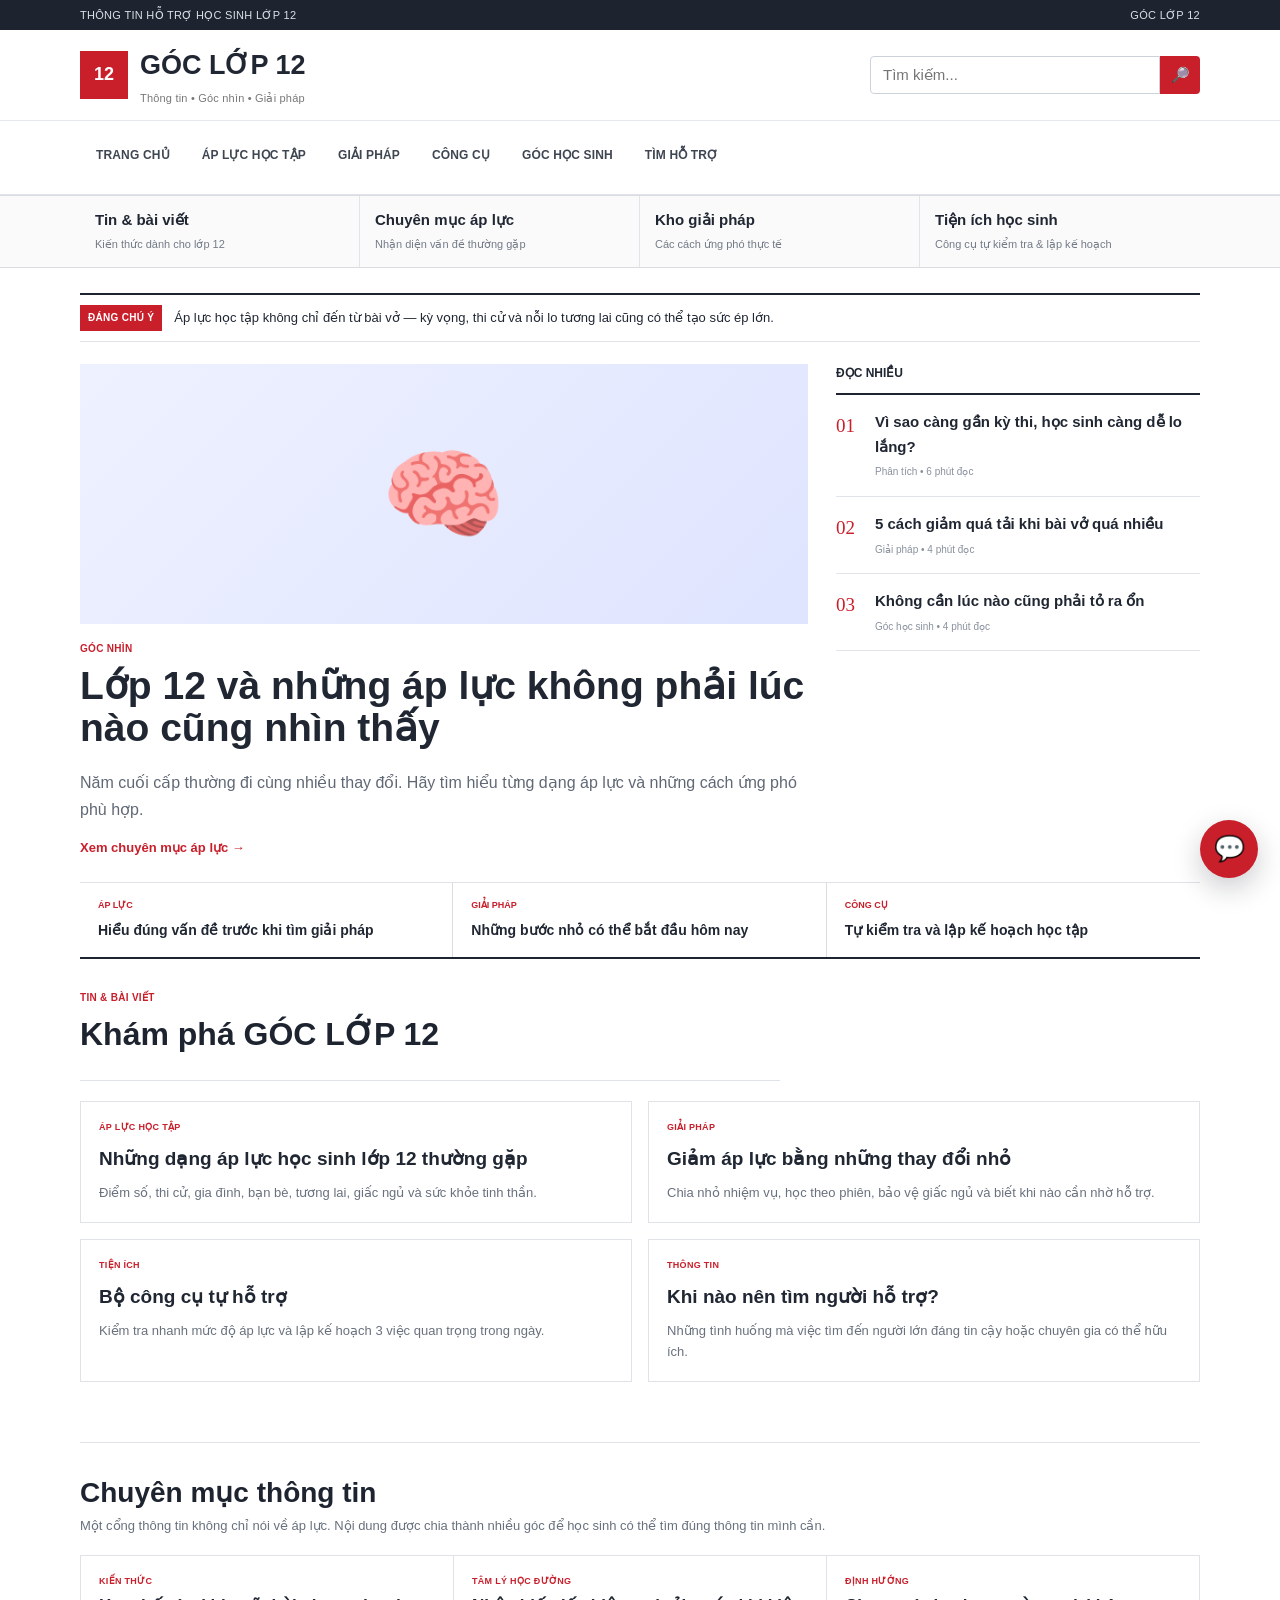
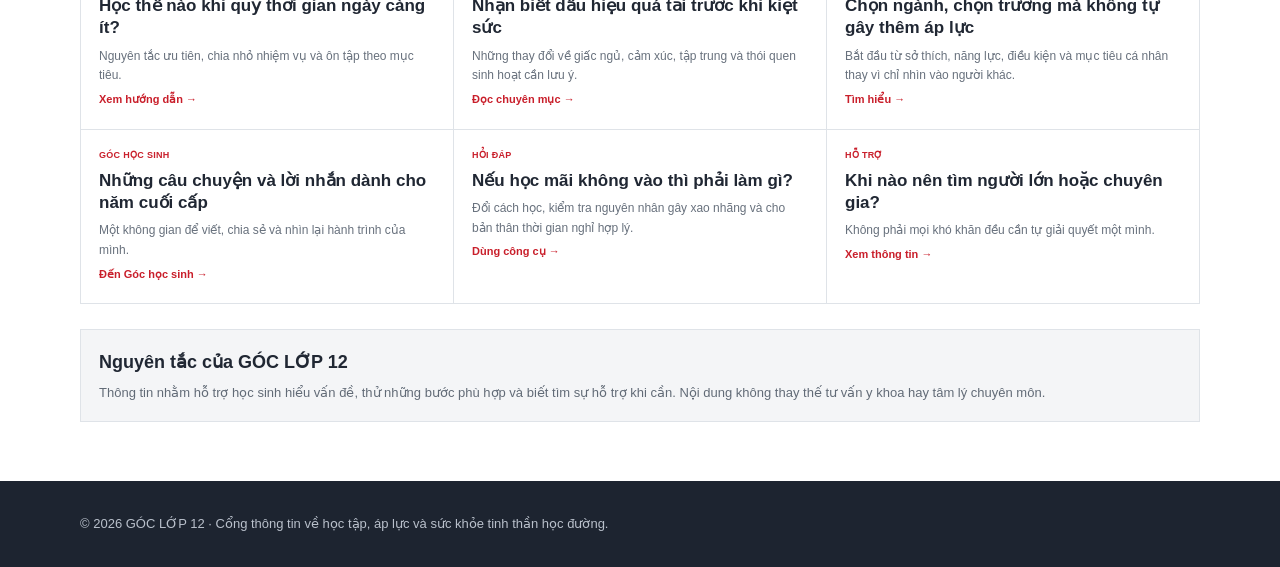
==== index.html @ 8660da50 "Add files via upload" ====
<!DOCTYPE html>
<html lang="vi"><head><meta charset="UTF-8"><meta name="viewport" content="width=device-width,initial-scale=1.0">
<title>Trang chủ | GÓC LỚP 12</title><meta name="description" content="Cổng thông tin hỗ trợ học sinh lớp 12.">
<style>
:root{
  --bg:#f6f8fc; --card:#fff; --text:#182033; --muted:#667085;
  --primary:#5b67f1; --primary2:#7c83ff; --mint:#dff8ef; --blue:#e9edff;
  --peach:#fff0df; --line:#e7eaf1; --danger:#e55353; --shadow:0 14px 40px rgba(35,45,80,.08);
}
*{box-sizing:border-box;margin:0;padding:0}
html{scroll-behavior:smooth}
body{font-family:Inter,ui-sans-serif,system-ui,-apple-system,"Segoe UI",Roboto,Arial,sans-serif;background:var(--bg);color:var(--text);line-height:1.6}
a{text-decoration:none;color:inherit}
button,input,textarea,select{font:inherit}
.container{width:min(1120px,92%);margin:auto}
nav{height:74px;display:flex;align-items:center;justify-content:space-between}
.logo{display:flex;align-items:center;gap:10px;font-weight:800;font-size:20px}
.logo-mark{width:38px;height:38px;border-radius:12px;background:linear-gradient(135deg,var(--primary),#8d93ff);color:white;display:grid;place-items:center;font-weight:900}
.navlinks{display:flex;gap:26px;color:#596174;font-size:14px}
.navlinks a:hover{color:var(--primary)}
.navbtn{padding:10px 17px;border-radius:12px;background:var(--text);color:white;font-weight:700;font-size:14px}
.hero{padding:72px 0 55px;display:grid;grid-template-columns:1.08fr .92fr;gap:60px;align-items:center}
.badge{display:inline-flex;gap:8px;align-items:center;background:var(--blue);color:#4e58d7;padding:7px 12px;border-radius:99px;font-size:13px;font-weight:700;margin-bottom:20px}
h1{font-size:clamp(42px,6vw,70px);line-height:1.03;letter-spacing:-2.5px;margin-bottom:20px}
.gradient{color:var(--primary)}
.hero p{font-size:18px;color:var(--muted);max-width:600px}
.actions{display:flex;gap:12px;margin-top:30px;flex-wrap:wrap}
.btn{border:0;cursor:pointer;border-radius:14px;padding:13px 19px;font-weight:750}
.btn-primary{background:var(--primary);color:#fff;box-shadow:0 8px 22px rgba(91,103,241,.25)}
.btn-secondary{background:white;border:1px solid var(--line);color:var(--text)}
.hero-card{background:white;border:1px solid var(--line);border-radius:28px;padding:25px;box-shadow:var(--shadow);position:relative;overflow:hidden}
.hero-card:before{content:"";position:absolute;width:180px;height:180px;background:#e8ebff;border-radius:50%;right:-70px;top:-70px}
.mood{position:relative;background:#f8f9fd;border-radius:20px;padding:20px;margin-bottom:14px}
.mood h3{font-size:16px;margin-bottom:5px}
.mood p{font-size:13px;color:var(--muted)}
.mood-row{display:flex;gap:8px;margin-top:13px}
.mood button{flex:1;border:1px solid var(--line);background:#fff;border-radius:13px;padding:11px;cursor:pointer;font-size:21px}
.mood button.active{border-color:var(--primary);background:var(--blue)}
.quote{background:linear-gradient(135deg,#5b67f1,#7f87ff);color:white;padding:20px;border-radius:20px}
.quote b{display:block;font-size:16px;margin-bottom:5px}.quote span{font-size:13px;opacity:.88}
section{padding:72px 0}
.section-head{max-width:700px;margin-bottom:30px}
.eyebrow{color:var(--primary);font-weight:800;font-size:13px;text-transform:uppercase;letter-spacing:1px}
h2{font-size:38px;line-height:1.12;letter-spacing:-1px;margin:8px 0 12px}
.section-head p{color:var(--muted)}
.grid3{display:grid;grid-template-columns:repeat(3,1fr);gap:18px}
.card{background:var(--card);border:1px solid var(--line);border-radius:22px;padding:24px;box-shadow:0 5px 22px rgba(30,40,70,.035)}
.icon{width:46px;height:46px;border-radius:14px;display:grid;place-items:center;font-size:22px;margin-bottom:17px}
.icon.blue{background:var(--blue)}.icon.green{background:var(--mint)}.icon.peach{background:var(--peach)}
.card h3{margin-bottom:8px}.card p{color:var(--muted);font-size:14px}
.tools{display:grid;grid-template-columns:1fr 1fr;gap:20px}
.tool{background:#fff;border:1px solid var(--line);border-radius:22px;padding:25px}
.tool label{font-weight:700;font-size:14px;display:block;margin-bottom:9px}
input,textarea,select{width:100%;border:1px solid #dfe3ec;background:#fafbfe;border-radius:12px;padding:12px 13px;outline:none}
input:focus,textarea:focus,select:focus{border-color:var(--primary)}
textarea{min-height:120px;resize:vertical}
.checks{display:grid;gap:11px;margin:13px 0}
.check{display:flex;gap:10px;align-items:flex-start;background:#f8f9fd;padding:11px;border-radius:12px;font-size:14px;color:#4f586b}
.check input{width:auto;margin-top:4px}
.result{display:none;margin-top:14px;padding:15px;border-radius:13px;background:var(--mint);font-size:14px}
.resource{display:flex;gap:15px;align-items:flex-start;padding:18px 0;border-bottom:1px solid var(--line)}
.resource:last-child{border-bottom:0}.num{width:34px;height:34px;border-radius:10px;background:var(--blue);display:grid;place-items:center;color:#4d58d9;font-weight:800;flex:none}
.resource h3{font-size:16px}.resource p{font-size:13px;color:var(--muted)}
.cta{background:#171d31;color:white;border-radius:28px;padding:42px;display:flex;align-items:center;justify-content:space-between;gap:30px}
.cta p{color:#bdc3d2;margin-top:8px}.cta .btn{background:white;color:#171d31}
footer{padding:32px 0;color:#7b8495;font-size:13px}
.alert{background:#fff6f6;border:1px solid #ffd5d5;border-radius:16px;padding:16px;margin-top:18px;color:#713434;font-size:13px}
.small{font-size:12px;color:#8a92a2}
@media(max-width:800px){
 .hero{grid-template-columns:1fr;padding-top:45px;gap:35px}
 .navlinks{display:none}.grid3,.tools{grid-template-columns:1fr}
 h1{font-size:46px}.cta{flex-direction:column;align-items:flex-start}
}

.topic-grid{display:grid;grid-template-columns:repeat(2,1fr);gap:18px}
.topic-card{background:#fff;border:1px solid var(--line);border-radius:22px;padding:24px;box-shadow:0 5px 22px rgba(30,40,70,.035)}
.topic-top{display:flex;align-items:center;justify-content:space-between;margin-bottom:15px}
.topic-icon{width:48px;height:48px;border-radius:15px;background:var(--blue);display:grid;place-items:center;font-size:23px}
.tag{font-size:11px;font-weight:800;color:#5661d9;background:#eef0ff;padding:6px 9px;border-radius:99px}
.topic-card h3{font-size:20px;margin-bottom:7px}
.topic-card>p{color:var(--muted);font-size:14px;margin-bottom:12px}
details{border-top:1px solid var(--line);padding-top:12px}
summary{cursor:pointer;color:var(--primary);font-weight:750;font-size:13px}
details h4{font-size:13px;margin:15px 0 3px}
details p{font-size:13px;color:var(--muted)}
.solution-list{display:grid;gap:14px}
.solution-card{display:grid;grid-template-columns:62px 1fr;gap:18px;background:#fff;border:1px solid var(--line);border-radius:20px;padding:21px;box-shadow:0 5px 22px rgba(30,40,70,.035)}
.solution-number{width:48px;height:48px;border-radius:14px;background:var(--blue);color:#525edb;display:grid;place-items:center;font-weight:900;font-size:13px}
.solution-card h3{font-size:19px;margin-bottom:7px}
.solution-card p{font-size:14px;color:var(--muted)}
.tip{display:inline-block;margin-top:12px;padding:9px 12px;border-radius:11px;background:#f2fbf7;color:#4c695e;font-size:13px}
.solution-box{margin-top:20px;background:#171d31;color:#fff;border-radius:23px;padding:27px}
.solution-box h3{margin-bottom:17px}
.mini-steps{display:grid;grid-template-columns:repeat(4,1fr);gap:10px}
.mini-steps div{background:rgba(255,255,255,.08);padding:15px;border-radius:14px}
.mini-steps b{display:block;margin-bottom:4px}.mini-steps span{font-size:12px;color:#c4c9d5}
@media(max-width:800px){.topic-grid{grid-template-columns:1fr}.mini-steps{grid-template-columns:1fr 1fr}.solution-card{grid-template-columns:48px 1fr}}

/* NEWS / INFORMATION PORTAL THEME */
body{background:#fff;color:#1d2430}
.news-header{background:#fff;border-bottom:1px solid #dfe3e8}
.topline{background:#1d2430;color:#dce1e8;font-size:11px;letter-spacing:.4px}
.top-inner{height:30px;display:flex;align-items:center;justify-content:space-between}
.masthead{height:90px;display:flex;align-items:center;justify-content:space-between;gap:25px}
.news-logo{display:flex;align-items:center;gap:12px}
.news-mark{width:48px;height:48px;background:#c91f2b;color:#fff;display:grid;place-items:center;font-weight:900;font-size:18px}
.news-logo b{display:block;font-family:Georgia,serif;font-size:24px;letter-spacing:-.5px}
.news-logo small{display:block;color:#777;font-size:11px;margin-top:1px}
.search{display:flex;width:min(330px,42vw);height:38px}
.search input{border-radius:4px 0 0 4px;background:#fff;border:1px solid #ccd2da;padding:8px 12px}
.search button{width:46px;border:0;background:#c91f2b;color:#fff;border-radius:0 4px 4px 0;cursor:pointer}
.category-nav{border-top:1px solid #e4e7eb}
.nav-scroll{display:flex;overflow:auto;white-space:nowrap}
.category-nav a{padding:13px 16px;font-size:12px;font-weight:800;color:#3e4652;border-bottom:3px solid transparent}
.category-nav a:hover,.category-nav a.active{color:#c91f2b;border-bottom-color:#c91f2b}
.news-main{padding-top:18px}
.breaking{display:flex;gap:12px;align-items:center;border-top:2px solid #1d2430;border-bottom:1px solid #dfe3e8;padding:10px 0;font-size:13px}
.breaking b{background:#c91f2b;color:white;padding:5px 8px;font-size:10px;letter-spacing:.5px}
.lead-grid{display:grid;grid-template-columns:1.6fr .8fr;gap:28px;padding:22px 0;border-bottom:1px solid #dfe3e8}
.lead-image{height:260px;background:linear-gradient(135deg,#eef1ff,#dfe4ff);display:grid;place-items:center;font-size:100px;margin-bottom:17px}
.category{font-size:10px;font-weight:900;color:#c91f2b;letter-spacing:1px;margin-bottom:7px}
.lead-story h1{font-family:Georgia,serif;font-size:39px;line-height:1.1;letter-spacing:-1px;max-width:850px}
.lead-desc{font-size:16px;color:#606875;max-width:820px;margin:12px 0}
.read-more{color:#c91f2b;font-weight:800;font-size:13px}
.block-title{font-size:12px;border-bottom:2px solid #1d2430;padding-bottom:9px;margin-bottom:0}
.side-item{display:grid;grid-template-columns:30px 1fr;gap:9px;padding:15px 0;border-bottom:1px solid #e1e4e8}
.side-item>span{font-family:Georgia,serif;font-size:19px;color:#c91f2b}
.side-item b{font-family:Georgia,serif;font-size:15px;line-height:1.35}
.side-item small{display:block;color:#89919d;font-size:10px;margin-top:5px}
.headline-strip{display:grid;grid-template-columns:repeat(3,1fr);border-bottom:2px solid #1d2430;margin-bottom:25px}
.headline-strip article{padding:15px 18px;border-right:1px solid #ddd}
.headline-strip article:last-child{border-right:0}
.headline-strip span{display:block;font-size:9px;color:#c91f2b;font-weight:900;margin-bottom:5px}
.headline-strip b{font-family:Georgia,serif;font-size:14px}
.eyebrow{font-size:10px;color:#c91f2b;letter-spacing:1.2px;font-weight:900}
h2{font-family:Georgia,serif;font-size:32px;color:#1d2430}
.section-head{border-bottom:1px solid #dfe3e8;padding-bottom:15px;margin-bottom:20px}
.topic-card,.solution-card,.tool,.hero-card,.card{box-shadow:none;border-radius:2px}
.topic-card{border-color:#dfe3e8}
.topic-card h3,.solution-card h3{font-family:Georgia,serif}
.topic-card details{border-top:1px solid #e3e6ea}
.solution-card{border-color:#dfe3e8}
.solution-number{border-radius:2px;background:#f1f2f4;color:#c91f2b}
.solution-box{border-radius:2px;background:#1d2430}
.support-section{background:#f4f5f7}
.support-grid{display:grid;grid-template-columns:repeat(3,1fr);gap:1px;background:#d9dde2;border:1px solid #d9dde2}
.support-grid article{background:#fff;padding:22px}
.support-grid b{font-family:Georgia,serif;font-size:16px}
.support-grid p{font-size:13px;color:#69717d;margin-top:7px}
.urgent{background:#fff;border-left:4px solid #c91f2b;padding:15px;margin-top:15px;font-size:13px}
footer{background:#1d2430;color:#b9c0cb}

.page-wrap{padding:25px 0 60px}
.article-layout{display:grid;grid-template-columns:1fr 300px;gap:28px}
.article-main{min-width:0}
.article-main h1{font-family:Georgia,serif;font-size:42px;line-height:1.1;margin:8px 0 14px}
.article-main .intro{font-size:17px;color:#626a76;border-bottom:1px solid #dfe3e8;padding-bottom:18px;margin-bottom:20px}
.article-section{padding:20px 0;border-bottom:1px solid #e1e4e8}
.article-section h2{font-size:25px;margin:0 0 10px}
.article-section h3{font-family:Georgia,serif;font-size:18px;margin:17px 0 7px}
.article-section p,.article-section li{font-size:14px;color:#505966}
.article-section ul{padding-left:20px}
.article-section li{margin:6px 0}
.article-aside{border-left:1px solid #e0e3e7;padding-left:20px}
.aside-title{font-size:11px;font-weight:900;border-bottom:2px solid #1d2430;padding-bottom:8px;margin-bottom:4px}
.aside-link{display:block;padding:12px 0;border-bottom:1px solid #e2e5e8;font-family:Georgia,serif;font-size:14px}
.aside-link span{display:block;color:#c91f2b;font:900 9px Arial;margin-bottom:3px}
.breadcrumb{font-size:10px;color:#858c96;margin-bottom:13px}
.news-card-grid{display:grid;grid-template-columns:repeat(2,1fr);gap:16px}
.news-card{border:1px solid #dfe3e8;padding:18px;background:#fff}
.news-card h3{font-family:Georgia,serif;font-size:19px;margin:8px 0}
.news-card p{font-size:13px;color:#69717d}
.news-card .tagline{font-size:9px;font-weight:900;color:#c91f2b;letter-spacing:.7px}
.filter-row{display:flex;gap:8px;flex-wrap:wrap;margin:18px 0}
.filter-row button{border:1px solid #d6dbe2;background:#fff;padding:8px 12px;font-size:11px;cursor:pointer}
.filter-row button:hover{border-color:#c91f2b;color:#c91f2b}
.tool-page{display:grid;grid-template-columns:1fr 1fr;gap:18px}
.tool-page .tool{border:1px solid #dfe3e8;border-radius:2px}
@media(max-width:800px){
 .article-layout,.tool-page{grid-template-columns:1fr}
 .article-aside{border-left:0;border-top:1px solid #e0e3e7;padding:20px 0 0}
 .article-main h1{font-size:34px}.news-card-grid{grid-template-columns:1fr}
}

/* TYPOGRAPHY + PORTAL ENHANCEMENT */
body{font-family:Arial,"Helvetica Neue",sans-serif;font-size:15px;line-height:1.65;color:#202733}
.news-logo b,.lead-story h1,.side-item b,h1,h2,h3,.article-main h1,.article-section h2,.article-section h3,.news-card h3,.headline-strip b,.topic-card h3,.solution-card h3{font-family:Georgia,"Times New Roman",serif}
.news-logo b{font-size:27px;letter-spacing:-.8px}.news-logo small{font-family:Arial,sans-serif;letter-spacing:.2px}
.category-nav a{font-family:Arial,sans-serif;letter-spacing:.15px}
.portal-strip{border-top:1px solid #d9dde2;border-bottom:1px solid #d9dde2;background:#fafafa}
.portal-strip .container{display:grid;grid-template-columns:repeat(4,1fr)}
.portal-link{padding:12px 15px;border-right:1px solid #e1e4e8;font-size:12px}
.portal-link:last-child{border-right:0}.portal-link b{display:block;font-family:Georgia,"Times New Roman",serif;font-size:15px;margin-bottom:2px}.portal-link span{font-size:11px;color:#737b87}
.portal-section{padding:34px 0;border-top:1px solid #dfe3e8}.portal-section h2{font-size:28px;margin:0 0 7px}.portal-intro{color:#68717d;font-size:13px;margin-bottom:18px}
.portal-grid{display:grid;grid-template-columns:repeat(3,1fr);gap:0;border-top:1px solid #dfe3e8;border-left:1px solid #dfe3e8}
.portal-item{padding:18px;border-right:1px solid #dfe3e8;border-bottom:1px solid #dfe3e8;background:#fff}.portal-item .label{font-size:9px;font-weight:900;color:#c91f2b;letter-spacing:.8px}.portal-item h3{font-size:17px;line-height:1.3;margin:7px 0}.portal-item p{font-size:12px;color:#68717d}.portal-item a{color:#c91f2b;font-size:11px;font-weight:800}
.info-band{margin:25px 0;background:#f4f5f7;border:1px solid #dfe3e8;padding:18px}.info-band strong{font-family:Georgia,"Times New Roman",serif;font-size:18px}.info-band p{font-size:13px;color:#626b77;margin-top:4px}
@media(max-width:800px){.portal-strip .container,.portal-grid{grid-template-columns:1fr 1fr}.portal-link:nth-child(2){border-right:0}.portal-link{border-bottom:1px solid #e1e4e8}.portal-item{padding:15px}}

/* STUDENT ASSISTANT */
.assistant-launcher{position:fixed;right:22px;bottom:22px;width:58px;height:58px;border:0;border-radius:50%;background:#c91f2b;color:#fff;font-size:25px;cursor:pointer;box-shadow:0 10px 28px rgba(20,25,35,.22);z-index:9998}
.assistant-panel{position:fixed;right:22px;bottom:92px;width:min(390px,calc(100vw - 28px));height:560px;background:#fff;border:1px solid #dfe3e8;box-shadow:0 18px 55px rgba(25,32,45,.2);z-index:9999;display:none;flex-direction:column}
.assistant-panel.open{display:flex}
.assistant-head{background:#1d2430;color:#fff;padding:16px 17px;display:flex;align-items:center;justify-content:space-between}
.assistant-head strong{font-family:Georgia,"Times New Roman",serif;font-size:18px}.assistant-head small{display:block;color:#c9ced7;font-family:Arial,sans-serif;font-size:11px;margin-top:2px}
.assistant-close{border:0;background:transparent;color:#fff;font-size:22px;cursor:pointer}
.assistant-messages{flex:1;overflow:auto;padding:15px;background:#f6f7f9;display:flex;flex-direction:column;gap:10px}
.assistant-msg{max-width:86%;padding:10px 12px;border-radius:13px;font-size:13px;line-height:1.55;white-space:pre-wrap}.assistant-msg.bot{background:#fff;border:1px solid #e1e4e8;align-self:flex-start}.assistant-msg.user{background:#c91f2b;color:#fff;align-self:flex-end}
.assistant-suggestions{display:flex;gap:7px;overflow:auto;padding:9px 12px;border-top:1px solid #e1e4e8;background:#fff}.assistant-suggestions button{white-space:nowrap;border:1px solid #dfe3e8;background:#fff;border-radius:99px;padding:7px 10px;font-size:11px;cursor:pointer}
.assistant-input{display:flex;gap:7px;padding:10px;border-top:1px solid #dfe3e8;background:#fff}.assistant-input textarea{height:45px;min-height:45px;resize:none;padding:10px;border-radius:10px}.assistant-send{width:48px;border:0;border-radius:10px;background:#c91f2b;color:#fff;font-weight:800;cursor:pointer}
.assistant-note{padding:7px 12px;background:#fff8e8;color:#765d20;font-size:10px;border-top:1px solid #eee0b9}
@media(max-width:600px){.assistant-panel{right:10px;bottom:78px;height:min(560px,calc(100vh - 95px))}.assistant-launcher{right:12px;bottom:12px}}
</style>
<style id="font-fix">
/* Font fix for Vietnamese: keep characters naturally spaced and readable */
html, body, button, input, textarea, select {
  font-family: Arial, "Helvetica Neue", sans-serif !important;
  letter-spacing: normal !important;
  word-spacing: normal !important;
  font-kerning: normal;
  text-rendering: optimizeLegibility;
}
h1, h2, h3, h4, h5, h6, .news-logo b, .lead-story h1, .side-item b,
.article-main h1, .article-section h2, .article-section h3, .news-card h3,
.headline-strip b, .topic-card h3, .solution-card h3, .portal-link b, .info-band strong,
.assistant-head strong {
  font-family: Arial, "Helvetica Neue", sans-serif !important;
  letter-spacing: normal !important;
}
.category, .eyebrow, .topline, .breaking b, .news-card .tagline, .portal-item .label {
  letter-spacing: .3px !important;
}
</style>
</head><body>
<header class="news-header">
 <div class="topline"><div class="container top-inner"><span>THÔNG TIN HỖ TRỢ HỌC SINH LỚP 12</span><span>GÓC LỚP 12</span></div></div>
 <div class="container masthead">
   <a class="news-logo" href="index.html"><span class="news-mark">12</span><span><b>GÓC LỚP 12</b><small>Thông tin • Góc nhìn • Giải pháp</small></span></a>
   <div class="search"><input id="searchInput" placeholder="Tìm kiếm..." onkeydown="if(event.key==='Enter') searchArticles()"><button onclick="searchArticles()">🔎</button></div>
 </div>
 <nav class="category-nav">
  <div class="container nav-scroll">
   <a href="index.html">TRANG CHỦ</a>
   <a href="ap-luc.html">ÁP LỰC HỌC TẬP</a>
   <a href="giai-phap.html">GIẢI PHÁP</a>
   <a href="cong-cu.html">CÔNG CỤ</a>
   <a href="goc-hoc-sinh.html">GÓC HỌC SINH</a>
   <a href="tim-ho-tro.html">TÌM HỖ TRỢ</a>
  </div>
 </nav>
</header>
<div class="portal-strip"><div class="container">
 <a class="portal-link" href="index.html"><b>Tin & bài viết</b><span>Kiến thức dành cho lớp 12</span></a>
 <a class="portal-link" href="ap-luc.html"><b>Chuyên mục áp lực</b><span>Nhận diện vấn đề thường gặp</span></a>
 <a class="portal-link" href="giai-phap.html"><b>Kho giải pháp</b><span>Các cách ứng phó thực tế</span></a>
 <a class="portal-link" href="cong-cu.html"><b>Tiện ích học sinh</b><span>Công cụ tự kiểm tra & lập kế hoạch</span></a>
</div></div>

<main>
<section class="container page-wrap">
 <div class="breaking"><b>ĐÁNG CHÚ Ý</b><span>Áp lực học tập không chỉ đến từ bài vở — kỳ vọng, thi cử và nỗi lo tương lai cũng có thể tạo sức ép lớn.</span></div>
 <div class="lead-grid">
  <article class="lead-story">
   <div class="lead-image">🧠</div><div class="category">GÓC NHÌN</div>
   <h1>Lớp 12 và những áp lực không phải lúc nào cũng nhìn thấy</h1>
   <p class="lead-desc">Năm cuối cấp thường đi cùng nhiều thay đổi. Hãy tìm hiểu từng dạng áp lực và những cách ứng phó phù hợp.</p>
   <a class="read-more" href="ap-luc.html">Xem chuyên mục áp lực →</a>
  </article>
  <aside class="side-news"><h3 class="block-title">ĐỌC NHIỀU</h3>
   <a class="side-item" href="ap-luc.html"><span>01</span><div><b>Vì sao càng gần kỳ thi, học sinh càng dễ lo lắng?</b><small>Phân tích • 6 phút đọc</small></div></a>
   <a class="side-item" href="giai-phap.html"><span>02</span><div><b>5 cách giảm quá tải khi bài vở quá nhiều</b><small>Giải pháp • 4 phút đọc</small></div></a>
   <a class="side-item" href="goc-hoc-sinh.html"><span>03</span><div><b>Không cần lúc nào cũng phải tỏ ra ổn</b><small>Góc học sinh • 4 phút đọc</small></div></a>
  </aside>
 </div>
 <div class="headline-strip">
  <article><span>ÁP LỰC</span><b>Hiểu đúng vấn đề trước khi tìm giải pháp</b></article>
  <article><span>GIẢI PHÁP</span><b>Những bước nhỏ có thể bắt đầu hôm nay</b></article>
  <article><span>CÔNG CỤ</span><b>Tự kiểm tra và lập kế hoạch học tập</b></article>
 </div>
 <div class="section-head"><span class="eyebrow">TIN & BÀI VIẾT</span><h2>Khám phá GÓC LỚP 12</h2></div>
 <div class="news-card-grid">
  <a class="news-card" href="ap-luc.html"><div class="tagline">ÁP LỰC HỌC TẬP</div><h3>Những dạng áp lực học sinh lớp 12 thường gặp</h3><p>Điểm số, thi cử, gia đình, bạn bè, tương lai, giấc ngủ và sức khỏe tinh thần.</p></a>
  <a class="news-card" href="giai-phap.html"><div class="tagline">GIẢI PHÁP</div><h3>Giảm áp lực bằng những thay đổi nhỏ</h3><p>Chia nhỏ nhiệm vụ, học theo phiên, bảo vệ giấc ngủ và biết khi nào cần nhờ hỗ trợ.</p></a>
  <a class="news-card" href="cong-cu.html"><div class="tagline">TIỆN ÍCH</div><h3>Bộ công cụ tự hỗ trợ</h3><p>Kiểm tra nhanh mức độ áp lực và lập kế hoạch 3 việc quan trọng trong ngày.</p></a>
  <a class="news-card" href="tim-ho-tro.html"><div class="tagline">THÔNG TIN</div><h3>Khi nào nên tìm người hỗ trợ?</h3><p>Những tình huống mà việc tìm đến người lớn đáng tin cậy hoặc chuyên gia có thể hữu ích.</p></a>
 </div>
</section>

<section class="container portal-section">
 <h2>Chuyên mục thông tin</h2>
 <p class="portal-intro">Một cổng thông tin không chỉ nói về áp lực. Nội dung được chia thành nhiều góc để học sinh có thể tìm đúng thông tin mình cần.</p>
 <div class="portal-grid">
  <article class="portal-item"><div class="label">KIẾN THỨC</div><h3>Học thế nào khi quỹ thời gian ngày càng ít?</h3><p>Nguyên tắc ưu tiên, chia nhỏ nhiệm vụ và ôn tập theo mục tiêu.</p><a href="giai-phap.html">Xem hướng dẫn →</a></article>
  <article class="portal-item"><div class="label">TÂM LÝ HỌC ĐƯỜNG</div><h3>Nhận biết dấu hiệu quá tải trước khi kiệt sức</h3><p>Những thay đổi về giấc ngủ, cảm xúc, tập trung và thói quen sinh hoạt cần lưu ý.</p><a href="ap-luc.html">Đọc chuyên mục →</a></article>
  <article class="portal-item"><div class="label">ĐỊNH HƯỚNG</div><h3>Chọn ngành, chọn trường mà không tự gây thêm áp lực</h3><p>Bắt đầu từ sở thích, năng lực, điều kiện và mục tiêu cá nhân thay vì chỉ nhìn vào người khác.</p><a href="giai-phap.html">Tìm hiểu →</a></article>
  <article class="portal-item"><div class="label">GÓC HỌC SINH</div><h3>Những câu chuyện và lời nhắn dành cho năm cuối cấp</h3><p>Một không gian để viết, chia sẻ và nhìn lại hành trình của mình.</p><a href="goc-hoc-sinh.html">Đến Góc học sinh →</a></article>
  <article class="portal-item"><div class="label">HỎI ĐÁP</div><h3>Nếu học mãi không vào thì phải làm gì?</h3><p>Đổi cách học, kiểm tra nguyên nhân gây xao nhãng và cho bản thân thời gian nghỉ hợp lý.</p><a href="cong-cu.html">Dùng công cụ →</a></article>
  <article class="portal-item"><div class="label">HỖ TRỢ</div><h3>Khi nào nên tìm người lớn hoặc chuyên gia?</h3><p>Không phải mọi khó khăn đều cần tự giải quyết một mình.</p><a href="tim-ho-tro.html">Xem thông tin →</a></article>
 </div>
 <div class="info-band"><strong>Nguyên tắc của GÓC LỚP 12</strong><p>Thông tin nhằm hỗ trợ học sinh hiểu vấn đề, thử những bước phù hợp và biết tìm sự hỗ trợ khi cần. Nội dung không thay thế tư vấn y khoa hay tâm lý chuyên môn.</p></div>
</section>
</main>
<footer><div class="container">© 2026 GÓC LỚP 12 · Cổng thông tin về học tập, áp lực và sức khỏe tinh thần học đường.</div></footer>

<script>
function searchArticles(){
 const q=document.getElementById('searchInput').value.trim().toLowerCase();
 document.querySelectorAll('[data-search]').forEach(el=>{
   el.style.display=(!q || el.innerText.toLowerCase().includes(q))?'':'none';
 });
}
</script><script>
/* STUDENT ASSISTANT ENGINE — offline demo, no API key required */
(function(){
 const launcher=document.createElement('button'); launcher.className='assistant-launcher'; launcher.setAttribute('aria-label','Mở Trợ lý Góc học sinh'); launcher.textContent='💬';
 const panel=document.createElement('section'); panel.className='assistant-panel'; panel.innerHTML=`
  <div class="assistant-head"><div><strong>Trợ lý Góc học sinh</strong><small>Lắng nghe • Gợi ý • Không phán xét</small></div><button class="assistant-close" aria-label="Đóng">×</button></div>
  <div class="assistant-messages" id="assistantMessages"><div class="assistant-msg bot">Chào bạn! Mình có thể lắng nghe và gợi ý cách xử lý những chuyện như áp lực học tập, thi cử, mất ngủ, kỳ vọng gia đình, chọn ngành hoặc cảm giác quá mệt. Bạn đang muốn nói về điều gì?</div></div>
  <div class="assistant-suggestions"><button data-q="Em đang rất áp lực vì học tập">Áp lực học tập</button><button data-q="Em lo lắng vì kỳ thi">Lo kỳ thi</button><button data-q="Em mất ngủ vì học">Mất ngủ</button><button data-q="Em không biết chọn ngành nào">Chọn ngành</button></div>
  <div class="assistant-note">Lưu ý: Đây là trợ lý tự động của website. Nếu bạn thấy mình không an toàn hoặc có ý nghĩ tự làm hại bản thân, hãy tìm người lớn đáng tin cậy hoặc hỗ trợ chuyên môn ngay.</div>
  <div class="assistant-input"><textarea id="assistantInput" placeholder="Viết điều bạn đang nghĩ..." aria-label="Lời nhắn"></textarea><button class="assistant-send" id="assistantSend">Gửi</button></div>`;
 document.body.appendChild(launcher); document.body.appendChild(panel);
 const box=panel.querySelector('#assistantMessages'), input=panel.querySelector('#assistantInput');
 launcher.onclick=()=>{panel.classList.toggle('open'); if(panel.classList.contains('open')) input.focus()}; panel.querySelector('.assistant-close').onclick=()=>panel.classList.remove('open');
 function add(text,who){const d=document.createElement('div');d.className='assistant-msg '+who;d.textContent=text;box.appendChild(d);box.scrollTop=box.scrollHeight}
 function answer(t){
  const x=t.toLowerCase();
  if(/tự tử|tự sát|tự làm hại|muốn chết|không muốn sống|kết liễu|tự huỷ|tự hủy/.test(x)) return 'Mình rất tiếc vì bạn đang phải chịu cảm giác nặng nề như vậy. Đừng ở một mình lúc này: hãy nói ngay với bố mẹ, thầy cô, người thân hoặc một người lớn bạn tin tưởng và nhờ họ ở cạnh bạn. Nếu bạn có nguy cơ làm hại bản thân ngay lúc này, hãy gọi dịch vụ khẩn cấp tại nơi bạn đang ở hoặc đến cơ sở y tế gần nhất. Bạn không cần tự xử lý chuyện này một mình.';
  if(/mất ngủ|khó ngủ|thức khuya|ngủ không/.test(x)) return 'Nếu đầu óc vẫn chạy khi nằm xuống, tối nay hãy thử dừng việc học trước giờ ngủ một khoảng ngắn, ghi ra 3 việc cần làm ngày mai rồi cất sách vở. Tránh học bù bằng cách thức quá khuya; thiếu ngủ thường khiến việc học và cảm xúc đều khó hơn.';
  if(/thi|điểm|đại học|đậu|trượt|kiểm tra|thi cử|học tập|bài vở|môn/.test(x)) return 'Áp lực thi cử rất dễ khiến mọi thứ trông như một nhiệm vụ khổng lồ. Bạn thử chọn đúng 1 việc có thể hoàn thành trong 25–30 phút, sau đó nghỉ ngắn. Nếu đang lo một môn cụ thể, hãy viết cho mình: môn gì, còn bao lâu và phần nào bạn chưa chắc — mình có thể giúp bạn chia nhỏ kế hoạch.';
  if(/cha mẹ|bố mẹ|ba mẹ|gia đình|kỳ vọng|kì vọng/.test(x)) return 'Kỳ vọng từ gia đình có thể khiến bạn cảm thấy mình phải luôn đạt kết quả tốt. Khi nói chuyện, thử dùng câu “Con đang cảm thấy… và con cần…” thay vì chỉ nói về điểm số. Bạn cũng có thể nhờ một thầy cô hoặc người lớn mà bạn tin tưởng làm cầu nối.';
  if(/bạn bè|so sánh|mạng xã hội|facebook|tiktok|instagram/.test(x)) return 'So sánh bản thân với người khác thường chỉ cho bạn thấy một phần câu chuyện của họ. Hãy thử giảm thời gian xem nội dung khiến bạn căng thẳng và ghi lại 1–2 tiến bộ của chính mình trong tuần này.';
  if(/ngành|trường|nghề|tương lai|định hướng/.test(x)) return 'Chưa biết chọn ngành ngay lập tức không có nghĩa là bạn đã chậm. Bạn có thể bắt đầu từ 3 câu hỏi: mình thích làm gì, mình có khả năng gì, và công việc nào phù hợp với điều kiện thực tế của mình? Sau đó tìm hiểu từng ngành thay vì phải quyết định tất cả trong một ngày.';
  if(/mệt|kiệt sức|chán|stress|căng thẳng|áp lực|lo lắng|buồn|khóc/.test(x)) return 'Mình nghe thấy bạn đang khá mệt. Trước khi cố học thêm, hãy thử giảm mục tiêu xuống mức nhỏ nhất: uống nước, rời bàn 5–10 phút, hít thở chậm và chọn một việc cần thiết nhất. Nếu cảm giác này kéo dài hoặc ảnh hưởng mạnh đến sinh hoạt, hãy nói với người lớn hoặc chuyên gia tâm lý.';
  if(/cảm ơn|thanks/.test(x)) return 'Không có gì. Bạn không cần phải giải quyết mọi thứ trong một lần. Khi cần, cứ viết tiếp cho mình điều đang làm bạn nặng đầu nhất.';
  return 'Cảm ơn bạn đã chia sẻ. Mình chưa muốn đoán sai điều bạn đang cần. Bạn có thể nói rõ hơn một chút: chuyện này liên quan đến học tập, kỳ thi, gia đình, bạn bè, chọn ngành hay cảm xúc của bạn? Mình sẽ cùng bạn chia nhỏ vấn đề.';
 }
 function send(q){const t=(q||input.value).trim();if(!t)return;add(t,'user');input.value='';setTimeout(()=>add(answer(t),'bot'),180)}
 document.getElementById('assistantSend').onclick=()=>send(); input.addEventListener('keydown',e=>{if(e.key==='Enter'&&!e.shiftKey){e.preventDefault();send()}}); panel.querySelectorAll('[data-q]').forEach(b=>b.onclick=()=>send(b.dataset.q));
})();
</script></body></html>
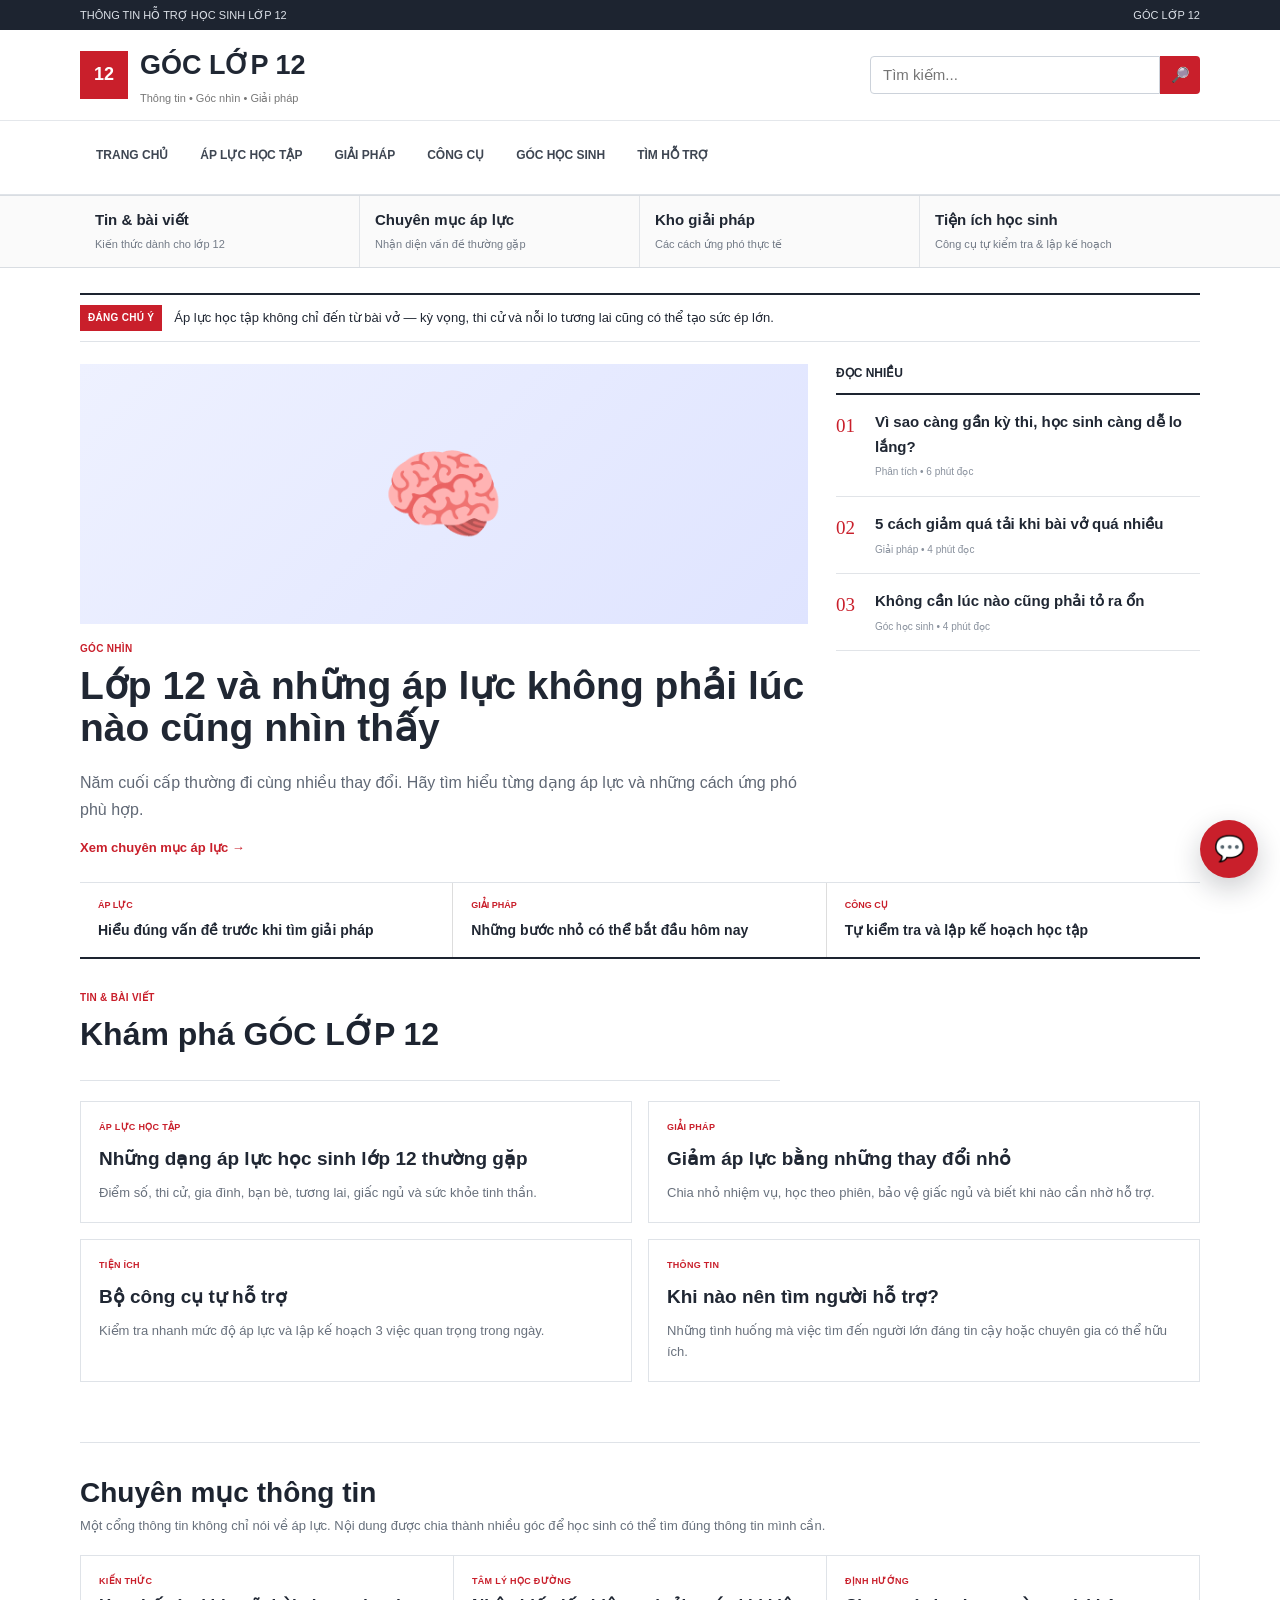
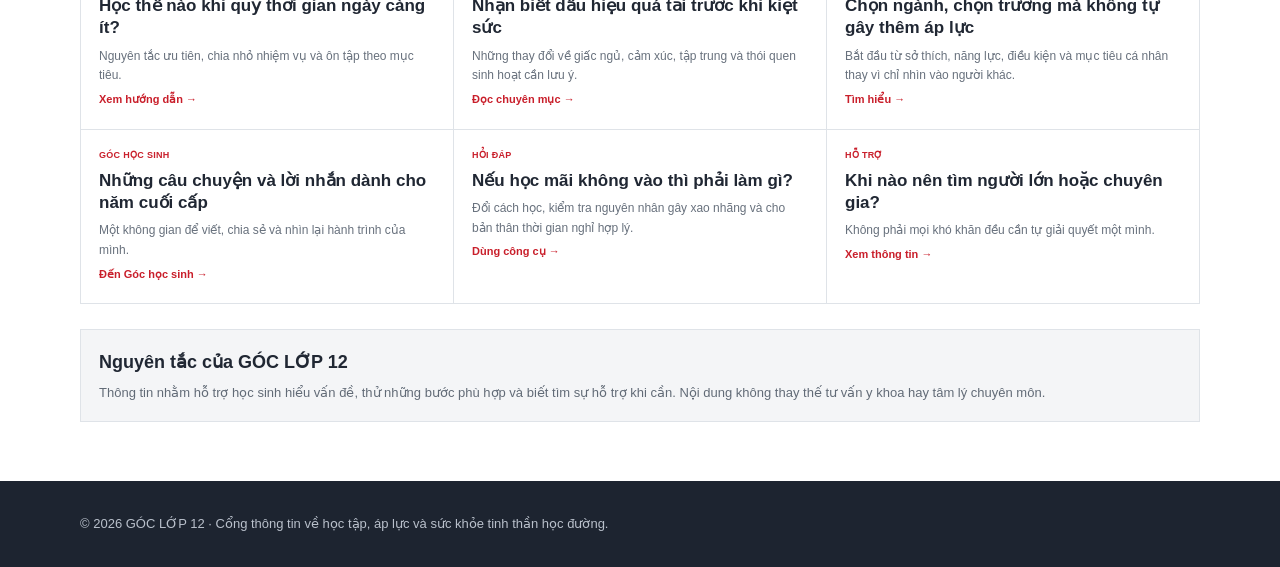
==== commit 9863b499: "Add files via upload" ====
--- a/index.html
+++ b/index.html
@@ -210,6 +210,28 @@
 .assistant-input{display:flex;gap:7px;padding:10px;border-top:1px solid #dfe3e8;background:#fff}.assistant-input textarea{height:45px;min-height:45px;resize:none;padding:10px;border-radius:10px}.assistant-send{width:48px;border:0;border-radius:10px;background:#c91f2b;color:#fff;font-weight:800;cursor:pointer}
 .assistant-note{padding:7px 12px;background:#fff8e8;color:#765d20;font-size:10px;border-top:1px solid #eee0b9}
 @media(max-width:600px){.assistant-panel{right:10px;bottom:78px;height:min(560px,calc(100vh - 95px))}.assistant-launcher{right:12px;bottom:12px}}
+
+/* Vietnamese typography fix */
+html, body, body * {
+  letter-spacing: normal !important;
+  word-spacing: normal !important;
+  font-kerning: normal !important;
+}
+body, input, textarea, button, select {
+  font-family: Arial, "Helvetica Neue", sans-serif !important;
+}
+h1, h2, h3, h4, h5, h6, b, strong, .news-logo b, .lead-story h1, .side-item b,
+.article-main h1, .article-section h2, .article-section h3, .news-card h3,
+.headline-strip b, .topic-card h3, .solution-card h3, .portal-link b, .info-band strong,
+.assistant-head strong {
+  font-family: Arial, "Helvetica Neue", sans-serif !important;
+  letter-spacing: normal !important;
+  word-spacing: normal !important;
+}
+body * { text-align-last: auto !important; }
+body p, body li, body blockquote, body .article-section, body .article-main {
+  text-align: left !important;
+}
 </style>
 <style id="font-fix">
 /* Font fix for Vietnamese: keep characters naturally spaced and readable */
@@ -229,6 +251,28 @@
 }
 .category, .eyebrow, .topline, .breaking b, .news-card .tagline, .portal-item .label {
   letter-spacing: .3px !important;
+}
+
+/* Vietnamese typography fix */
+html, body, body * {
+  letter-spacing: normal !important;
+  word-spacing: normal !important;
+  font-kerning: normal !important;
+}
+body, input, textarea, button, select {
+  font-family: Arial, "Helvetica Neue", sans-serif !important;
+}
+h1, h2, h3, h4, h5, h6, b, strong, .news-logo b, .lead-story h1, .side-item b,
+.article-main h1, .article-section h2, .article-section h3, .news-card h3,
+.headline-strip b, .topic-card h3, .solution-card h3, .portal-link b, .info-band strong,
+.assistant-head strong {
+  font-family: Arial, "Helvetica Neue", sans-serif !important;
+  letter-spacing: normal !important;
+  word-spacing: normal !important;
+}
+body * { text-align-last: auto !important; }
+body p, body li, body blockquote, body .article-section, body .article-main {
+  text-align: left !important;
 }
 </style>
 </head><body>
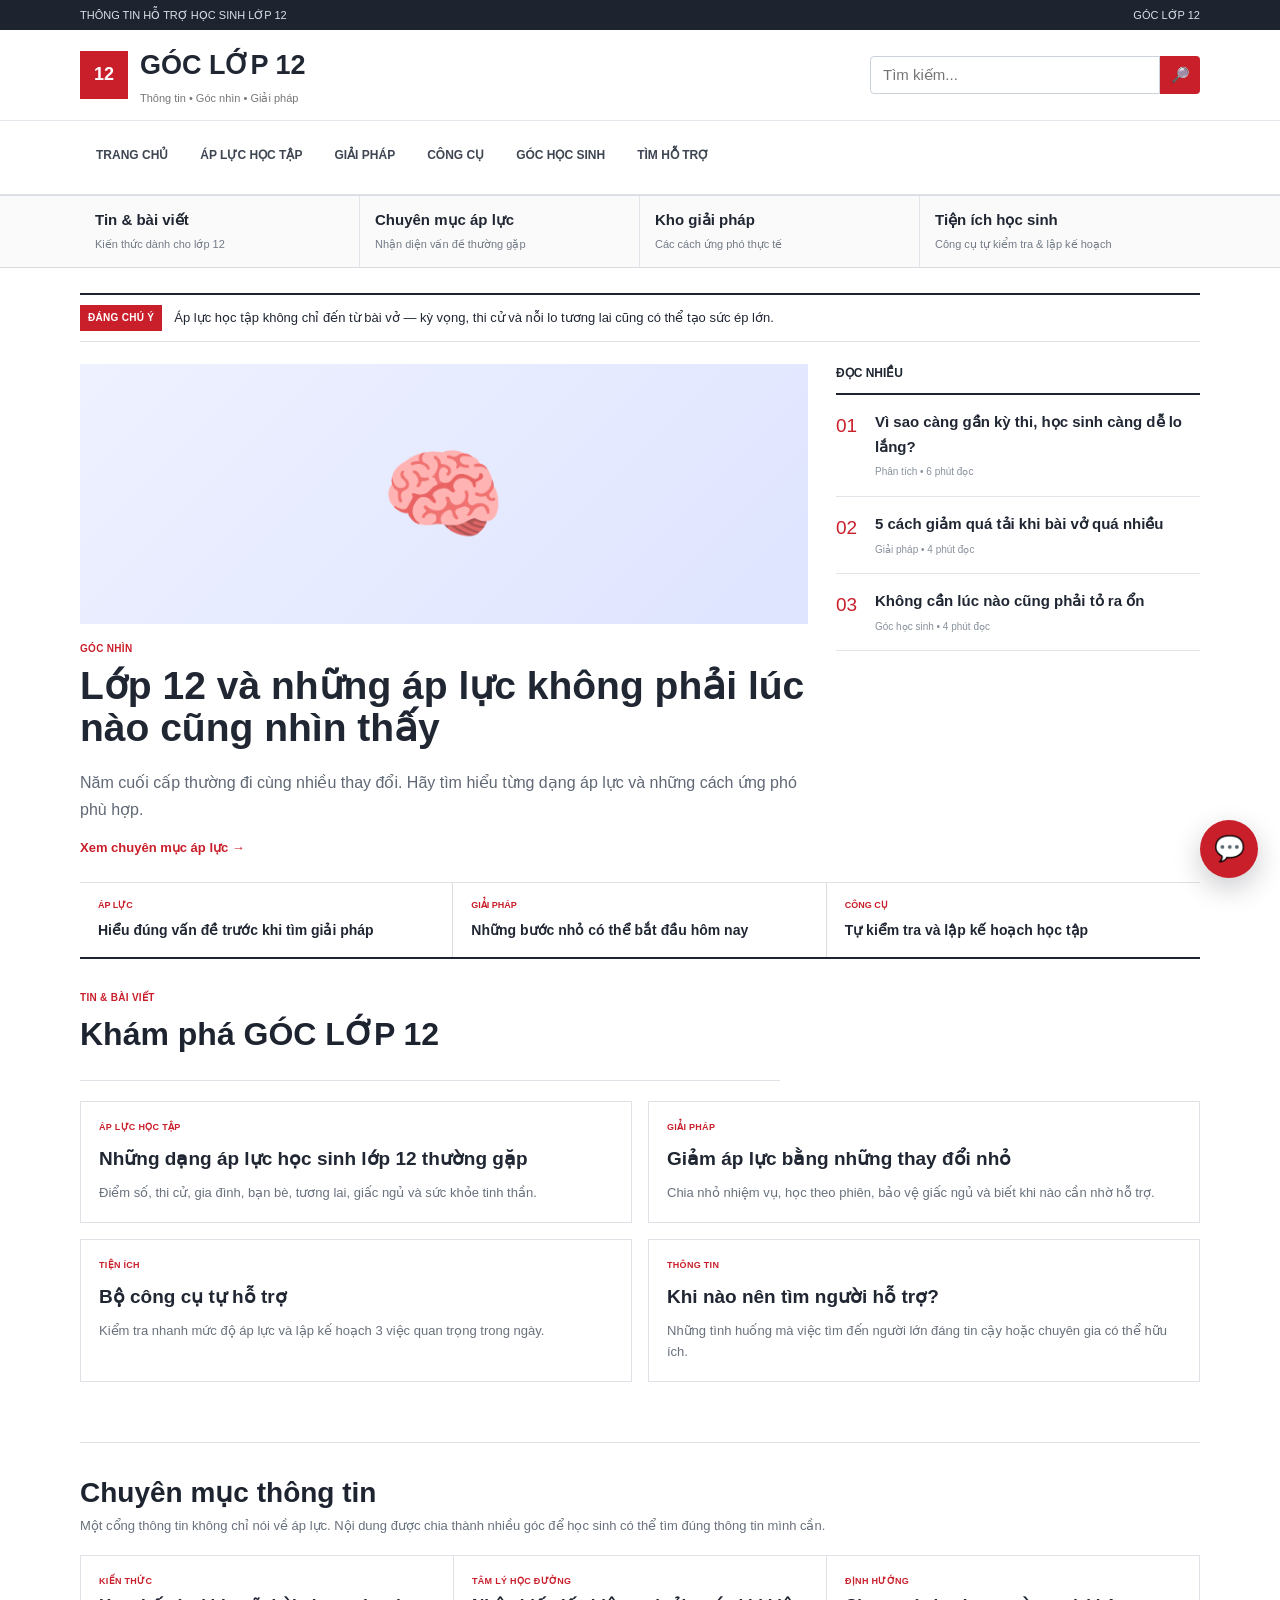
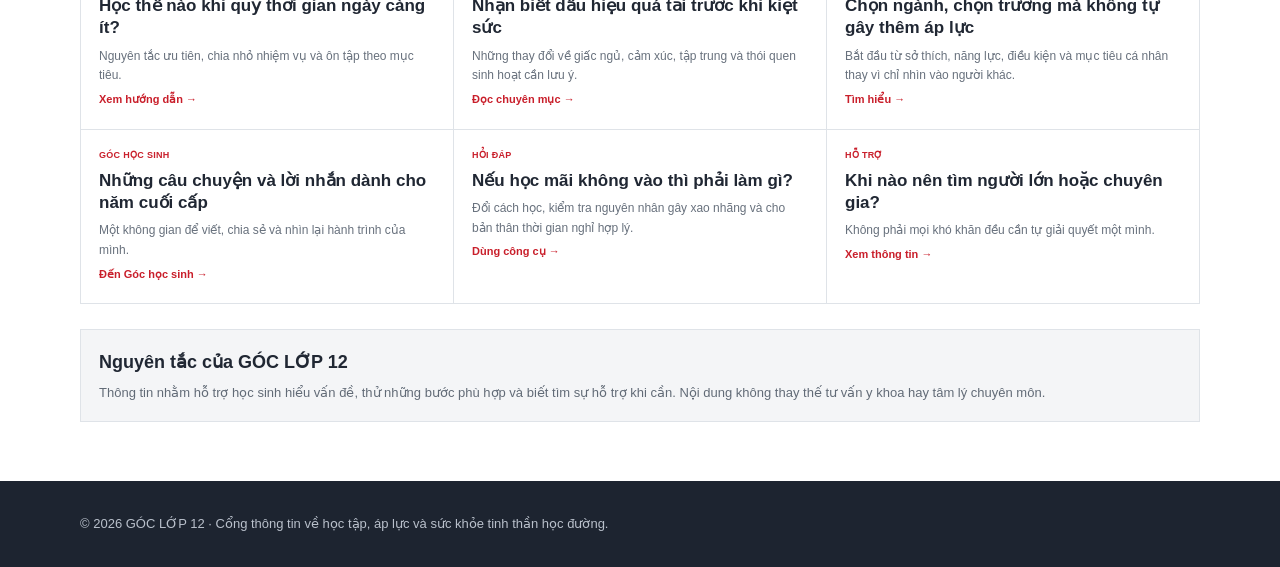
==== commit 3bb32cce: "Add files via upload" ====
--- a/index.html
+++ b/index.html
@@ -232,6 +232,22 @@
 body p, body li, body blockquote, body .article-section, body .article-main {
   text-align: left !important;
 }
+
+/* FINAL VIETNAMESE TEXT FIX */
+html, body, body * {
+  letter-spacing: 0 !important;
+  word-spacing: 0 !important;
+  font-kerning: normal !important;
+  font-variant-ligatures: none !important;
+}
+body, body * {
+  font-family: Arial, "Helvetica Neue", Helvetica, sans-serif !important;
+}
+h1, h2, h3, h4, h5, h6, .news-logo b, .portal-link b, .info-band strong, .assistant-head strong {
+  font-family: Arial, "Helvetica Neue", Helvetica, sans-serif !important;
+  letter-spacing: 0 !important;
+  word-spacing: 0 !important;
+}
 </style>
 <style id="font-fix">
 /* Font fix for Vietnamese: keep characters naturally spaced and readable */
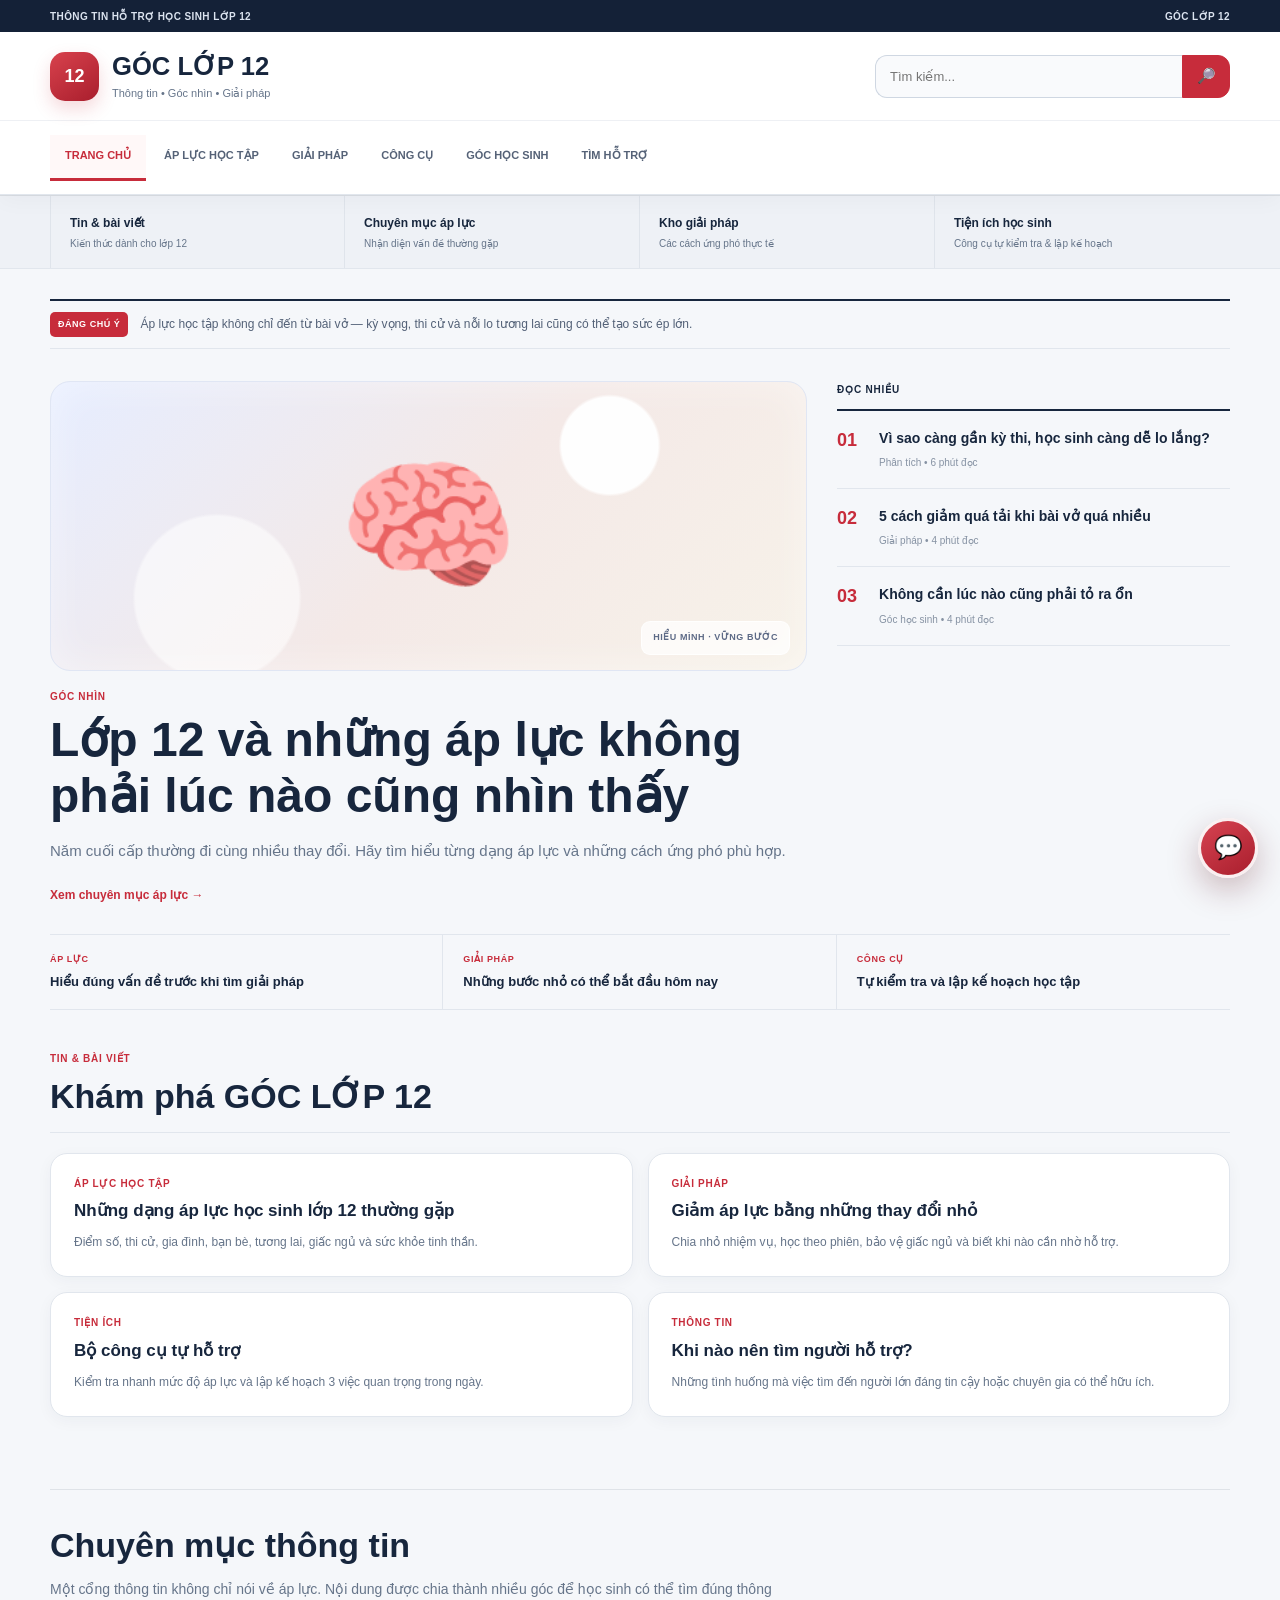
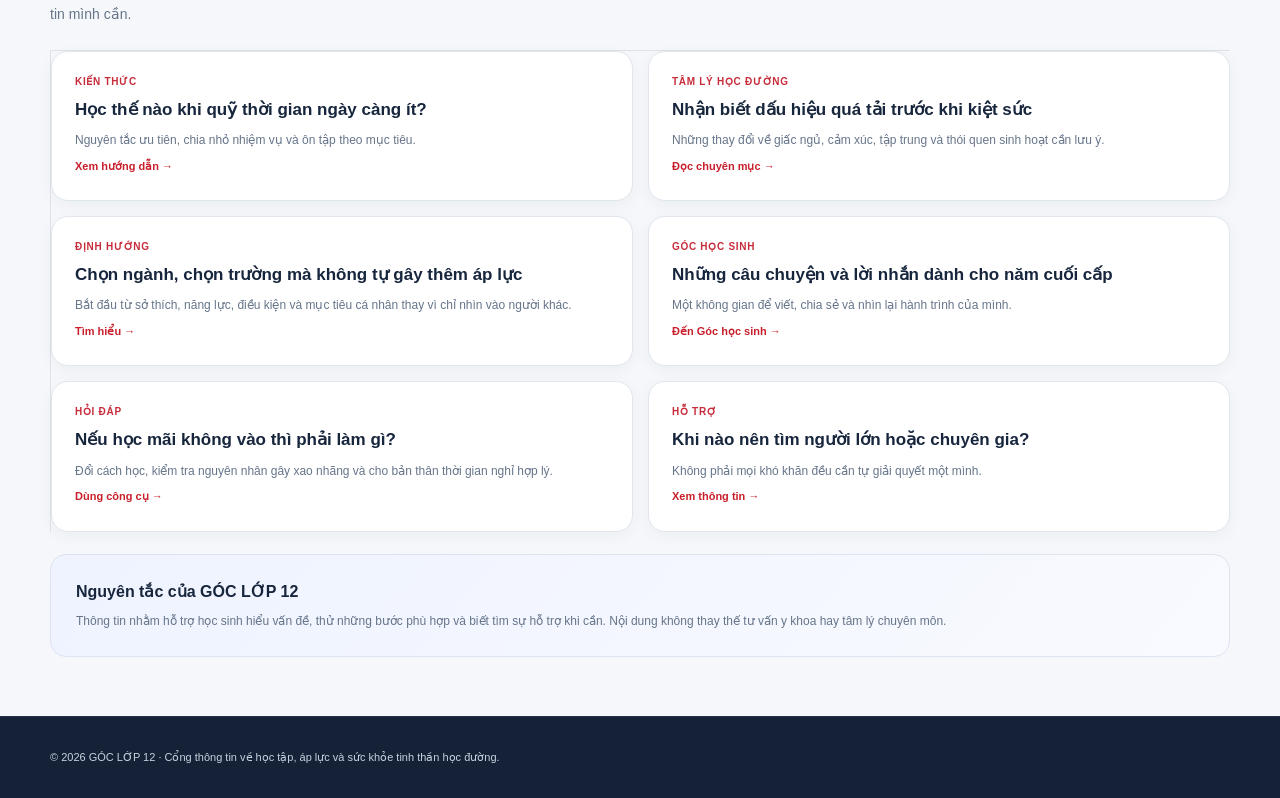
==== commit ec1857ef: "Apply shared premium portal design to index.html" ====
--- a/index.html
+++ b/index.html
@@ -291,7 +291,9 @@
   text-align: left !important;
 }
 </style>
+  <link rel="stylesheet" href="assets/css/portal.css">
 </head><body>
+<a class="skip-link" href="#main-content">Bỏ qua điều hướng</a>
 <header class="news-header">
  <div class="topline"><div class="container top-inner"><span>THÔNG TIN HỖ TRỢ HỌC SINH LỚP 12</span><span>GÓC LỚP 12</span></div></div>
  <div class="container masthead">
@@ -316,7 +318,7 @@
  <a class="portal-link" href="cong-cu.html"><b>Tiện ích học sinh</b><span>Công cụ tự kiểm tra & lập kế hoạch</span></a>
 </div></div>
 
-<main>
+<main id="main-content">
 <section class="container page-wrap">
  <div class="breaking"><b>ĐÁNG CHÚ Ý</b><span>Áp lực học tập không chỉ đến từ bài vở — kỳ vọng, thi cử và nỗi lo tương lai cũng có thể tạo sức ép lớn.</span></div>
  <div class="lead-grid">
@@ -398,4 +400,5 @@
  function send(q){const t=(q||input.value).trim();if(!t)return;add(t,'user');input.value='';setTimeout(()=>add(answer(t),'bot'),180)}
  document.getElementById('assistantSend').onclick=()=>send(); input.addEventListener('keydown',e=>{if(e.key==='Enter'&&!e.shiftKey){e.preventDefault();send()}}); panel.querySelectorAll('[data-q]').forEach(b=>b.onclick=()=>send(b.dataset.q));
 })();
-</script></body></html>+</script>  <script src="assets/js/portal.js" defer></script>
+</body></html>
--- a/assets/css/portal.css
+++ b/assets/css/portal.css
@@ -0,0 +1,1056 @@
+/* GÓC LỚP 12 — Premium editorial portal
+   Shared layer: loaded after legacy inline styles so every page stays consistent.
+   Vietnamese typography intentionally uses natural letter/word spacing. */
+
+:root {
+  --gl-ink: #17263d;
+  --gl-ink-soft: #31425a;
+  --gl-muted: #66758a;
+  --gl-muted-2: #8692a3;
+  --gl-paper: #f5f7fa;
+  --gl-white: #ffffff;
+  --gl-line: #e1e6ed;
+  --gl-line-strong: #cfd7e2;
+  --gl-red: #c72c3b;
+  --gl-red-dark: #a91e2d;
+  --gl-red-soft: #fff0f1;
+  --gl-blue: #315bdc;
+  --gl-blue-soft: #edf2ff;
+  --gl-green: #eaf7f0;
+  --gl-shadow-sm: 0 4px 16px rgba(23, 38, 61, .045);
+  --gl-shadow: 0 12px 34px rgba(23, 38, 61, .075);
+  --gl-shadow-lg: 0 20px 56px rgba(23, 38, 61, .12);
+  --gl-radius: 18px;
+  --gl-radius-lg: 24px;
+  --gl-width: 1180px;
+}
+
+*, *::before, *::after { box-sizing: border-box; }
+
+html {
+  scroll-behavior: smooth;
+  scroll-padding-top: 145px;
+  -webkit-text-size-adjust: 100%;
+}
+
+body, body * {
+  letter-spacing: normal !important;
+  word-spacing: normal !important;
+  font-kerning: normal;
+  font-variant-ligatures: normal;
+  word-break: normal;
+  overflow-wrap: anywhere;
+  hyphens: none;
+}
+
+body {
+  margin: 0;
+  background: var(--gl-paper) !important;
+  color: var(--gl-ink) !important;
+  font-family: "Be Vietnam Pro", "Segoe UI", Arial, sans-serif !important;
+  font-size: 15px;
+  line-height: 1.7;
+  -webkit-font-smoothing: antialiased;
+  text-rendering: optimizeLegibility;
+}
+
+a { color: inherit; text-decoration: none; }
+a:hover { color: var(--gl-red); }
+img, svg, video { max-width: 100%; }
+button, input, textarea, select { font: inherit; }
+button { -webkit-tap-highlight-color: transparent; }
+p { text-align: left; }
+::selection { color: #fff; background: var(--gl-red); }
+
+.container {
+  width: min(var(--gl-width), calc(100% - 44px)) !important;
+  margin-inline: auto !important;
+}
+
+.skip-link {
+  position: fixed;
+  z-index: 20000;
+  top: 10px;
+  left: 10px;
+  padding: 11px 15px;
+  border-radius: 10px;
+  background: var(--gl-ink);
+  color: #fff;
+  transform: translateY(-160%);
+}
+.skip-link:focus { transform: translateY(0); color: #fff; }
+
+.reading-progress {
+  position: fixed;
+  z-index: 20000;
+  inset: 0 0 auto;
+  height: 3px;
+  pointer-events: none;
+  background: transparent;
+}
+.reading-progress span {
+  display: block;
+  width: 0;
+  height: 100%;
+  background: linear-gradient(90deg, #e76b66, var(--gl-red), #edb4a6);
+  transition: width .08s linear;
+}
+
+.topline {
+  background: #142137 !important;
+  color: #dbe3ef !important;
+  font-size: 10px !important;
+  font-weight: 700;
+  letter-spacing: .04em !important;
+}
+.top-inner {
+  display: flex;
+  min-height: 32px;
+  align-items: center;
+  justify-content: space-between;
+  gap: 15px;
+}
+.top-inner span { letter-spacing: .04em !important; }
+
+.news-header {
+  position: sticky;
+  z-index: 1100;
+  top: 0;
+  background: rgba(255,255,255,.97) !important;
+  border-bottom: 1px solid var(--gl-line);
+  box-shadow: 0 5px 22px rgba(23,38,61,.035);
+  -webkit-backdrop-filter: blur(16px);
+  backdrop-filter: blur(16px);
+}
+
+.masthead {
+  display: flex;
+  min-height: 88px;
+  height: auto !important;
+  align-items: center;
+  justify-content: space-between;
+  gap: 26px;
+  padding-block: 14px;
+}
+
+.news-logo {
+  display: inline-flex;
+  min-width: 0;
+  align-items: center;
+  gap: 13px;
+  flex-shrink: 0;
+}
+.news-mark {
+  display: grid;
+  width: 49px;
+  height: 49px;
+  flex: 0 0 49px;
+  place-items: center;
+  border-radius: 15px !important;
+  background: linear-gradient(145deg, #d8424d, var(--gl-red-dark)) !important;
+  box-shadow: 0 8px 18px rgba(199,44,59,.18);
+  color: #fff !important;
+  font-family: "Segoe UI", Arial, sans-serif !important;
+  font-size: 18px;
+  font-weight: 900;
+}
+.news-logo b {
+  display: block;
+  color: var(--gl-ink) !important;
+  font-family: "Be Vietnam Pro", "Segoe UI", Arial, sans-serif !important;
+  font-size: clamp(20px, 2vw, 26px) !important;
+  font-weight: 900;
+  line-height: 1.2;
+  letter-spacing: normal !important;
+}
+.news-logo small {
+  display: block;
+  margin-top: 4px;
+  color: var(--gl-muted) !important;
+  font-family: inherit !important;
+  font-size: 11px !important;
+  line-height: 1.4;
+}
+
+.search {
+  position: relative;
+  display: flex;
+  width: min(355px, 40vw) !important;
+  min-width: 230px;
+  height: 43px !important;
+  flex: 0 1 355px;
+  overflow: visible;
+}
+.search input {
+  width: 100% !important;
+  min-width: 0;
+  height: 43px;
+  padding: 0 14px !important;
+  border: 1px solid var(--gl-line-strong) !important;
+  border-right: 0 !important;
+  border-radius: 12px 0 0 12px !important;
+  outline: none;
+  background: #f9fafc !important;
+  color: var(--gl-ink) !important;
+  font-size: 13px !important;
+  box-shadow: none !important;
+}
+.search input:focus {
+  position: relative;
+  z-index: 1;
+  border-color: #d88b92 !important;
+  background: #fff !important;
+  box-shadow: 0 0 0 3px rgba(199,44,59,.08) !important;
+}
+.search button {
+  display: grid;
+  width: 48px;
+  height: 43px;
+  flex: 0 0 48px;
+  place-items: center;
+  border: 1px solid var(--gl-red) !important;
+  border-radius: 0 12px 12px 0 !important;
+  background: var(--gl-red) !important;
+  color: white !important;
+  cursor: pointer;
+  transition: background .2s ease, transform .2s ease;
+}
+.search button:hover { background: var(--gl-red-dark) !important; }
+.search-status {
+  position: absolute;
+  z-index: 1300;
+  top: calc(100% + 8px);
+  right: 0;
+  left: 0;
+  display: none;
+  margin: 0;
+  padding: 10px 13px;
+  border: 1px solid var(--gl-line);
+  border-radius: 11px;
+  background: #fff;
+  color: var(--gl-ink-soft);
+  box-shadow: var(--gl-shadow);
+  font-size: 12px;
+  line-height: 1.5;
+}
+.search-status:not(:empty) { display: block; }
+
+.category-nav {
+  border-top: 1px solid #eef0f4 !important;
+  background: #fff !important;
+}
+.nav-scroll {
+  display: flex;
+  align-items: stretch;
+  gap: 3px;
+  overflow-x: auto;
+  white-space: nowrap;
+  scrollbar-width: none;
+}
+.nav-scroll::-webkit-scrollbar { display: none; }
+.category-nav a {
+  position: relative;
+  display: inline-flex;
+  min-height: 46px;
+  align-items: center;
+  justify-content: center;
+  padding: 12px 15px !important;
+  border: 0 !important;
+  border-bottom: 3px solid transparent !important;
+  color: #556277 !important;
+  font-size: 11px !important;
+  font-weight: 800 !important;
+  line-height: 1.2;
+  transition: color .18s ease, background .18s ease, border-color .18s ease;
+}
+.category-nav a:hover,
+.category-nav a.active {
+  border-bottom-color: var(--gl-red) !important;
+  background: #fff8f8;
+  color: var(--gl-red) !important;
+}
+
+.portal-strip {
+  border-bottom: 1px solid var(--gl-line) !important;
+  background: #eef1f6 !important;
+}
+.portal-strip .container {
+  display: grid;
+  grid-template-columns: repeat(4, minmax(0, 1fr));
+}
+.portal-link {
+  display: block;
+  min-width: 0;
+  padding: 17px 19px !important;
+  border-right: 1px solid #dfe4eb;
+  border-radius: 0 !important;
+  background: transparent !important;
+  transition: background .2s ease;
+}
+.portal-link:first-child { border-left: 1px solid #dfe4eb; }
+.portal-link:hover { background: #fff !important; }
+.portal-link b {
+  display: block;
+  margin-bottom: 3px;
+  color: var(--gl-ink) !important;
+  font-size: 12px;
+  font-weight: 850;
+}
+.portal-link span {
+  display: block;
+  color: var(--gl-muted) !important;
+  font-size: 10px;
+  line-height: 1.5;
+}
+
+.page-wrap {
+  padding: 30px 0 62px !important;
+}
+.news-main { padding-top: 0 !important; }
+.breadcrumb {
+  margin-bottom: 15px !important;
+  color: var(--gl-muted-2) !important;
+  font-size: 10px !important;
+  font-weight: 800;
+  letter-spacing: .04em !important;
+}
+.breaking {
+  display: flex;
+  align-items: center;
+  gap: 12px;
+  margin-bottom: 20px;
+  padding: 11px 0 !important;
+  border-top: 2px solid var(--gl-ink) !important;
+  border-bottom: 1px solid var(--gl-line) !important;
+  color: #536177 !important;
+  font-size: 12px !important;
+  line-height: 1.6;
+}
+.breaking b {
+  flex: 0 0 auto;
+  border-radius: 5px;
+  background: var(--gl-red) !important;
+  color: white !important;
+  font-size: 9px !important;
+  letter-spacing: .06em !important;
+}
+
+.lead-grid {
+  display: grid;
+  grid-template-columns: minmax(0, 1.58fr) minmax(260px, .82fr);
+  gap: 30px !important;
+  padding: 12px 0 27px !important;
+  border-bottom: 1px solid var(--gl-line) !important;
+}
+.lead-story { min-width: 0; }
+.lead-image {
+  position: relative;
+  display: grid;
+  height: 290px !important;
+  place-items: center;
+  overflow: hidden;
+  margin-bottom: 19px !important;
+  border: 1px solid #e0e6f4;
+  border-radius: 20px !important;
+  background:
+    radial-gradient(circle at 74% 22%, rgba(255,255,255,.95) 0 8%, transparent 8.5%),
+    radial-gradient(circle at 22% 75%, rgba(255,255,255,.55) 0 13%, transparent 13.5%),
+    linear-gradient(135deg, #e6edff 0%, #f4e9e7 52%, #f7f2e9 100%) !important;
+  font-size: clamp(90px, 12vw, 145px) !important;
+  box-shadow: inset 0 0 40px rgba(255,255,255,.45);
+}
+.lead-image::after {
+  content: "HIỂU MÌNH  ·  VỮNG BƯỚC";
+  position: absolute;
+  right: 16px;
+  bottom: 15px;
+  padding: 8px 11px;
+  border: 1px solid rgba(255,255,255,.8);
+  border-radius: 9px;
+  background: rgba(255,255,255,.72);
+  color: #5d6a86;
+  font-family: "Segoe UI", Arial, sans-serif;
+  font-size: 9px;
+  font-weight: 900;
+  letter-spacing: .06em !important;
+}
+.category, .eyebrow, .tagline, .label, .portal-item .label, .news-card .tagline {
+  color: var(--gl-red) !important;
+  font-size: 10px !important;
+  font-weight: 900 !important;
+  letter-spacing: .07em !important;
+  line-height: 1.45;
+}
+.lead-story h1 {
+  max-width: 800px;
+  margin: 8px 0 13px !important;
+  color: var(--gl-ink) !important;
+  font-family: "Be Vietnam Pro", "Segoe UI", Arial, sans-serif !important;
+  font-size: clamp(30px, 4.1vw, 48px) !important;
+  font-weight: 900 !important;
+  line-height: 1.16 !important;
+  letter-spacing: normal !important;
+}
+.lead-desc {
+  max-width: 760px;
+  margin: 0 0 17px !important;
+  color: var(--gl-muted) !important;
+  font-size: 15px !important;
+  line-height: 1.85 !important;
+}
+.read-more {
+  display: inline-flex;
+  align-items: center;
+  gap: 7px;
+  color: var(--gl-red) !important;
+  font-size: 12px !important;
+  font-weight: 850 !important;
+}
+.read-more:hover { gap: 11px; }
+.block-title {
+  margin: 0 !important;
+  padding-bottom: 11px !important;
+  border-bottom: 2px solid var(--gl-ink) !important;
+  color: var(--gl-ink) !important;
+  font-size: 10px !important;
+  font-weight: 900;
+  letter-spacing: .08em !important;
+}
+.side-item {
+  display: grid;
+  grid-template-columns: 31px minmax(0,1fr);
+  gap: 11px;
+  padding: 17px 0 !important;
+  border-bottom: 1px solid var(--gl-line) !important;
+}
+.side-item > span {
+  color: var(--gl-red) !important;
+  font-size: 18px !important;
+  font-weight: 900;
+  line-height: 1.4;
+}
+.side-item b {
+  display: block;
+  color: var(--gl-ink) !important;
+  font-family: inherit !important;
+  font-size: 14px !important;
+  font-weight: 800 !important;
+  line-height: 1.45 !important;
+}
+.side-item:hover b { color: var(--gl-red) !important; }
+.side-item small {
+  display: block;
+  margin-top: 6px;
+  color: var(--gl-muted-2) !important;
+  font-size: 10px !important;
+}
+
+.headline-strip {
+  display: grid;
+  grid-template-columns: repeat(3, minmax(0, 1fr));
+  margin: 0 0 34px !important;
+  border-bottom: 1px solid var(--gl-line) !important;
+}
+.headline-strip article {
+  padding: 17px 20px !important;
+  border-right: 1px solid var(--gl-line) !important;
+}
+.headline-strip article:first-child { padding-left: 0 !important; }
+.headline-strip article:last-child { border-right: 0 !important; }
+.headline-strip span {
+  display: block;
+  margin-bottom: 5px;
+  color: var(--gl-red) !important;
+  font-size: 9px !important;
+  font-weight: 900;
+  letter-spacing: .07em !important;
+}
+.headline-strip b {
+  display: block;
+  color: var(--gl-ink) !important;
+  font-size: 13px !important;
+  font-weight: 800;
+  line-height: 1.5;
+}
+
+section { padding-top: 42px; padding-bottom: 42px; }
+.page-wrap .section-head,
+.portal-section .section-head {
+  max-width: none;
+  margin: 0 0 20px !important;
+  padding-bottom: 14px;
+  border-bottom: 1px solid var(--gl-line);
+}
+h2 {
+  color: var(--gl-ink) !important;
+  font-family: "Be Vietnam Pro", "Segoe UI", Arial, sans-serif !important;
+  font-size: clamp(25px, 3vw, 34px) !important;
+  font-weight: 900 !important;
+  line-height: 1.25 !important;
+  letter-spacing: normal !important;
+}
+.section-head h2 { margin: 6px 0 0 !important; }
+.section-head p,
+.portal-intro {
+  color: var(--gl-muted) !important;
+  font-size: 14px !important;
+  line-height: 1.8;
+}
+.news-card-grid, .portal-grid {
+  display: grid;
+  grid-template-columns: repeat(2, minmax(0,1fr));
+  gap: 15px !important;
+}
+.news-card, .portal-item {
+  display: block;
+  min-width: 0;
+  padding: 23px !important;
+  border: 1px solid var(--gl-line) !important;
+  border-radius: 17px !important;
+  background: #fff !important;
+  box-shadow: var(--gl-shadow-sm) !important;
+  transition: transform .2s ease, box-shadow .2s ease, border-color .2s ease;
+}
+.news-card:hover, .portal-item:hover {
+  transform: translateY(-3px);
+  border-color: #e3afb4 !important;
+  box-shadow: var(--gl-shadow) !important;
+}
+.news-card h3, .portal-item h3 {
+  margin: 8px 0 !important;
+  color: var(--gl-ink) !important;
+  font-family: "Be Vietnam Pro", "Segoe UI", Arial, sans-serif !important;
+  font-size: 17px !important;
+  font-weight: 850 !important;
+  line-height: 1.45 !important;
+}
+.news-card:hover h3, .portal-item:hover h3 { color: var(--gl-red) !important; }
+.news-card p, .portal-item p {
+  margin: 0 !important;
+  color: var(--gl-muted) !important;
+  font-size: 12px !important;
+  line-height: 1.8 !important;
+}
+.portal-section {
+  margin-top: 10px;
+  padding-top: 34px !important;
+}
+.portal-section > h2 { margin: 0 0 10px !important; }
+.portal-section .portal-intro { max-width: 740px; margin-bottom: 23px !important; }
+.portal-item .label { margin-bottom: 6px; }
+.info-band {
+  margin-top: 22px !important;
+  padding: 23px 25px !important;
+  border: 1px solid #dce4f2 !important;
+  border-radius: 16px !important;
+  background: linear-gradient(130deg,#eef3ff,#f9faff) !important;
+}
+.info-band strong {
+  color: var(--gl-ink) !important;
+  font-size: 16px !important;
+  font-weight: 850;
+}
+.info-band p {
+  margin: 6px 0 0 !important;
+  color: var(--gl-muted) !important;
+  font-size: 12px !important;
+  line-height: 1.8;
+}
+
+/* Article pages */
+.article-layout {
+  display: grid;
+  grid-template-columns: minmax(0,1fr) 265px;
+  align-items: start;
+  gap: 36px !important;
+}
+.article-main { min-width: 0; }
+.article-main h1 {
+  margin: 8px 0 15px !important;
+  color: var(--gl-ink) !important;
+  font-family: "Be Vietnam Pro", "Segoe UI", Arial, sans-serif !important;
+  font-size: clamp(31px, 4vw, 43px) !important;
+  font-weight: 900 !important;
+  line-height: 1.2 !important;
+  letter-spacing: normal !important;
+}
+.article-main .intro {
+  margin: 0 0 22px !important;
+  padding-bottom: 20px !important;
+  border-bottom: 1px solid var(--gl-line) !important;
+  color: #58677d !important;
+  font-size: 15px !important;
+  line-height: 1.9 !important;
+}
+.article-section {
+  margin: 0 0 18px;
+  padding: 22px 0 !important;
+  border-bottom: 1px solid var(--gl-line) !important;
+}
+.article-section:last-child { border-bottom: 0 !important; }
+.article-section h2 {
+  margin: 0 0 12px !important;
+  font-size: 23px !important;
+}
+.article-section h3 {
+  margin: 18px 0 7px !important;
+  color: var(--gl-ink) !important;
+  font-family: "Be Vietnam Pro", "Segoe UI", Arial, sans-serif !important;
+  font-size: 16px !important;
+  font-weight: 850 !important;
+  line-height: 1.55;
+}
+.article-section p, .article-section li {
+  color: #536176 !important;
+  font-size: 13px !important;
+  line-height: 1.9 !important;
+}
+.article-section p { margin: 6px 0 12px !important; }
+.article-section ul, .article-section ol { padding-left: 22px !important; }
+.article-section li { margin: 6px 0 !important; }
+.article-aside {
+  position: sticky;
+  top: 165px;
+  min-width: 0;
+  padding-left: 20px !important;
+  border-left: 1px solid var(--gl-line) !important;
+}
+.aside-title {
+  margin-bottom: 4px !important;
+  padding-bottom: 11px !important;
+  border-bottom: 2px solid var(--gl-ink) !important;
+  color: var(--gl-ink) !important;
+  font-size: 10px !important;
+  font-weight: 900;
+  letter-spacing: .08em !important;
+}
+.aside-link {
+  display: block;
+  padding: 13px 0 !important;
+  border-bottom: 1px solid var(--gl-line) !important;
+  color: #3d4b61 !important;
+  font-size: 12px !important;
+  font-weight: 700;
+  line-height: 1.55;
+}
+.aside-link span {
+  display: block;
+  margin-bottom: 4px;
+  color: var(--gl-red) !important;
+  font-size: 9px !important;
+  font-weight: 900;
+  letter-spacing: .07em !important;
+}
+.aside-link:hover { color: var(--gl-red) !important; }
+
+.topic-grid, .info-grid {
+  display: grid;
+  grid-template-columns: repeat(2,minmax(0,1fr));
+  gap: 14px !important;
+}
+.topic-card, .info-card {
+  min-width: 0;
+  padding: 21px !important;
+  border: 1px solid var(--gl-line) !important;
+  border-radius: 17px !important;
+  background: #fff !important;
+  box-shadow: var(--gl-shadow-sm) !important;
+}
+.topic-card h3, .info-card h3 {
+  margin: 5px 0 8px !important;
+  color: var(--gl-ink) !important;
+  font-family: "Be Vietnam Pro", "Segoe UI", Arial, sans-serif !important;
+  font-size: 16px !important;
+  font-weight: 850 !important;
+  line-height: 1.5;
+}
+.topic-card p, .info-card p {
+  color: var(--gl-muted) !important;
+  font-size: 12px !important;
+  line-height: 1.85 !important;
+}
+.topic-top { margin-bottom: 13px !important; }
+.topic-icon {
+  border-radius: 14px !important;
+  background: var(--gl-blue-soft) !important;
+}
+.tag {
+  border-radius: 100px !important;
+  background: var(--gl-red-soft) !important;
+  color: var(--gl-red) !important;
+  letter-spacing: .04em !important;
+}
+.filter-row { display: flex; flex-wrap: wrap; gap: 8px !important; margin: 20px 0 !important; }
+.filter-row button {
+  min-height: 36px;
+  padding: 8px 13px !important;
+  border: 1px solid var(--gl-line-strong) !important;
+  border-radius: 100px !important;
+  background: #fff !important;
+  color: #536176 !important;
+  font-size: 11px !important;
+  font-weight: 800;
+  transition: all .18s ease;
+}
+.filter-row button:hover, .filter-row button.filter-active {
+  border-color: var(--gl-red) !important;
+  background: var(--gl-red) !important;
+  color: #fff !important;
+}
+.group-heading { margin: 28px 0 13px !important; }
+.group-heading h3 { margin: 0 !important; font-weight: 850; }
+.group-intro { color: var(--gl-muted) !important; font-size: 12px !important; }
+
+.solution-list { display: grid; gap: 13px !important; }
+.solution-card {
+  display: grid;
+  grid-template-columns: 52px minmax(0,1fr);
+  gap: 17px !important;
+  padding: 22px !important;
+  border: 1px solid var(--gl-line) !important;
+  border-radius: 17px !important;
+  background: #fff !important;
+  box-shadow: var(--gl-shadow-sm) !important;
+}
+.solution-number {
+  width: 46px !important;
+  height: 46px !important;
+  border-radius: 14px !important;
+  background: var(--gl-red-soft) !important;
+  color: var(--gl-red) !important;
+  font-size: 12px !important;
+}
+.solution-card h3 {
+  margin: 0 0 8px !important;
+  color: var(--gl-ink) !important;
+  font-family: "Be Vietnam Pro", "Segoe UI", Arial, sans-serif !important;
+  font-size: 16px !important;
+  font-weight: 850 !important;
+}
+.solution-card p { margin: 0 !important; color: var(--gl-muted) !important; font-size: 12px !important; line-height: 1.85; }
+.tip {
+  border: 1px solid #dceee4;
+  border-radius: 10px !important;
+  background: #eff8f3 !important;
+  color: #35644e !important;
+  font-size: 11px !important;
+}
+.solution-box {
+  margin-top: 20px !important;
+  padding: 25px !important;
+  border-radius: 20px !important;
+  background: linear-gradient(135deg,#182944,#273c5b) !important;
+  color: #fff !important;
+  box-shadow: var(--gl-shadow);
+}
+.solution-box h3 { margin: 0 0 16px !important; color: #fff !important; }
+.mini-steps { display: grid; grid-template-columns: repeat(4,minmax(0,1fr)); gap: 10px !important; }
+.mini-steps div {
+  padding: 15px !important;
+  border: 1px solid rgba(255,255,255,.12);
+  border-radius: 12px !important;
+  background: rgba(255,255,255,.07) !important;
+}
+.mini-steps b { display: block; margin-bottom: 5px; color: #fff !important; font-size: 12px; }
+.mini-steps span { color: #d6dfed !important; font-size: 11px !important; line-height: 1.7; }
+
+/* Study tools and forms */
+.tool-page, .tools { display: grid; grid-template-columns: repeat(2,minmax(0,1fr)); gap: 17px !important; }
+.tool {
+  min-width: 0;
+  padding: 24px !important;
+  border: 1px solid var(--gl-line) !important;
+  border-radius: 18px !important;
+  background: #fff !important;
+  box-shadow: var(--gl-shadow-sm) !important;
+}
+.tool h3, .tool h2 { margin: 0 0 12px !important; }
+.tool label { display: block; margin-bottom: 9px; color: var(--gl-ink); font-size: 12px !important; font-weight: 800; }
+input, textarea, select {
+  max-width: 100%;
+  border: 1px solid var(--gl-line-strong) !important;
+  border-radius: 11px !important;
+  background: #fbfcfe !important;
+  color: var(--gl-ink) !important;
+  box-shadow: none;
+}
+input:focus, textarea:focus, select:focus {
+  border-color: #b86c74 !important;
+  outline: none;
+  box-shadow: 0 0 0 3px rgba(199,44,59,.08) !important;
+}
+textarea { min-height: 126px; line-height: 1.8; }
+.btn, .btn-primary {
+  display: inline-flex;
+  min-height: 43px;
+  align-items: center;
+  justify-content: center;
+  padding: 11px 17px !important;
+  border: 1px solid var(--gl-red) !important;
+  border-radius: 11px !important;
+  background: var(--gl-red) !important;
+  color: #fff !important;
+  font-size: 12px !important;
+  font-weight: 850 !important;
+  transition: transform .18s ease, box-shadow .18s ease, background .18s ease;
+}
+.btn:hover, .btn-primary:hover {
+  transform: translateY(-1px);
+  background: var(--gl-red-dark) !important;
+  box-shadow: 0 7px 16px rgba(199,44,59,.18);
+}
+.btn-secondary { border-color: var(--gl-line-strong) !important; background: #fff !important; color: var(--gl-ink) !important; }
+.checks { display: grid; gap: 9px !important; margin: 13px 0 !important; }
+.check {
+  display: flex;
+  align-items: flex-start;
+  gap: 10px;
+  padding: 12px !important;
+  border: 1px solid #edf0f5;
+  border-radius: 11px !important;
+  background: #f8fafc !important;
+  color: #536176 !important;
+  font-size: 12px !important;
+}
+.check input, input.stress { width: auto !important; margin-top: 5px; accent-color: var(--gl-red); }
+.result {
+  margin-top: 15px !important;
+  padding: 16px !important;
+  border: 1px solid #d7eadf !important;
+  border-radius: 13px !important;
+  background: #eff8f3 !important;
+  color: #2f5b46 !important;
+  font-size: 12px !important;
+  line-height: 1.85;
+}
+.encouragement-result {
+  display: block;
+  border-color: #d9e3ff !important;
+  background: linear-gradient(135deg,#f0f4ff,#fff) !important;
+  color: var(--gl-ink) !important;
+}
+.encouragement-label {
+  margin-bottom: 8px;
+  color: var(--gl-blue) !important;
+  font-size: 10px !important;
+  font-weight: 900;
+  letter-spacing: .06em !important;
+}
+.encouragement-action {
+  margin-top: 12px;
+  padding: 12px;
+  border-left: 3px solid var(--gl-blue);
+  border-radius: 0 9px 9px 0;
+  background: #fff;
+  color: #40506a;
+  line-height: 1.75;
+}
+.small { color: var(--gl-muted-2) !important; font-size: 11px !important; }
+.urgent {
+  padding: 17px !important;
+  border: 1px solid #f0d5d7 !important;
+  border-left: 4px solid var(--gl-red) !important;
+  border-radius: 0 13px 13px 0 !important;
+  background: #fff6f6 !important;
+  color: #783e45 !important;
+  font-size: 12px !important;
+  line-height: 1.85;
+}
+.support-section { background: #f0f3f7 !important; }
+.support-grid { overflow: hidden; border: 1px solid var(--gl-line) !important; border-radius: 17px !important; gap: 1px !important; }
+.support-grid article { padding: 21px !important; background: #fff !important; }
+.support-grid b { color: var(--gl-ink) !important; font-size: 14px !important; }
+.support-grid p { color: var(--gl-muted) !important; font-size: 12px !important; line-height: 1.8; }
+
+.assistant-launcher {
+  position: fixed !important;
+  right: 22px !important;
+  bottom: 22px !important;
+  z-index: 15000 !important;
+  display: grid;
+  width: 60px !important;
+  height: 60px !important;
+  place-items: center;
+  border: 3px solid rgba(255,255,255,.92) !important;
+  border-radius: 50% !important;
+  background: linear-gradient(145deg,#d64351,var(--gl-red-dark)) !important;
+  color: #fff !important;
+  font-size: 23px !important;
+  box-shadow: 0 12px 32px rgba(96,25,35,.28) !important;
+  transition: transform .2s ease, box-shadow .2s ease;
+}
+.assistant-launcher:hover { transform: translateY(-3px); box-shadow: 0 16px 38px rgba(96,25,35,.32) !important; }
+.assistant-panel {
+  position: fixed !important;
+  right: 22px !important;
+  bottom: 96px !important;
+  z-index: 15001 !important;
+  width: min(400px, calc(100vw - 28px)) !important;
+  height: min(590px, calc(100dvh - 125px)) !important;
+  overflow: hidden;
+  border: 1px solid var(--gl-line) !important;
+  border-radius: 20px !important;
+  background: #fff !important;
+  box-shadow: var(--gl-shadow-lg) !important;
+}
+.assistant-head {
+  padding: 17px !important;
+  background: linear-gradient(125deg,#17263d,#2e4262) !important;
+  color: #fff !important;
+}
+.assistant-head strong { color: #fff !important; font-size: 16px !important; font-weight: 900; }
+.assistant-head small { color: #d7e0ed !important; font-size: 10px !important; }
+.assistant-close { padding: 2px 7px; border: 0; border-radius: 8px; background: rgba(255,255,255,.1) !important; color: #fff !important; }
+.assistant-messages { gap: 10px !important; padding: 14px !important; background: #f5f7fb !important; }
+.assistant-msg {
+  max-width: 89% !important;
+  padding: 11px 13px !important;
+  border-radius: 14px !important;
+  font-size: 12px !important;
+  line-height: 1.75 !important;
+  overflow-wrap: anywhere;
+}
+.assistant-msg.bot { border: 1px solid #e3e8f0 !important; border-radius: 5px 14px 14px !important; background: #fff !important; color: #435169 !important; }
+.assistant-msg.user { border-radius: 14px 5px 14px 14px !important; background: var(--gl-red) !important; color: #fff !important; }
+.assistant-suggestions { gap: 6px !important; padding: 10px !important; }
+.assistant-suggestions button {
+  border: 1px solid var(--gl-line) !important;
+  border-radius: 100px !important;
+  background: #fff !important;
+  color: #46546a !important;
+  font-size: 10px !important;
+}
+.assistant-suggestions button:hover { border-color: #e3b0b5 !important; background: var(--gl-red-soft) !important; color: var(--gl-red) !important; }
+.assistant-input { gap: 8px !important; padding: 11px !important; }
+.assistant-input textarea {
+  min-height: 44px !important;
+  height: 44px !important;
+  padding: 10px 12px !important;
+  border-radius: 11px !important;
+  font-size: 12px !important;
+}
+.assistant-send {
+  flex: 0 0 47px;
+  border: 0 !important;
+  border-radius: 11px !important;
+  background: var(--gl-red) !important;
+  color: #fff !important;
+}
+.assistant-note { background: #fff8e8 !important; color: #725b25 !important; font-size: 10px !important; line-height: 1.6; }
+
+footer {
+  margin-top: 0 !important;
+  padding: 31px 0 !important;
+  border-top: 1px solid rgba(255,255,255,.08);
+  background: #142137 !important;
+  color: #c8d2e0 !important;
+  font-size: 11px !important;
+  line-height: 1.8;
+}
+footer .container { color: #c8d2e0 !important; }
+
+[data-search-hidden="true"] { display: none !important; }
+.search-highlight { border-color: #d88b92 !important; box-shadow: 0 0 0 2px rgba(199,44,59,.06) !important; }
+
+.back-to-top {
+  position: fixed;
+  z-index: 14900;
+  bottom: 25px;
+  left: 22px;
+  display: grid;
+  width: 42px;
+  height: 42px;
+  place-items: center;
+  border: 1px solid var(--gl-line);
+  border-radius: 50%;
+  background: #fff;
+  color: var(--gl-ink);
+  box-shadow: var(--gl-shadow);
+  opacity: 0;
+  pointer-events: none;
+  transform: translateY(8px);
+  transition: opacity .2s ease, transform .2s ease;
+}
+.back-to-top.visible { opacity: 1; pointer-events: auto; transform: translateY(0); }
+.back-to-top:hover { background: var(--gl-red); color: #fff; border-color: var(--gl-red); }
+
+/* Responsive */
+@media (max-width: 900px) {
+  .container { width: min(var(--gl-width), calc(100% - 32px)) !important; }
+  .lead-grid { grid-template-columns: minmax(0,1.2fr) minmax(220px,.8fr); gap: 22px !important; }
+  .lead-image { height: 245px !important; }
+  .article-layout { grid-template-columns: minmax(0,1fr) 225px; gap: 25px !important; }
+  .article-aside { padding-left: 16px !important; }
+  .portal-link { padding: 14px 13px !important; }
+  .nav-scroll { gap: 0; }
+  .category-nav a { padding-inline: 12px !important; font-size: 10px !important; }
+}
+@media (max-width: 700px) {
+  html { scroll-padding-top: 125px; }
+  .container { width: calc(100% - 28px) !important; }
+  .top-inner { min-height: 29px; font-size: 9px; }
+  .top-inner span:last-child { display: none; }
+  .masthead { min-height: auto; gap: 12px; padding-block: 13px; flex-wrap: wrap; }
+  .news-logo { gap: 10px; }
+  .news-mark { width: 42px; height: 42px; flex-basis: 42px; border-radius: 13px !important; }
+  .news-logo b { font-size: 21px !important; }
+  .news-logo small { font-size: 10px !important; }
+  .search { width: 100% !important; min-width: 0; flex: 1 0 100%; height: 40px !important; }
+  .search input, .search button { height: 40px; }
+  .category-nav a { min-height: 42px; padding: 11px 13px !important; }
+  .portal-strip .container { grid-template-columns: repeat(2,minmax(0,1fr)); }
+  .portal-link { min-height: 73px; border-bottom: 1px solid #dfe4eb; }
+  .portal-link:nth-child(2) { border-right: 0; }
+  .portal-link:nth-child(3) { border-left: 1px solid #dfe4eb; border-bottom: 0; }
+  .portal-link:nth-child(4) { border-bottom: 0; }
+  .page-wrap { padding: 20px 0 45px !important; }
+  .breaking { align-items: flex-start; font-size: 11px !important; }
+  .breaking b { margin-top: 1px; }
+  .lead-grid { grid-template-columns: 1fr; gap: 23px !important; padding-top: 5px !important; }
+  .lead-image { height: 210px !important; margin-bottom: 15px !important; border-radius: 16px !important; font-size: 88px !important; }
+  .lead-story h1 { font-size: clamp(30px, 8.5vw, 39px) !important; }
+  .lead-desc { font-size: 13px !important; }
+  .headline-strip { grid-template-columns: 1fr; margin-bottom: 25px !important; }
+  .headline-strip article, .headline-strip article:first-child { padding: 13px 0 !important; border-right: 0 !important; border-bottom: 1px solid var(--gl-line) !important; }
+  .headline-strip article:last-child { border-bottom: 0 !important; }
+  .news-card-grid, .portal-grid, .topic-grid, .info-grid, .tool-page, .tools { grid-template-columns: 1fr !important; }
+  .news-card, .portal-item { padding: 19px !important; border-radius: 14px !important; }
+  .news-card h3, .portal-item h3 { font-size: 16px !important; }
+  .portal-section { padding-top: 25px !important; }
+  .portal-section > h2 { font-size: 26px !important; }
+  .article-layout { grid-template-columns: 1fr; gap: 28px !important; }
+  .article-main h1 { font-size: clamp(29px, 8vw, 36px) !important; }
+  .article-main .intro { font-size: 13px !important; }
+  .article-aside { position: static; border-left: 0 !important; border-top: 1px solid var(--gl-line) !important; padding: 22px 0 0 !important; }
+  .article-section { padding: 18px 0 !important; }
+  .article-section h2 { font-size: 22px !important; }
+  .article-section h3 { font-size: 15px !important; }
+  .topic-card, .info-card, .tool { padding: 19px !important; border-radius: 15px !important; }
+  .solution-card { grid-template-columns: 40px minmax(0,1fr); gap: 12px !important; padding: 17px !important; }
+  .solution-number { width: 38px !important; height: 38px !important; }
+  .mini-steps { grid-template-columns: repeat(2,minmax(0,1fr)) !important; }
+  .mini-steps div { padding: 12px !important; }
+  .support-grid { grid-template-columns: 1fr !important; }
+  .assistant-launcher { right: 13px !important; bottom: 13px !important; width: 54px !important; height: 54px !important; }
+  .assistant-panel { right: 10px !important; bottom: 78px !important; width: calc(100vw - 20px) !important; height: min(580px, calc(100dvh - 92px)) !important; }
+  .back-to-top { left: 13px; bottom: 18px; width: 39px; height: 39px; }
+  footer { padding: 24px 0 !important; }
+}
+@media (max-width: 380px) {
+  .container { width: calc(100% - 22px) !important; }
+  .news-logo b { font-size: 19px !important; }
+  .news-logo small { font-size: 9px !important; }
+  .portal-link { padding: 12px 10px !important; }
+  .portal-link b { font-size: 11px; }
+  .portal-link span { font-size: 9px; }
+  .mini-steps { grid-template-columns: 1fr !important; }
+}
+@media (prefers-reduced-motion: reduce) {
+  html { scroll-behavior: auto; }
+  *, *::before, *::after {
+    scroll-behavior: auto !important;
+    animation-duration: .01ms !important;
+    animation-iteration-count: 1 !important;
+    transition-duration: .01ms !important;
+  }
+}
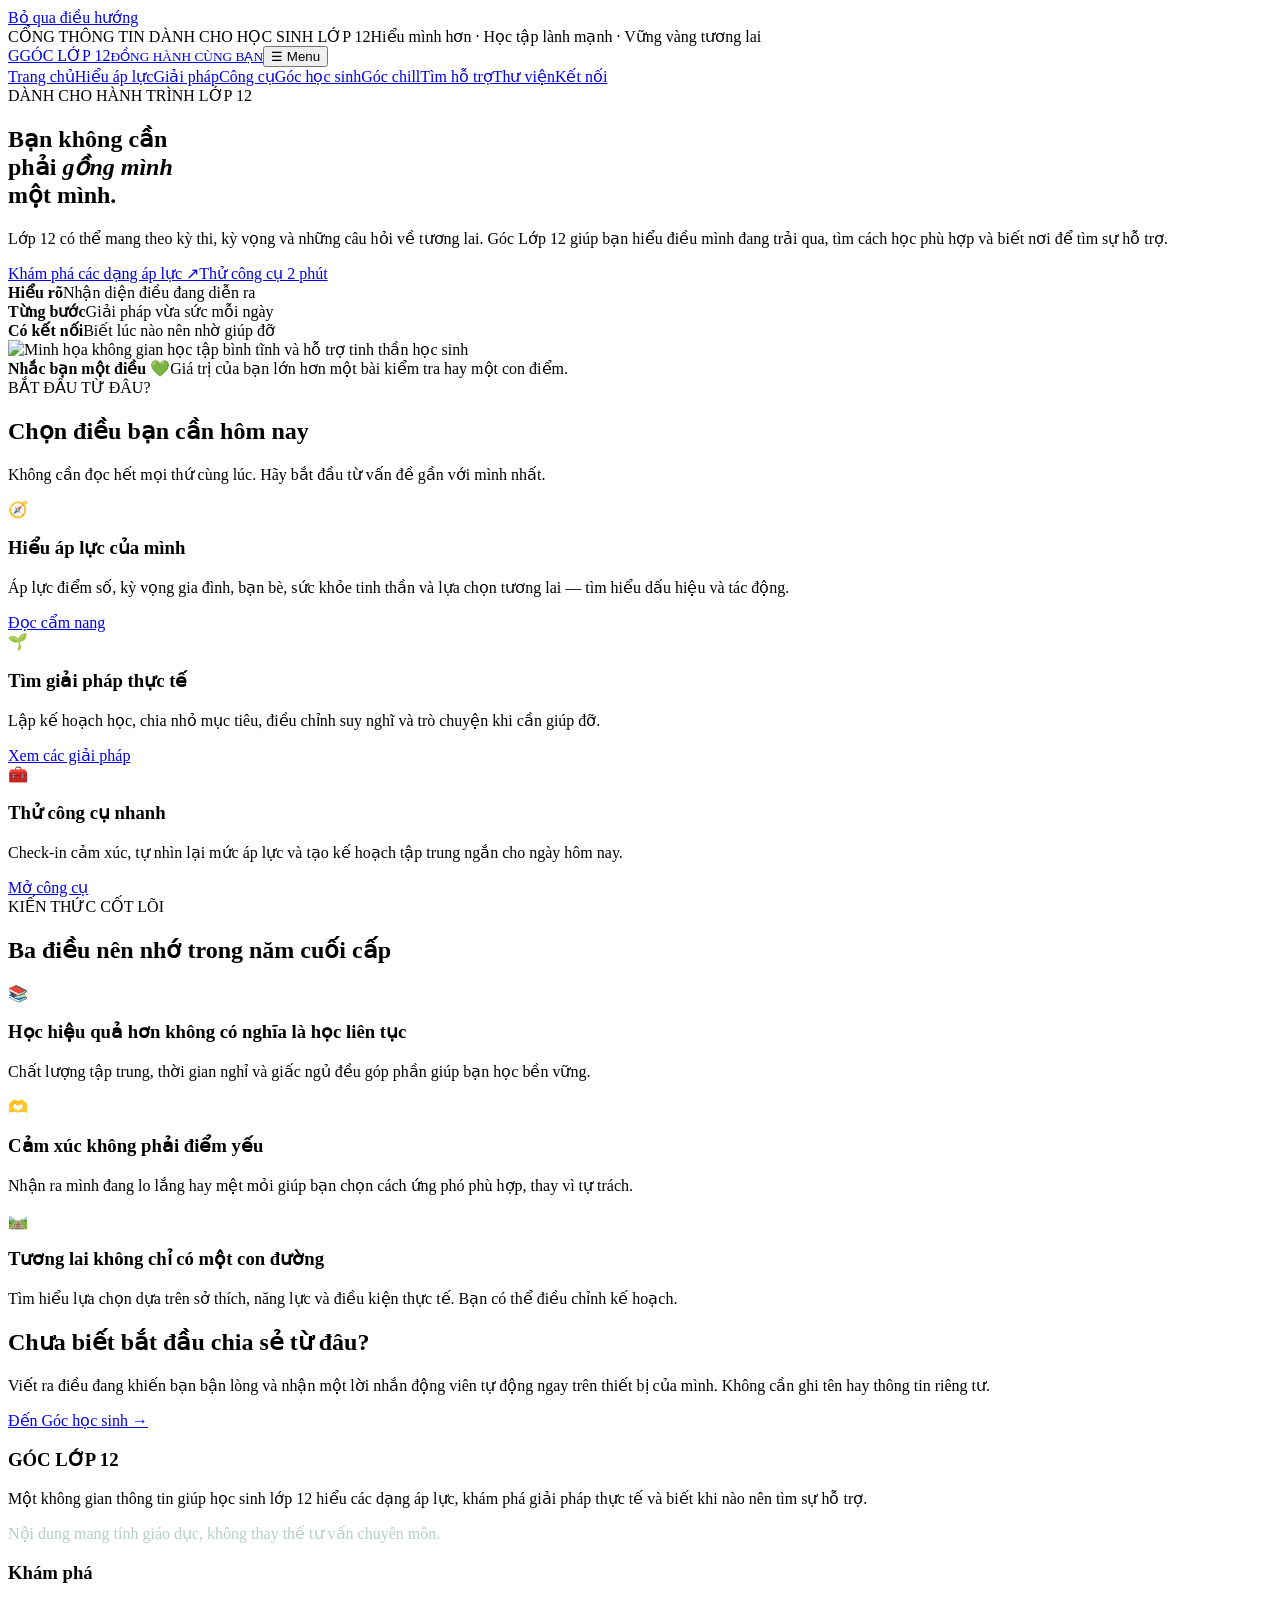
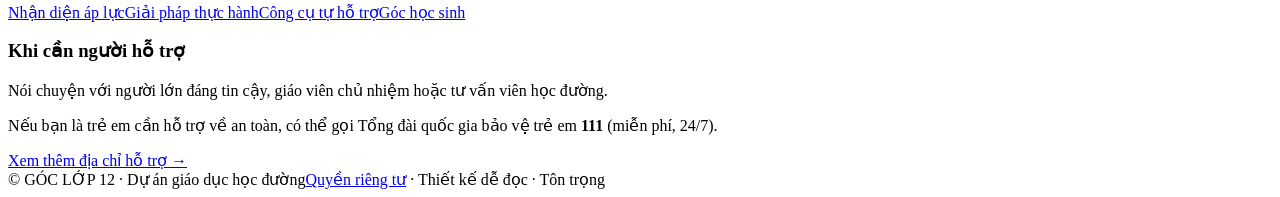
==== commit e9d89d2c: "Add files via upload" ====
--- a/index.html
+++ b/index.html
@@ -1,404 +1,4 @@
-<!DOCTYPE html>
-<html lang="vi"><head><meta charset="UTF-8"><meta name="viewport" content="width=device-width,initial-scale=1.0">
-<title>Trang chủ | GÓC LỚP 12</title><meta name="description" content="Cổng thông tin hỗ trợ học sinh lớp 12.">
-<style>
-:root{
-  --bg:#f6f8fc; --card:#fff; --text:#182033; --muted:#667085;
-  --primary:#5b67f1; --primary2:#7c83ff; --mint:#dff8ef; --blue:#e9edff;
-  --peach:#fff0df; --line:#e7eaf1; --danger:#e55353; --shadow:0 14px 40px rgba(35,45,80,.08);
-}
-*{box-sizing:border-box;margin:0;padding:0}
-html{scroll-behavior:smooth}
-body{font-family:Inter,ui-sans-serif,system-ui,-apple-system,"Segoe UI",Roboto,Arial,sans-serif;background:var(--bg);color:var(--text);line-height:1.6}
-a{text-decoration:none;color:inherit}
-button,input,textarea,select{font:inherit}
-.container{width:min(1120px,92%);margin:auto}
-nav{height:74px;display:flex;align-items:center;justify-content:space-between}
-.logo{display:flex;align-items:center;gap:10px;font-weight:800;font-size:20px}
-.logo-mark{width:38px;height:38px;border-radius:12px;background:linear-gradient(135deg,var(--primary),#8d93ff);color:white;display:grid;place-items:center;font-weight:900}
-.navlinks{display:flex;gap:26px;color:#596174;font-size:14px}
-.navlinks a:hover{color:var(--primary)}
-.navbtn{padding:10px 17px;border-radius:12px;background:var(--text);color:white;font-weight:700;font-size:14px}
-.hero{padding:72px 0 55px;display:grid;grid-template-columns:1.08fr .92fr;gap:60px;align-items:center}
-.badge{display:inline-flex;gap:8px;align-items:center;background:var(--blue);color:#4e58d7;padding:7px 12px;border-radius:99px;font-size:13px;font-weight:700;margin-bottom:20px}
-h1{font-size:clamp(42px,6vw,70px);line-height:1.03;letter-spacing:-2.5px;margin-bottom:20px}
-.gradient{color:var(--primary)}
-.hero p{font-size:18px;color:var(--muted);max-width:600px}
-.actions{display:flex;gap:12px;margin-top:30px;flex-wrap:wrap}
-.btn{border:0;cursor:pointer;border-radius:14px;padding:13px 19px;font-weight:750}
-.btn-primary{background:var(--primary);color:#fff;box-shadow:0 8px 22px rgba(91,103,241,.25)}
-.btn-secondary{background:white;border:1px solid var(--line);color:var(--text)}
-.hero-card{background:white;border:1px solid var(--line);border-radius:28px;padding:25px;box-shadow:var(--shadow);position:relative;overflow:hidden}
-.hero-card:before{content:"";position:absolute;width:180px;height:180px;background:#e8ebff;border-radius:50%;right:-70px;top:-70px}
-.mood{position:relative;background:#f8f9fd;border-radius:20px;padding:20px;margin-bottom:14px}
-.mood h3{font-size:16px;margin-bottom:5px}
-.mood p{font-size:13px;color:var(--muted)}
-.mood-row{display:flex;gap:8px;margin-top:13px}
-.mood button{flex:1;border:1px solid var(--line);background:#fff;border-radius:13px;padding:11px;cursor:pointer;font-size:21px}
-.mood button.active{border-color:var(--primary);background:var(--blue)}
-.quote{background:linear-gradient(135deg,#5b67f1,#7f87ff);color:white;padding:20px;border-radius:20px}
-.quote b{display:block;font-size:16px;margin-bottom:5px}.quote span{font-size:13px;opacity:.88}
-section{padding:72px 0}
-.section-head{max-width:700px;margin-bottom:30px}
-.eyebrow{color:var(--primary);font-weight:800;font-size:13px;text-transform:uppercase;letter-spacing:1px}
-h2{font-size:38px;line-height:1.12;letter-spacing:-1px;margin:8px 0 12px}
-.section-head p{color:var(--muted)}
-.grid3{display:grid;grid-template-columns:repeat(3,1fr);gap:18px}
-.card{background:var(--card);border:1px solid var(--line);border-radius:22px;padding:24px;box-shadow:0 5px 22px rgba(30,40,70,.035)}
-.icon{width:46px;height:46px;border-radius:14px;display:grid;place-items:center;font-size:22px;margin-bottom:17px}
-.icon.blue{background:var(--blue)}.icon.green{background:var(--mint)}.icon.peach{background:var(--peach)}
-.card h3{margin-bottom:8px}.card p{color:var(--muted);font-size:14px}
-.tools{display:grid;grid-template-columns:1fr 1fr;gap:20px}
-.tool{background:#fff;border:1px solid var(--line);border-radius:22px;padding:25px}
-.tool label{font-weight:700;font-size:14px;display:block;margin-bottom:9px}
-input,textarea,select{width:100%;border:1px solid #dfe3ec;background:#fafbfe;border-radius:12px;padding:12px 13px;outline:none}
-input:focus,textarea:focus,select:focus{border-color:var(--primary)}
-textarea{min-height:120px;resize:vertical}
-.checks{display:grid;gap:11px;margin:13px 0}
-.check{display:flex;gap:10px;align-items:flex-start;background:#f8f9fd;padding:11px;border-radius:12px;font-size:14px;color:#4f586b}
-.check input{width:auto;margin-top:4px}
-.result{display:none;margin-top:14px;padding:15px;border-radius:13px;background:var(--mint);font-size:14px}
-.resource{display:flex;gap:15px;align-items:flex-start;padding:18px 0;border-bottom:1px solid var(--line)}
-.resource:last-child{border-bottom:0}.num{width:34px;height:34px;border-radius:10px;background:var(--blue);display:grid;place-items:center;color:#4d58d9;font-weight:800;flex:none}
-.resource h3{font-size:16px}.resource p{font-size:13px;color:var(--muted)}
-.cta{background:#171d31;color:white;border-radius:28px;padding:42px;display:flex;align-items:center;justify-content:space-between;gap:30px}
-.cta p{color:#bdc3d2;margin-top:8px}.cta .btn{background:white;color:#171d31}
-footer{padding:32px 0;color:#7b8495;font-size:13px}
-.alert{background:#fff6f6;border:1px solid #ffd5d5;border-radius:16px;padding:16px;margin-top:18px;color:#713434;font-size:13px}
-.small{font-size:12px;color:#8a92a2}
-@media(max-width:800px){
- .hero{grid-template-columns:1fr;padding-top:45px;gap:35px}
- .navlinks{display:none}.grid3,.tools{grid-template-columns:1fr}
- h1{font-size:46px}.cta{flex-direction:column;align-items:flex-start}
-}
-
-.topic-grid{display:grid;grid-template-columns:repeat(2,1fr);gap:18px}
-.topic-card{background:#fff;border:1px solid var(--line);border-radius:22px;padding:24px;box-shadow:0 5px 22px rgba(30,40,70,.035)}
-.topic-top{display:flex;align-items:center;justify-content:space-between;margin-bottom:15px}
-.topic-icon{width:48px;height:48px;border-radius:15px;background:var(--blue);display:grid;place-items:center;font-size:23px}
-.tag{font-size:11px;font-weight:800;color:#5661d9;background:#eef0ff;padding:6px 9px;border-radius:99px}
-.topic-card h3{font-size:20px;margin-bottom:7px}
-.topic-card>p{color:var(--muted);font-size:14px;margin-bottom:12px}
-details{border-top:1px solid var(--line);padding-top:12px}
-summary{cursor:pointer;color:var(--primary);font-weight:750;font-size:13px}
-details h4{font-size:13px;margin:15px 0 3px}
-details p{font-size:13px;color:var(--muted)}
-.solution-list{display:grid;gap:14px}
-.solution-card{display:grid;grid-template-columns:62px 1fr;gap:18px;background:#fff;border:1px solid var(--line);border-radius:20px;padding:21px;box-shadow:0 5px 22px rgba(30,40,70,.035)}
-.solution-number{width:48px;height:48px;border-radius:14px;background:var(--blue);color:#525edb;display:grid;place-items:center;font-weight:900;font-size:13px}
-.solution-card h3{font-size:19px;margin-bottom:7px}
-.solution-card p{font-size:14px;color:var(--muted)}
-.tip{display:inline-block;margin-top:12px;padding:9px 12px;border-radius:11px;background:#f2fbf7;color:#4c695e;font-size:13px}
-.solution-box{margin-top:20px;background:#171d31;color:#fff;border-radius:23px;padding:27px}
-.solution-box h3{margin-bottom:17px}
-.mini-steps{display:grid;grid-template-columns:repeat(4,1fr);gap:10px}
-.mini-steps div{background:rgba(255,255,255,.08);padding:15px;border-radius:14px}
-.mini-steps b{display:block;margin-bottom:4px}.mini-steps span{font-size:12px;color:#c4c9d5}
-@media(max-width:800px){.topic-grid{grid-template-columns:1fr}.mini-steps{grid-template-columns:1fr 1fr}.solution-card{grid-template-columns:48px 1fr}}
-
-/* NEWS / INFORMATION PORTAL THEME */
-body{background:#fff;color:#1d2430}
-.news-header{background:#fff;border-bottom:1px solid #dfe3e8}
-.topline{background:#1d2430;color:#dce1e8;font-size:11px;letter-spacing:.4px}
-.top-inner{height:30px;display:flex;align-items:center;justify-content:space-between}
-.masthead{height:90px;display:flex;align-items:center;justify-content:space-between;gap:25px}
-.news-logo{display:flex;align-items:center;gap:12px}
-.news-mark{width:48px;height:48px;background:#c91f2b;color:#fff;display:grid;place-items:center;font-weight:900;font-size:18px}
-.news-logo b{display:block;font-family:Georgia,serif;font-size:24px;letter-spacing:-.5px}
-.news-logo small{display:block;color:#777;font-size:11px;margin-top:1px}
-.search{display:flex;width:min(330px,42vw);height:38px}
-.search input{border-radius:4px 0 0 4px;background:#fff;border:1px solid #ccd2da;padding:8px 12px}
-.search button{width:46px;border:0;background:#c91f2b;color:#fff;border-radius:0 4px 4px 0;cursor:pointer}
-.category-nav{border-top:1px solid #e4e7eb}
-.nav-scroll{display:flex;overflow:auto;white-space:nowrap}
-.category-nav a{padding:13px 16px;font-size:12px;font-weight:800;color:#3e4652;border-bottom:3px solid transparent}
-.category-nav a:hover,.category-nav a.active{color:#c91f2b;border-bottom-color:#c91f2b}
-.news-main{padding-top:18px}
-.breaking{display:flex;gap:12px;align-items:center;border-top:2px solid #1d2430;border-bottom:1px solid #dfe3e8;padding:10px 0;font-size:13px}
-.breaking b{background:#c91f2b;color:white;padding:5px 8px;font-size:10px;letter-spacing:.5px}
-.lead-grid{display:grid;grid-template-columns:1.6fr .8fr;gap:28px;padding:22px 0;border-bottom:1px solid #dfe3e8}
-.lead-image{height:260px;background:linear-gradient(135deg,#eef1ff,#dfe4ff);display:grid;place-items:center;font-size:100px;margin-bottom:17px}
-.category{font-size:10px;font-weight:900;color:#c91f2b;letter-spacing:1px;margin-bottom:7px}
-.lead-story h1{font-family:Georgia,serif;font-size:39px;line-height:1.1;letter-spacing:-1px;max-width:850px}
-.lead-desc{font-size:16px;color:#606875;max-width:820px;margin:12px 0}
-.read-more{color:#c91f2b;font-weight:800;font-size:13px}
-.block-title{font-size:12px;border-bottom:2px solid #1d2430;padding-bottom:9px;margin-bottom:0}
-.side-item{display:grid;grid-template-columns:30px 1fr;gap:9px;padding:15px 0;border-bottom:1px solid #e1e4e8}
-.side-item>span{font-family:Georgia,serif;font-size:19px;color:#c91f2b}
-.side-item b{font-family:Georgia,serif;font-size:15px;line-height:1.35}
-.side-item small{display:block;color:#89919d;font-size:10px;margin-top:5px}
-.headline-strip{display:grid;grid-template-columns:repeat(3,1fr);border-bottom:2px solid #1d2430;margin-bottom:25px}
-.headline-strip article{padding:15px 18px;border-right:1px solid #ddd}
-.headline-strip article:last-child{border-right:0}
-.headline-strip span{display:block;font-size:9px;color:#c91f2b;font-weight:900;margin-bottom:5px}
-.headline-strip b{font-family:Georgia,serif;font-size:14px}
-.eyebrow{font-size:10px;color:#c91f2b;letter-spacing:1.2px;font-weight:900}
-h2{font-family:Georgia,serif;font-size:32px;color:#1d2430}
-.section-head{border-bottom:1px solid #dfe3e8;padding-bottom:15px;margin-bottom:20px}
-.topic-card,.solution-card,.tool,.hero-card,.card{box-shadow:none;border-radius:2px}
-.topic-card{border-color:#dfe3e8}
-.topic-card h3,.solution-card h3{font-family:Georgia,serif}
-.topic-card details{border-top:1px solid #e3e6ea}
-.solution-card{border-color:#dfe3e8}
-.solution-number{border-radius:2px;background:#f1f2f4;color:#c91f2b}
-.solution-box{border-radius:2px;background:#1d2430}
-.support-section{background:#f4f5f7}
-.support-grid{display:grid;grid-template-columns:repeat(3,1fr);gap:1px;background:#d9dde2;border:1px solid #d9dde2}
-.support-grid article{background:#fff;padding:22px}
-.support-grid b{font-family:Georgia,serif;font-size:16px}
-.support-grid p{font-size:13px;color:#69717d;margin-top:7px}
-.urgent{background:#fff;border-left:4px solid #c91f2b;padding:15px;margin-top:15px;font-size:13px}
-footer{background:#1d2430;color:#b9c0cb}
-
-.page-wrap{padding:25px 0 60px}
-.article-layout{display:grid;grid-template-columns:1fr 300px;gap:28px}
-.article-main{min-width:0}
-.article-main h1{font-family:Georgia,serif;font-size:42px;line-height:1.1;margin:8px 0 14px}
-.article-main .intro{font-size:17px;color:#626a76;border-bottom:1px solid #dfe3e8;padding-bottom:18px;margin-bottom:20px}
-.article-section{padding:20px 0;border-bottom:1px solid #e1e4e8}
-.article-section h2{font-size:25px;margin:0 0 10px}
-.article-section h3{font-family:Georgia,serif;font-size:18px;margin:17px 0 7px}
-.article-section p,.article-section li{font-size:14px;color:#505966}
-.article-section ul{padding-left:20px}
-.article-section li{margin:6px 0}
-.article-aside{border-left:1px solid #e0e3e7;padding-left:20px}
-.aside-title{font-size:11px;font-weight:900;border-bottom:2px solid #1d2430;padding-bottom:8px;margin-bottom:4px}
-.aside-link{display:block;padding:12px 0;border-bottom:1px solid #e2e5e8;font-family:Georgia,serif;font-size:14px}
-.aside-link span{display:block;color:#c91f2b;font:900 9px Arial;margin-bottom:3px}
-.breadcrumb{font-size:10px;color:#858c96;margin-bottom:13px}
-.news-card-grid{display:grid;grid-template-columns:repeat(2,1fr);gap:16px}
-.news-card{border:1px solid #dfe3e8;padding:18px;background:#fff}
-.news-card h3{font-family:Georgia,serif;font-size:19px;margin:8px 0}
-.news-card p{font-size:13px;color:#69717d}
-.news-card .tagline{font-size:9px;font-weight:900;color:#c91f2b;letter-spacing:.7px}
-.filter-row{display:flex;gap:8px;flex-wrap:wrap;margin:18px 0}
-.filter-row button{border:1px solid #d6dbe2;background:#fff;padding:8px 12px;font-size:11px;cursor:pointer}
-.filter-row button:hover{border-color:#c91f2b;color:#c91f2b}
-.tool-page{display:grid;grid-template-columns:1fr 1fr;gap:18px}
-.tool-page .tool{border:1px solid #dfe3e8;border-radius:2px}
-@media(max-width:800px){
- .article-layout,.tool-page{grid-template-columns:1fr}
- .article-aside{border-left:0;border-top:1px solid #e0e3e7;padding:20px 0 0}
- .article-main h1{font-size:34px}.news-card-grid{grid-template-columns:1fr}
-}
-
-/* TYPOGRAPHY + PORTAL ENHANCEMENT */
-body{font-family:Arial,"Helvetica Neue",sans-serif;font-size:15px;line-height:1.65;color:#202733}
-.news-logo b,.lead-story h1,.side-item b,h1,h2,h3,.article-main h1,.article-section h2,.article-section h3,.news-card h3,.headline-strip b,.topic-card h3,.solution-card h3{font-family:Georgia,"Times New Roman",serif}
-.news-logo b{font-size:27px;letter-spacing:-.8px}.news-logo small{font-family:Arial,sans-serif;letter-spacing:.2px}
-.category-nav a{font-family:Arial,sans-serif;letter-spacing:.15px}
-.portal-strip{border-top:1px solid #d9dde2;border-bottom:1px solid #d9dde2;background:#fafafa}
-.portal-strip .container{display:grid;grid-template-columns:repeat(4,1fr)}
-.portal-link{padding:12px 15px;border-right:1px solid #e1e4e8;font-size:12px}
-.portal-link:last-child{border-right:0}.portal-link b{display:block;font-family:Georgia,"Times New Roman",serif;font-size:15px;margin-bottom:2px}.portal-link span{font-size:11px;color:#737b87}
-.portal-section{padding:34px 0;border-top:1px solid #dfe3e8}.portal-section h2{font-size:28px;margin:0 0 7px}.portal-intro{color:#68717d;font-size:13px;margin-bottom:18px}
-.portal-grid{display:grid;grid-template-columns:repeat(3,1fr);gap:0;border-top:1px solid #dfe3e8;border-left:1px solid #dfe3e8}
-.portal-item{padding:18px;border-right:1px solid #dfe3e8;border-bottom:1px solid #dfe3e8;background:#fff}.portal-item .label{font-size:9px;font-weight:900;color:#c91f2b;letter-spacing:.8px}.portal-item h3{font-size:17px;line-height:1.3;margin:7px 0}.portal-item p{font-size:12px;color:#68717d}.portal-item a{color:#c91f2b;font-size:11px;font-weight:800}
-.info-band{margin:25px 0;background:#f4f5f7;border:1px solid #dfe3e8;padding:18px}.info-band strong{font-family:Georgia,"Times New Roman",serif;font-size:18px}.info-band p{font-size:13px;color:#626b77;margin-top:4px}
-@media(max-width:800px){.portal-strip .container,.portal-grid{grid-template-columns:1fr 1fr}.portal-link:nth-child(2){border-right:0}.portal-link{border-bottom:1px solid #e1e4e8}.portal-item{padding:15px}}
-
-/* STUDENT ASSISTANT */
-.assistant-launcher{position:fixed;right:22px;bottom:22px;width:58px;height:58px;border:0;border-radius:50%;background:#c91f2b;color:#fff;font-size:25px;cursor:pointer;box-shadow:0 10px 28px rgba(20,25,35,.22);z-index:9998}
-.assistant-panel{position:fixed;right:22px;bottom:92px;width:min(390px,calc(100vw - 28px));height:560px;background:#fff;border:1px solid #dfe3e8;box-shadow:0 18px 55px rgba(25,32,45,.2);z-index:9999;display:none;flex-direction:column}
-.assistant-panel.open{display:flex}
-.assistant-head{background:#1d2430;color:#fff;padding:16px 17px;display:flex;align-items:center;justify-content:space-between}
-.assistant-head strong{font-family:Georgia,"Times New Roman",serif;font-size:18px}.assistant-head small{display:block;color:#c9ced7;font-family:Arial,sans-serif;font-size:11px;margin-top:2px}
-.assistant-close{border:0;background:transparent;color:#fff;font-size:22px;cursor:pointer}
-.assistant-messages{flex:1;overflow:auto;padding:15px;background:#f6f7f9;display:flex;flex-direction:column;gap:10px}
-.assistant-msg{max-width:86%;padding:10px 12px;border-radius:13px;font-size:13px;line-height:1.55;white-space:pre-wrap}.assistant-msg.bot{background:#fff;border:1px solid #e1e4e8;align-self:flex-start}.assistant-msg.user{background:#c91f2b;color:#fff;align-self:flex-end}
-.assistant-suggestions{display:flex;gap:7px;overflow:auto;padding:9px 12px;border-top:1px solid #e1e4e8;background:#fff}.assistant-suggestions button{white-space:nowrap;border:1px solid #dfe3e8;background:#fff;border-radius:99px;padding:7px 10px;font-size:11px;cursor:pointer}
-.assistant-input{display:flex;gap:7px;padding:10px;border-top:1px solid #dfe3e8;background:#fff}.assistant-input textarea{height:45px;min-height:45px;resize:none;padding:10px;border-radius:10px}.assistant-send{width:48px;border:0;border-radius:10px;background:#c91f2b;color:#fff;font-weight:800;cursor:pointer}
-.assistant-note{padding:7px 12px;background:#fff8e8;color:#765d20;font-size:10px;border-top:1px solid #eee0b9}
-@media(max-width:600px){.assistant-panel{right:10px;bottom:78px;height:min(560px,calc(100vh - 95px))}.assistant-launcher{right:12px;bottom:12px}}
-
-/* Vietnamese typography fix */
-html, body, body * {
-  letter-spacing: normal !important;
-  word-spacing: normal !important;
-  font-kerning: normal !important;
-}
-body, input, textarea, button, select {
-  font-family: Arial, "Helvetica Neue", sans-serif !important;
-}
-h1, h2, h3, h4, h5, h6, b, strong, .news-logo b, .lead-story h1, .side-item b,
-.article-main h1, .article-section h2, .article-section h3, .news-card h3,
-.headline-strip b, .topic-card h3, .solution-card h3, .portal-link b, .info-band strong,
-.assistant-head strong {
-  font-family: Arial, "Helvetica Neue", sans-serif !important;
-  letter-spacing: normal !important;
-  word-spacing: normal !important;
-}
-body * { text-align-last: auto !important; }
-body p, body li, body blockquote, body .article-section, body .article-main {
-  text-align: left !important;
-}
-
-/* FINAL VIETNAMESE TEXT FIX */
-html, body, body * {
-  letter-spacing: 0 !important;
-  word-spacing: 0 !important;
-  font-kerning: normal !important;
-  font-variant-ligatures: none !important;
-}
-body, body * {
-  font-family: Arial, "Helvetica Neue", Helvetica, sans-serif !important;
-}
-h1, h2, h3, h4, h5, h6, .news-logo b, .portal-link b, .info-band strong, .assistant-head strong {
-  font-family: Arial, "Helvetica Neue", Helvetica, sans-serif !important;
-  letter-spacing: 0 !important;
-  word-spacing: 0 !important;
-}
-</style>
-<style id="font-fix">
-/* Font fix for Vietnamese: keep characters naturally spaced and readable */
-html, body, button, input, textarea, select {
-  font-family: Arial, "Helvetica Neue", sans-serif !important;
-  letter-spacing: normal !important;
-  word-spacing: normal !important;
-  font-kerning: normal;
-  text-rendering: optimizeLegibility;
-}
-h1, h2, h3, h4, h5, h6, .news-logo b, .lead-story h1, .side-item b,
-.article-main h1, .article-section h2, .article-section h3, .news-card h3,
-.headline-strip b, .topic-card h3, .solution-card h3, .portal-link b, .info-band strong,
-.assistant-head strong {
-  font-family: Arial, "Helvetica Neue", sans-serif !important;
-  letter-spacing: normal !important;
-}
-.category, .eyebrow, .topline, .breaking b, .news-card .tagline, .portal-item .label {
-  letter-spacing: .3px !important;
-}
-
-/* Vietnamese typography fix */
-html, body, body * {
-  letter-spacing: normal !important;
-  word-spacing: normal !important;
-  font-kerning: normal !important;
-}
-body, input, textarea, button, select {
-  font-family: Arial, "Helvetica Neue", sans-serif !important;
-}
-h1, h2, h3, h4, h5, h6, b, strong, .news-logo b, .lead-story h1, .side-item b,
-.article-main h1, .article-section h2, .article-section h3, .news-card h3,
-.headline-strip b, .topic-card h3, .solution-card h3, .portal-link b, .info-band strong,
-.assistant-head strong {
-  font-family: Arial, "Helvetica Neue", sans-serif !important;
-  letter-spacing: normal !important;
-  word-spacing: normal !important;
-}
-body * { text-align-last: auto !important; }
-body p, body li, body blockquote, body .article-section, body .article-main {
-  text-align: left !important;
-}
-</style>
-  <link rel="stylesheet" href="assets/css/portal.css">
-</head><body>
-<a class="skip-link" href="#main-content">Bỏ qua điều hướng</a>
-<header class="news-header">
- <div class="topline"><div class="container top-inner"><span>THÔNG TIN HỖ TRỢ HỌC SINH LỚP 12</span><span>GÓC LỚP 12</span></div></div>
- <div class="container masthead">
-   <a class="news-logo" href="index.html"><span class="news-mark">12</span><span><b>GÓC LỚP 12</b><small>Thông tin • Góc nhìn • Giải pháp</small></span></a>
-   <div class="search"><input id="searchInput" placeholder="Tìm kiếm..." onkeydown="if(event.key==='Enter') searchArticles()"><button onclick="searchArticles()">🔎</button></div>
- </div>
- <nav class="category-nav">
-  <div class="container nav-scroll">
-   <a href="index.html">TRANG CHỦ</a>
-   <a href="ap-luc.html">ÁP LỰC HỌC TẬP</a>
-   <a href="giai-phap.html">GIẢI PHÁP</a>
-   <a href="cong-cu.html">CÔNG CỤ</a>
-   <a href="goc-hoc-sinh.html">GÓC HỌC SINH</a>
-   <a href="tim-ho-tro.html">TÌM HỖ TRỢ</a>
-  </div>
- </nav>
-</header>
-<div class="portal-strip"><div class="container">
- <a class="portal-link" href="index.html"><b>Tin & bài viết</b><span>Kiến thức dành cho lớp 12</span></a>
- <a class="portal-link" href="ap-luc.html"><b>Chuyên mục áp lực</b><span>Nhận diện vấn đề thường gặp</span></a>
- <a class="portal-link" href="giai-phap.html"><b>Kho giải pháp</b><span>Các cách ứng phó thực tế</span></a>
- <a class="portal-link" href="cong-cu.html"><b>Tiện ích học sinh</b><span>Công cụ tự kiểm tra & lập kế hoạch</span></a>
-</div></div>
-
-<main id="main-content">
-<section class="container page-wrap">
- <div class="breaking"><b>ĐÁNG CHÚ Ý</b><span>Áp lực học tập không chỉ đến từ bài vở — kỳ vọng, thi cử và nỗi lo tương lai cũng có thể tạo sức ép lớn.</span></div>
- <div class="lead-grid">
-  <article class="lead-story">
-   <div class="lead-image">🧠</div><div class="category">GÓC NHÌN</div>
-   <h1>Lớp 12 và những áp lực không phải lúc nào cũng nhìn thấy</h1>
-   <p class="lead-desc">Năm cuối cấp thường đi cùng nhiều thay đổi. Hãy tìm hiểu từng dạng áp lực và những cách ứng phó phù hợp.</p>
-   <a class="read-more" href="ap-luc.html">Xem chuyên mục áp lực →</a>
-  </article>
-  <aside class="side-news"><h3 class="block-title">ĐỌC NHIỀU</h3>
-   <a class="side-item" href="ap-luc.html"><span>01</span><div><b>Vì sao càng gần kỳ thi, học sinh càng dễ lo lắng?</b><small>Phân tích • 6 phút đọc</small></div></a>
-   <a class="side-item" href="giai-phap.html"><span>02</span><div><b>5 cách giảm quá tải khi bài vở quá nhiều</b><small>Giải pháp • 4 phút đọc</small></div></a>
-   <a class="side-item" href="goc-hoc-sinh.html"><span>03</span><div><b>Không cần lúc nào cũng phải tỏ ra ổn</b><small>Góc học sinh • 4 phút đọc</small></div></a>
-  </aside>
- </div>
- <div class="headline-strip">
-  <article><span>ÁP LỰC</span><b>Hiểu đúng vấn đề trước khi tìm giải pháp</b></article>
-  <article><span>GIẢI PHÁP</span><b>Những bước nhỏ có thể bắt đầu hôm nay</b></article>
-  <article><span>CÔNG CỤ</span><b>Tự kiểm tra và lập kế hoạch học tập</b></article>
- </div>
- <div class="section-head"><span class="eyebrow">TIN & BÀI VIẾT</span><h2>Khám phá GÓC LỚP 12</h2></div>
- <div class="news-card-grid">
-  <a class="news-card" href="ap-luc.html"><div class="tagline">ÁP LỰC HỌC TẬP</div><h3>Những dạng áp lực học sinh lớp 12 thường gặp</h3><p>Điểm số, thi cử, gia đình, bạn bè, tương lai, giấc ngủ và sức khỏe tinh thần.</p></a>
-  <a class="news-card" href="giai-phap.html"><div class="tagline">GIẢI PHÁP</div><h3>Giảm áp lực bằng những thay đổi nhỏ</h3><p>Chia nhỏ nhiệm vụ, học theo phiên, bảo vệ giấc ngủ và biết khi nào cần nhờ hỗ trợ.</p></a>
-  <a class="news-card" href="cong-cu.html"><div class="tagline">TIỆN ÍCH</div><h3>Bộ công cụ tự hỗ trợ</h3><p>Kiểm tra nhanh mức độ áp lực và lập kế hoạch 3 việc quan trọng trong ngày.</p></a>
-  <a class="news-card" href="tim-ho-tro.html"><div class="tagline">THÔNG TIN</div><h3>Khi nào nên tìm người hỗ trợ?</h3><p>Những tình huống mà việc tìm đến người lớn đáng tin cậy hoặc chuyên gia có thể hữu ích.</p></a>
- </div>
-</section>
-
-<section class="container portal-section">
- <h2>Chuyên mục thông tin</h2>
- <p class="portal-intro">Một cổng thông tin không chỉ nói về áp lực. Nội dung được chia thành nhiều góc để học sinh có thể tìm đúng thông tin mình cần.</p>
- <div class="portal-grid">
-  <article class="portal-item"><div class="label">KIẾN THỨC</div><h3>Học thế nào khi quỹ thời gian ngày càng ít?</h3><p>Nguyên tắc ưu tiên, chia nhỏ nhiệm vụ và ôn tập theo mục tiêu.</p><a href="giai-phap.html">Xem hướng dẫn →</a></article>
-  <article class="portal-item"><div class="label">TÂM LÝ HỌC ĐƯỜNG</div><h3>Nhận biết dấu hiệu quá tải trước khi kiệt sức</h3><p>Những thay đổi về giấc ngủ, cảm xúc, tập trung và thói quen sinh hoạt cần lưu ý.</p><a href="ap-luc.html">Đọc chuyên mục →</a></article>
-  <article class="portal-item"><div class="label">ĐỊNH HƯỚNG</div><h3>Chọn ngành, chọn trường mà không tự gây thêm áp lực</h3><p>Bắt đầu từ sở thích, năng lực, điều kiện và mục tiêu cá nhân thay vì chỉ nhìn vào người khác.</p><a href="giai-phap.html">Tìm hiểu →</a></article>
-  <article class="portal-item"><div class="label">GÓC HỌC SINH</div><h3>Những câu chuyện và lời nhắn dành cho năm cuối cấp</h3><p>Một không gian để viết, chia sẻ và nhìn lại hành trình của mình.</p><a href="goc-hoc-sinh.html">Đến Góc học sinh →</a></article>
-  <article class="portal-item"><div class="label">HỎI ĐÁP</div><h3>Nếu học mãi không vào thì phải làm gì?</h3><p>Đổi cách học, kiểm tra nguyên nhân gây xao nhãng và cho bản thân thời gian nghỉ hợp lý.</p><a href="cong-cu.html">Dùng công cụ →</a></article>
-  <article class="portal-item"><div class="label">HỖ TRỢ</div><h3>Khi nào nên tìm người lớn hoặc chuyên gia?</h3><p>Không phải mọi khó khăn đều cần tự giải quyết một mình.</p><a href="tim-ho-tro.html">Xem thông tin →</a></article>
- </div>
- <div class="info-band"><strong>Nguyên tắc của GÓC LỚP 12</strong><p>Thông tin nhằm hỗ trợ học sinh hiểu vấn đề, thử những bước phù hợp và biết tìm sự hỗ trợ khi cần. Nội dung không thay thế tư vấn y khoa hay tâm lý chuyên môn.</p></div>
-</section>
-</main>
-<footer><div class="container">© 2026 GÓC LỚP 12 · Cổng thông tin về học tập, áp lực và sức khỏe tinh thần học đường.</div></footer>
-
-<script>
-function searchArticles(){
- const q=document.getElementById('searchInput').value.trim().toLowerCase();
- document.querySelectorAll('[data-search]').forEach(el=>{
-   el.style.display=(!q || el.innerText.toLowerCase().includes(q))?'':'none';
- });
-}
-</script><script>
-/* STUDENT ASSISTANT ENGINE — offline demo, no API key required */
-(function(){
- const launcher=document.createElement('button'); launcher.className='assistant-launcher'; launcher.setAttribute('aria-label','Mở Trợ lý Góc học sinh'); launcher.textContent='💬';
- const panel=document.createElement('section'); panel.className='assistant-panel'; panel.innerHTML=`
-  <div class="assistant-head"><div><strong>Trợ lý Góc học sinh</strong><small>Lắng nghe • Gợi ý • Không phán xét</small></div><button class="assistant-close" aria-label="Đóng">×</button></div>
-  <div class="assistant-messages" id="assistantMessages"><div class="assistant-msg bot">Chào bạn! Mình có thể lắng nghe và gợi ý cách xử lý những chuyện như áp lực học tập, thi cử, mất ngủ, kỳ vọng gia đình, chọn ngành hoặc cảm giác quá mệt. Bạn đang muốn nói về điều gì?</div></div>
-  <div class="assistant-suggestions"><button data-q="Em đang rất áp lực vì học tập">Áp lực học tập</button><button data-q="Em lo lắng vì kỳ thi">Lo kỳ thi</button><button data-q="Em mất ngủ vì học">Mất ngủ</button><button data-q="Em không biết chọn ngành nào">Chọn ngành</button></div>
-  <div class="assistant-note">Lưu ý: Đây là trợ lý tự động của website. Nếu bạn thấy mình không an toàn hoặc có ý nghĩ tự làm hại bản thân, hãy tìm người lớn đáng tin cậy hoặc hỗ trợ chuyên môn ngay.</div>
-  <div class="assistant-input"><textarea id="assistantInput" placeholder="Viết điều bạn đang nghĩ..." aria-label="Lời nhắn"></textarea><button class="assistant-send" id="assistantSend">Gửi</button></div>`;
- document.body.appendChild(launcher); document.body.appendChild(panel);
- const box=panel.querySelector('#assistantMessages'), input=panel.querySelector('#assistantInput');
- launcher.onclick=()=>{panel.classList.toggle('open'); if(panel.classList.contains('open')) input.focus()}; panel.querySelector('.assistant-close').onclick=()=>panel.classList.remove('open');
- function add(text,who){const d=document.createElement('div');d.className='assistant-msg '+who;d.textContent=text;box.appendChild(d);box.scrollTop=box.scrollHeight}
- function answer(t){
-  const x=t.toLowerCase();
-  if(/tự tử|tự sát|tự làm hại|muốn chết|không muốn sống|kết liễu|tự huỷ|tự hủy/.test(x)) return 'Mình rất tiếc vì bạn đang phải chịu cảm giác nặng nề như vậy. Đừng ở một mình lúc này: hãy nói ngay với bố mẹ, thầy cô, người thân hoặc một người lớn bạn tin tưởng và nhờ họ ở cạnh bạn. Nếu bạn có nguy cơ làm hại bản thân ngay lúc này, hãy gọi dịch vụ khẩn cấp tại nơi bạn đang ở hoặc đến cơ sở y tế gần nhất. Bạn không cần tự xử lý chuyện này một mình.';
-  if(/mất ngủ|khó ngủ|thức khuya|ngủ không/.test(x)) return 'Nếu đầu óc vẫn chạy khi nằm xuống, tối nay hãy thử dừng việc học trước giờ ngủ một khoảng ngắn, ghi ra 3 việc cần làm ngày mai rồi cất sách vở. Tránh học bù bằng cách thức quá khuya; thiếu ngủ thường khiến việc học và cảm xúc đều khó hơn.';
-  if(/thi|điểm|đại học|đậu|trượt|kiểm tra|thi cử|học tập|bài vở|môn/.test(x)) return 'Áp lực thi cử rất dễ khiến mọi thứ trông như một nhiệm vụ khổng lồ. Bạn thử chọn đúng 1 việc có thể hoàn thành trong 25–30 phút, sau đó nghỉ ngắn. Nếu đang lo một môn cụ thể, hãy viết cho mình: môn gì, còn bao lâu và phần nào bạn chưa chắc — mình có thể giúp bạn chia nhỏ kế hoạch.';
-  if(/cha mẹ|bố mẹ|ba mẹ|gia đình|kỳ vọng|kì vọng/.test(x)) return 'Kỳ vọng từ gia đình có thể khiến bạn cảm thấy mình phải luôn đạt kết quả tốt. Khi nói chuyện, thử dùng câu “Con đang cảm thấy… và con cần…” thay vì chỉ nói về điểm số. Bạn cũng có thể nhờ một thầy cô hoặc người lớn mà bạn tin tưởng làm cầu nối.';
-  if(/bạn bè|so sánh|mạng xã hội|facebook|tiktok|instagram/.test(x)) return 'So sánh bản thân với người khác thường chỉ cho bạn thấy một phần câu chuyện của họ. Hãy thử giảm thời gian xem nội dung khiến bạn căng thẳng và ghi lại 1–2 tiến bộ của chính mình trong tuần này.';
-  if(/ngành|trường|nghề|tương lai|định hướng/.test(x)) return 'Chưa biết chọn ngành ngay lập tức không có nghĩa là bạn đã chậm. Bạn có thể bắt đầu từ 3 câu hỏi: mình thích làm gì, mình có khả năng gì, và công việc nào phù hợp với điều kiện thực tế của mình? Sau đó tìm hiểu từng ngành thay vì phải quyết định tất cả trong một ngày.';
-  if(/mệt|kiệt sức|chán|stress|căng thẳng|áp lực|lo lắng|buồn|khóc/.test(x)) return 'Mình nghe thấy bạn đang khá mệt. Trước khi cố học thêm, hãy thử giảm mục tiêu xuống mức nhỏ nhất: uống nước, rời bàn 5–10 phút, hít thở chậm và chọn một việc cần thiết nhất. Nếu cảm giác này kéo dài hoặc ảnh hưởng mạnh đến sinh hoạt, hãy nói với người lớn hoặc chuyên gia tâm lý.';
-  if(/cảm ơn|thanks/.test(x)) return 'Không có gì. Bạn không cần phải giải quyết mọi thứ trong một lần. Khi cần, cứ viết tiếp cho mình điều đang làm bạn nặng đầu nhất.';
-  return 'Cảm ơn bạn đã chia sẻ. Mình chưa muốn đoán sai điều bạn đang cần. Bạn có thể nói rõ hơn một chút: chuyện này liên quan đến học tập, kỳ thi, gia đình, bạn bè, chọn ngành hay cảm xúc của bạn? Mình sẽ cùng bạn chia nhỏ vấn đề.';
- }
- function send(q){const t=(q||input.value).trim();if(!t)return;add(t,'user');input.value='';setTimeout(()=>add(answer(t),'bot'),180)}
- document.getElementById('assistantSend').onclick=()=>send(); input.addEventListener('keydown',e=>{if(e.key==='Enter'&&!e.shiftKey){e.preventDefault();send()}}); panel.querySelectorAll('[data-q]').forEach(b=>b.onclick=()=>send(b.dataset.q));
-})();
-</script>  <script src="assets/js/portal.js" defer></script>
-</body></html>+<!doctype html><html lang="vi"><head><meta charset="utf-8"><meta name="viewport" content="width=device-width,initial-scale=1"><meta name="description" content="Cổng thông tin đồng hành cùng học sinh lớp 12: áp lực học tập, sức khỏe tinh thần và định hướng tương lai."><meta name="theme-color" content="#176b59"><title>Trang chủ | GÓC LỚP 12</title><link rel="stylesheet" href="assets/style.css?v=20261020-chill1"></head><body><a class="skip" href="#main">Bỏ qua điều hướng</a><div class="topline"><div class="wrap"><span>CỔNG THÔNG TIN DÀNH CHO HỌC SINH LỚP 12</span><span>Hiểu mình hơn · Học tập lành mạnh · Vững vàng tương lai</span></div></div><header class="header"><div class="wrap navrow"><a class="brand" href="index.html"><span class="brandmark">G</span><span>GÓC LỚP 12<small>ĐỒNG HÀNH CÙNG BẠN</small></span></a><button class="nav-toggle" aria-expanded="false" aria-label="Mở menu">☰ Menu</button><nav class="nav" aria-label="Điều hướng chính"><a href="index.html" class="active">Trang chủ</a><a href="ap-luc.html" class="">Hiểu áp lực</a><a href="giai-phap.html" class="">Giải pháp</a><a href="cong-cu.html" class="">Công cụ</a><a href="goc-hoc-sinh.html" class="">Góc học sinh</a><a href="giai-tri.html" class="">Góc chill</a><a href="tim-ho-tro.html" class="">Tìm hỗ trợ</a><a href="kien-thuc.html" class="">Thư viện</a><a href="dat-lich.html" class="">Kết nối</a></nav></div></header><main id="main"><section class="hero"><div class="wrap hero-grid"><div><span class="eyebrow">DÀNH CHO HÀNH TRÌNH LỚP 12</span><h1>Bạn không cần<br>phải <em>gồng mình</em><br>một mình.</h1><p class="lead">Lớp 12 có thể mang theo kỳ thi, kỳ vọng và những câu hỏi về tương lai. Góc Lớp 12 giúp bạn hiểu điều mình đang trải qua, tìm cách học phù hợp và biết nơi để tìm sự hỗ trợ.</p><div class="actions"><a class="btn btn-primary" href="ap-luc.html">Khám phá các dạng áp lực ↗</a><a class="btn btn-light" href="cong-cu.html">Thử công cụ 2 phút</a></div><div class="stats"><div class="stat"><strong>Hiểu rõ</strong><span>Nhận diện điều đang diễn ra</span></div><div class="stat"><strong>Từng bước</strong><span>Giải pháp vừa sức mỗi ngày</span></div><div class="stat"><strong>Có kết nối</strong><span>Biết lúc nào nên nhờ giúp đỡ</span></div></div></div><div class="hero-visual"><img src="assets/hero-students.png" alt="Minh họa không gian học tập bình tĩnh và hỗ trợ tinh thần học sinh"><div class="floating-note"><strong>Nhắc bạn một điều 💚</strong>Giá trị của bạn lớn hơn một bài kiểm tra hay một con điểm.</div></div></div></section>
+<section class="section section-white"><div class="wrap"><div class="section-head"><div><span class="eyebrow">BẮT ĐẦU TỪ ĐÂU?</span><h2>Chọn điều bạn cần hôm nay</h2></div><p>Không cần đọc hết mọi thứ cùng lúc. Hãy bắt đầu từ vấn đề gần với mình nhất.</p></div><div class="cards"><article class="card"><div class="card-icon">🧭</div><h3>Hiểu áp lực của mình</h3><p>Áp lực điểm số, kỳ vọng gia đình, bạn bè, sức khỏe tinh thần và lựa chọn tương lai — tìm hiểu dấu hiệu và tác động.</p><a class="text-link" href="ap-luc.html">Đọc cẩm nang</a></article><article class="card"><div class="card-icon">🌱</div><h3>Tìm giải pháp thực tế</h3><p>Lập kế hoạch học, chia nhỏ mục tiêu, điều chỉnh suy nghĩ và trò chuyện khi cần giúp đỡ.</p><a class="text-link" href="giai-phap.html">Xem các giải pháp</a></article><article class="card"><div class="card-icon">🧰</div><h3>Thử công cụ nhanh</h3><p>Check-in cảm xúc, tự nhìn lại mức áp lực và tạo kế hoạch tập trung ngắn cho ngày hôm nay.</p><a class="text-link" href="cong-cu.html">Mở công cụ</a></article></div></div></section>
+<section class="section"><div class="wrap"><div class="section-head"><div><span class="eyebrow">KIẾN THỨC CỐT LÕI</span><h2>Ba điều nên nhớ trong năm cuối cấp</h2></div></div><div class="cards"><article class="card"><div class="card-icon">📚</div><h3>Học hiệu quả hơn không có nghĩa là học liên tục</h3><p>Chất lượng tập trung, thời gian nghỉ và giấc ngủ đều góp phần giúp bạn học bền vững.</p></article><article class="card"><div class="card-icon">🫶</div><h3>Cảm xúc không phải điểm yếu</h3><p>Nhận ra mình đang lo lắng hay mệt mỏi giúp bạn chọn cách ứng phó phù hợp, thay vì tự trách.</p></article><article class="card"><div class="card-icon">🛤️</div><h3>Tương lai không chỉ có một con đường</h3><p>Tìm hiểu lựa chọn dựa trên sở thích, năng lực và điều kiện thực tế. Bạn có thể điều chỉnh kế hoạch.</p></article></div></div></section>
+<section class="section section-white"><div class="wrap"><div class="banner"><div><h2>Chưa biết bắt đầu chia sẻ từ đâu?</h2><p>Viết ra điều đang khiến bạn bận lòng và nhận một lời nhắn động viên tự động ngay trên thiết bị của mình. Không cần ghi tên hay thông tin riêng tư.</p></div><a class="btn" href="goc-hoc-sinh.html">Đến Góc học sinh →</a></div></div></section></main><footer class="footer"><div class="wrap"><div class="footer-grid"><div><h3>GÓC LỚP 12</h3><p>Một không gian thông tin giúp học sinh lớp 12 hiểu các dạng áp lực, khám phá giải pháp thực tế và biết khi nào nên tìm sự hỗ trợ.</p><p class="smallprint" style="color:#b5cec3">Nội dung mang tính giáo dục, không thay thế tư vấn chuyên môn.</p></div><div><h3>Khám phá</h3><a href="ap-luc.html">Nhận diện áp lực</a><a href="giai-phap.html">Giải pháp thực hành</a><a href="cong-cu.html">Công cụ tự hỗ trợ</a><a href="goc-hoc-sinh.html">Góc học sinh</a></div><div><h3>Khi cần người hỗ trợ</h3><p>Nói chuyện với người lớn đáng tin cậy, giáo viên chủ nhiệm hoặc tư vấn viên học đường.</p><p>Nếu bạn là trẻ em cần hỗ trợ về an toàn, có thể gọi Tổng đài quốc gia bảo vệ trẻ em <strong>111</strong> (miễn phí, 24/7).</p><a href="tim-ho-tro.html">Xem thêm địa chỉ hỗ trợ →</a></div></div><div class="footer-bottom"><span>© <span data-year></span> GÓC LỚP 12 · Dự án giáo dục học đường</span><span><a href="quyen-rieng-tu.html">Quyền riêng tư</a> · Thiết kế dễ đọc · Tôn trọng</span></div></div></footer><script src="assets/app.js?v=20261020-chill1"></script></body></html>
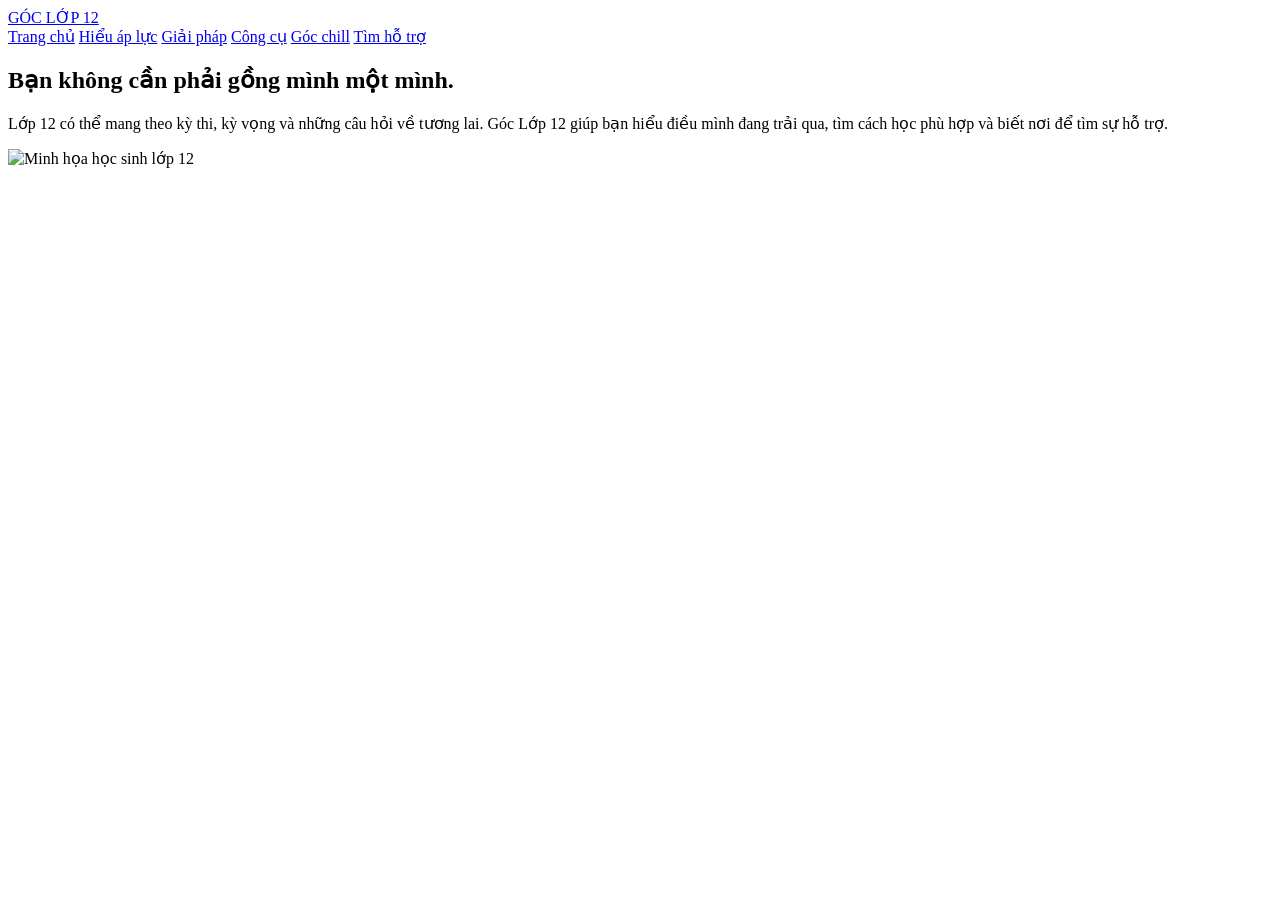
==== commit 23d688f2: "Add files via upload" ====
--- a/index.html
+++ b/index.html
@@ -1,4 +1,34 @@
-<!doctype html><html lang="vi"><head><meta charset="utf-8"><meta name="viewport" content="width=device-width,initial-scale=1"><meta name="description" content="Cổng thông tin đồng hành cùng học sinh lớp 12: áp lực học tập, sức khỏe tinh thần và định hướng tương lai."><meta name="theme-color" content="#176b59"><title>Trang chủ | GÓC LỚP 12</title><link rel="stylesheet" href="assets/style.css?v=20261020-chill1"></head><body><a class="skip" href="#main">Bỏ qua điều hướng</a><div class="topline"><div class="wrap"><span>CỔNG THÔNG TIN DÀNH CHO HỌC SINH LỚP 12</span><span>Hiểu mình hơn · Học tập lành mạnh · Vững vàng tương lai</span></div></div><header class="header"><div class="wrap navrow"><a class="brand" href="index.html"><span class="brandmark">G</span><span>GÓC LỚP 12<small>ĐỒNG HÀNH CÙNG BẠN</small></span></a><button class="nav-toggle" aria-expanded="false" aria-label="Mở menu">☰ Menu</button><nav class="nav" aria-label="Điều hướng chính"><a href="index.html" class="active">Trang chủ</a><a href="ap-luc.html" class="">Hiểu áp lực</a><a href="giai-phap.html" class="">Giải pháp</a><a href="cong-cu.html" class="">Công cụ</a><a href="goc-hoc-sinh.html" class="">Góc học sinh</a><a href="giai-tri.html" class="">Góc chill</a><a href="tim-ho-tro.html" class="">Tìm hỗ trợ</a><a href="kien-thuc.html" class="">Thư viện</a><a href="dat-lich.html" class="">Kết nối</a></nav></div></header><main id="main"><section class="hero"><div class="wrap hero-grid"><div><span class="eyebrow">DÀNH CHO HÀNH TRÌNH LỚP 12</span><h1>Bạn không cần<br>phải <em>gồng mình</em><br>một mình.</h1><p class="lead">Lớp 12 có thể mang theo kỳ thi, kỳ vọng và những câu hỏi về tương lai. Góc Lớp 12 giúp bạn hiểu điều mình đang trải qua, tìm cách học phù hợp và biết nơi để tìm sự hỗ trợ.</p><div class="actions"><a class="btn btn-primary" href="ap-luc.html">Khám phá các dạng áp lực ↗</a><a class="btn btn-light" href="cong-cu.html">Thử công cụ 2 phút</a></div><div class="stats"><div class="stat"><strong>Hiểu rõ</strong><span>Nhận diện điều đang diễn ra</span></div><div class="stat"><strong>Từng bước</strong><span>Giải pháp vừa sức mỗi ngày</span></div><div class="stat"><strong>Có kết nối</strong><span>Biết lúc nào nên nhờ giúp đỡ</span></div></div></div><div class="hero-visual"><img src="assets/hero-students.png" alt="Minh họa không gian học tập bình tĩnh và hỗ trợ tinh thần học sinh"><div class="floating-note"><strong>Nhắc bạn một điều 💚</strong>Giá trị của bạn lớn hơn một bài kiểm tra hay một con điểm.</div></div></div></section>
-<section class="section section-white"><div class="wrap"><div class="section-head"><div><span class="eyebrow">BẮT ĐẦU TỪ ĐÂU?</span><h2>Chọn điều bạn cần hôm nay</h2></div><p>Không cần đọc hết mọi thứ cùng lúc. Hãy bắt đầu từ vấn đề gần với mình nhất.</p></div><div class="cards"><article class="card"><div class="card-icon">🧭</div><h3>Hiểu áp lực của mình</h3><p>Áp lực điểm số, kỳ vọng gia đình, bạn bè, sức khỏe tinh thần và lựa chọn tương lai — tìm hiểu dấu hiệu và tác động.</p><a class="text-link" href="ap-luc.html">Đọc cẩm nang</a></article><article class="card"><div class="card-icon">🌱</div><h3>Tìm giải pháp thực tế</h3><p>Lập kế hoạch học, chia nhỏ mục tiêu, điều chỉnh suy nghĩ và trò chuyện khi cần giúp đỡ.</p><a class="text-link" href="giai-phap.html">Xem các giải pháp</a></article><article class="card"><div class="card-icon">🧰</div><h3>Thử công cụ nhanh</h3><p>Check-in cảm xúc, tự nhìn lại mức áp lực và tạo kế hoạch tập trung ngắn cho ngày hôm nay.</p><a class="text-link" href="cong-cu.html">Mở công cụ</a></article></div></div></section>
-<section class="section"><div class="wrap"><div class="section-head"><div><span class="eyebrow">KIẾN THỨC CỐT LÕI</span><h2>Ba điều nên nhớ trong năm cuối cấp</h2></div></div><div class="cards"><article class="card"><div class="card-icon">📚</div><h3>Học hiệu quả hơn không có nghĩa là học liên tục</h3><p>Chất lượng tập trung, thời gian nghỉ và giấc ngủ đều góp phần giúp bạn học bền vững.</p></article><article class="card"><div class="card-icon">🫶</div><h3>Cảm xúc không phải điểm yếu</h3><p>Nhận ra mình đang lo lắng hay mệt mỏi giúp bạn chọn cách ứng phó phù hợp, thay vì tự trách.</p></article><article class="card"><div class="card-icon">🛤️</div><h3>Tương lai không chỉ có một con đường</h3><p>Tìm hiểu lựa chọn dựa trên sở thích, năng lực và điều kiện thực tế. Bạn có thể điều chỉnh kế hoạch.</p></article></div></div></section>
-<section class="section section-white"><div class="wrap"><div class="banner"><div><h2>Chưa biết bắt đầu chia sẻ từ đâu?</h2><p>Viết ra điều đang khiến bạn bận lòng và nhận một lời nhắn động viên tự động ngay trên thiết bị của mình. Không cần ghi tên hay thông tin riêng tư.</p></div><a class="btn" href="goc-hoc-sinh.html">Đến Góc học sinh →</a></div></div></section></main><footer class="footer"><div class="wrap"><div class="footer-grid"><div><h3>GÓC LỚP 12</h3><p>Một không gian thông tin giúp học sinh lớp 12 hiểu các dạng áp lực, khám phá giải pháp thực tế và biết khi nào nên tìm sự hỗ trợ.</p><p class="smallprint" style="color:#b5cec3">Nội dung mang tính giáo dục, không thay thế tư vấn chuyên môn.</p></div><div><h3>Khám phá</h3><a href="ap-luc.html">Nhận diện áp lực</a><a href="giai-phap.html">Giải pháp thực hành</a><a href="cong-cu.html">Công cụ tự hỗ trợ</a><a href="goc-hoc-sinh.html">Góc học sinh</a></div><div><h3>Khi cần người hỗ trợ</h3><p>Nói chuyện với người lớn đáng tin cậy, giáo viên chủ nhiệm hoặc tư vấn viên học đường.</p><p>Nếu bạn là trẻ em cần hỗ trợ về an toàn, có thể gọi Tổng đài quốc gia bảo vệ trẻ em <strong>111</strong> (miễn phí, 24/7).</p><a href="tim-ho-tro.html">Xem thêm địa chỉ hỗ trợ →</a></div></div><div class="footer-bottom"><span>© <span data-year></span> GÓC LỚP 12 · Dự án giáo dục học đường</span><span><a href="quyen-rieng-tu.html">Quyền riêng tư</a> · Thiết kế dễ đọc · Tôn trọng</span></div></div></footer><script src="assets/app.js?v=20261020-chill1"></script></body></html>+<!DOCTYPE html>
+<html lang="vi">
+<head>
+    <meta charset="UTF-8">
+    <meta name="viewport" content="width=device-width, initial-scale=1.0">
+    <title>Góc Lớp 12 - Đồng Hành Cùng Bạn</title>
+    <link rel="stylesheet" href="assets/style.css">
+</head>
+<body>
+    <header>
+        <div class="nav-container">
+            <a href="index.html" class="logo">GÓC LỚP 12</a>
+            <nav>
+                <a href="index.html">Trang chủ</a>
+                <a href="ap-luc.html">Hiểu áp lực</a>
+                <a href="giai-phap.html">Giải pháp</a>
+                <a href="cong-cu.html">Công cụ</a>
+                <a href="goc-chill.html">Góc chill</a>
+                <a href="tim-ho-tro.html">Tìm hỗ trợ</a>
+            </nav>
+        </div>
+    </header>
+    <main>
+        <section class="hero">
+            <h1>Bạn không cần phải gồng mình một mình.</h1>
+            <p>Lớp 12 có thể mang theo kỳ thi, kỳ vọng và những câu hỏi về tương lai. Góc Lớp 12 giúp bạn hiểu điều mình đang trải qua, tìm cách học phù hợp và biết nơi để tìm sự hỗ trợ.</p>
+            <div class="hero-img">
+                <img src="assets/hero-students.png" alt="Minh họa học sinh lớp 12">
+            </div>
+        </section>
+    </main>
+    <script src="assets/app.js"></script>
+</body>
+</html>
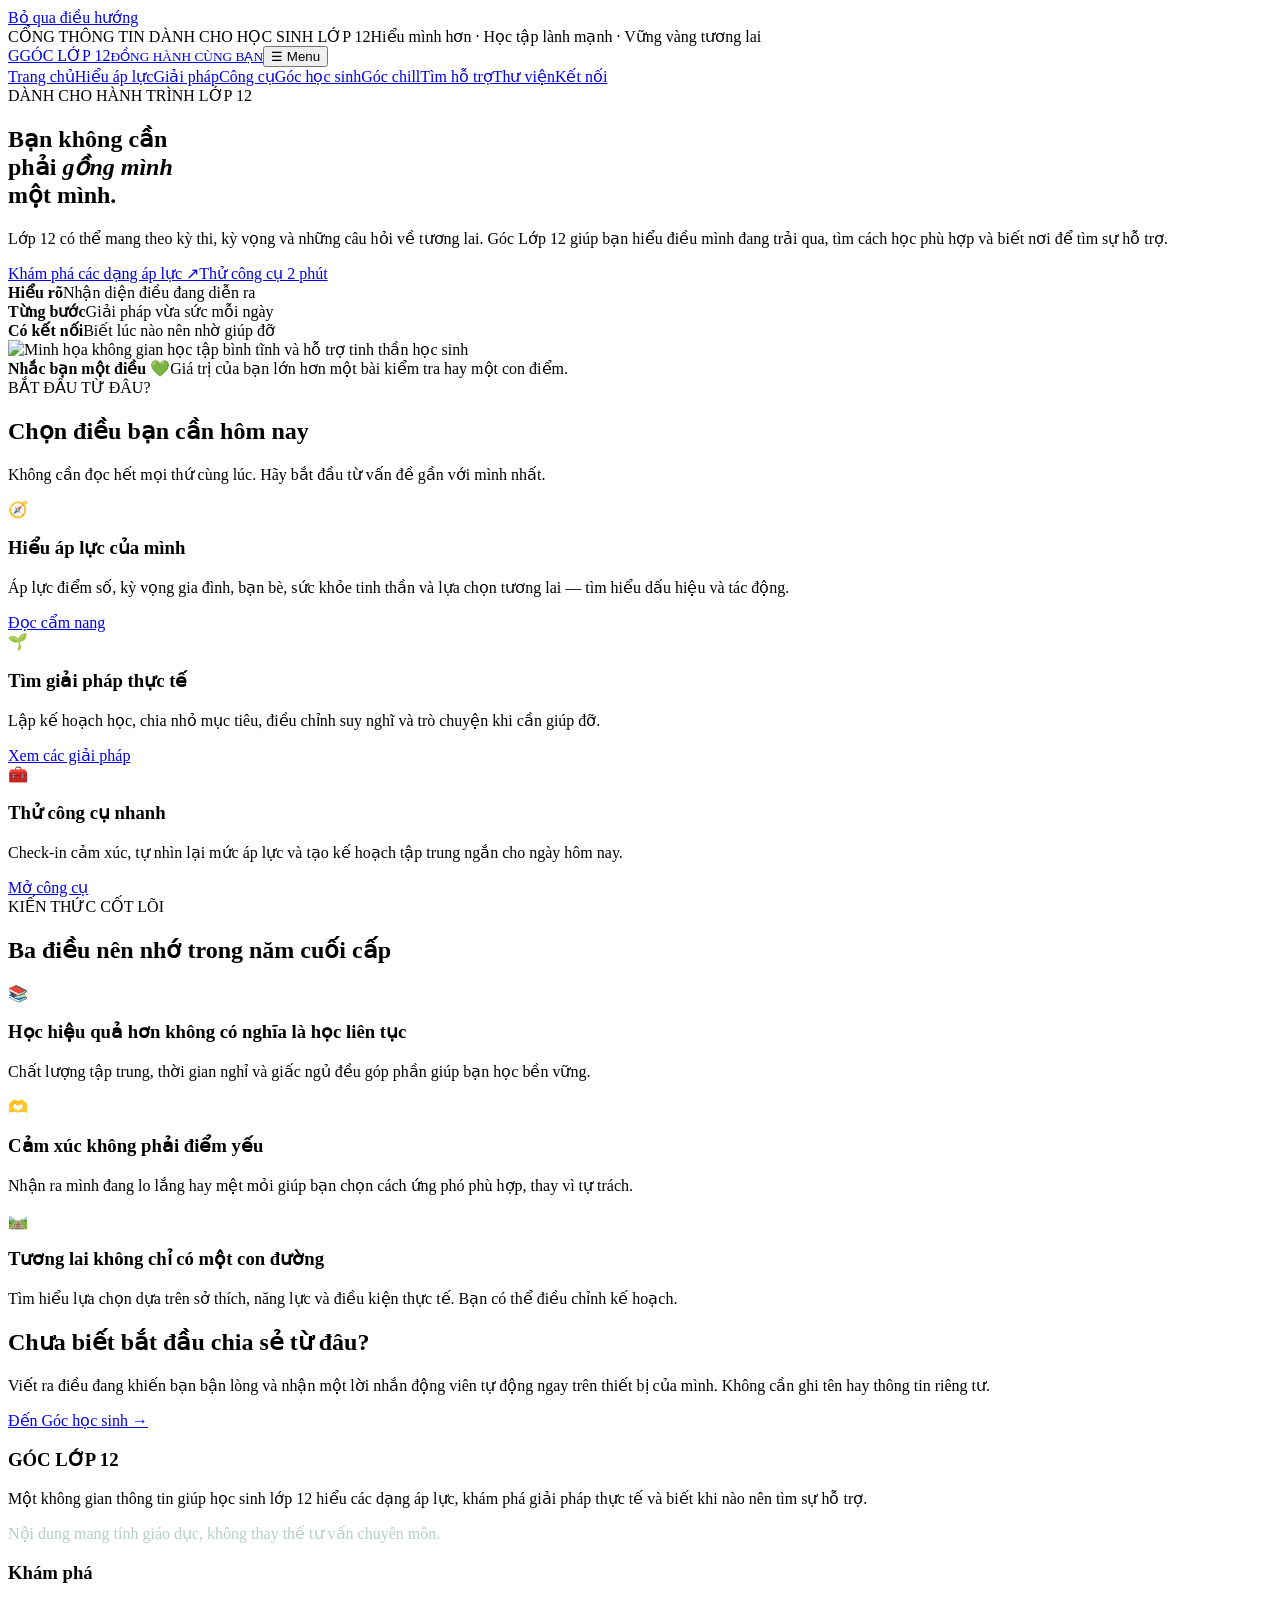
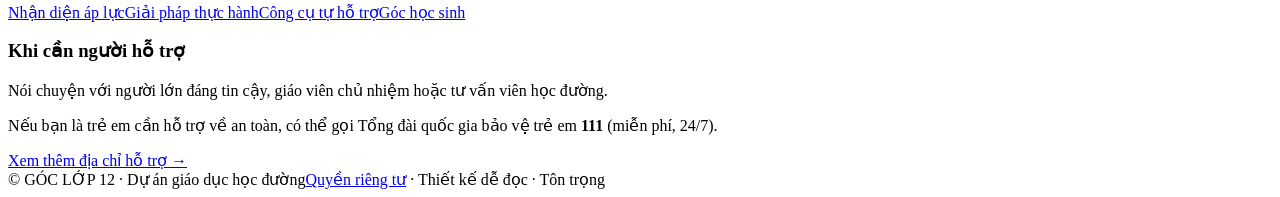
==== commit bea19951: "Add files via upload" ====
--- a/index.html
+++ b/index.html
@@ -1,34 +1,4 @@
-<!DOCTYPE html>
-<html lang="vi">
-<head>
-    <meta charset="UTF-8">
-    <meta name="viewport" content="width=device-width, initial-scale=1.0">
-    <title>Góc Lớp 12 - Đồng Hành Cùng Bạn</title>
-    <link rel="stylesheet" href="assets/style.css">
-</head>
-<body>
-    <header>
-        <div class="nav-container">
-            <a href="index.html" class="logo">GÓC LỚP 12</a>
-            <nav>
-                <a href="index.html">Trang chủ</a>
-                <a href="ap-luc.html">Hiểu áp lực</a>
-                <a href="giai-phap.html">Giải pháp</a>
-                <a href="cong-cu.html">Công cụ</a>
-                <a href="goc-chill.html">Góc chill</a>
-                <a href="tim-ho-tro.html">Tìm hỗ trợ</a>
-            </nav>
-        </div>
-    </header>
-    <main>
-        <section class="hero">
-            <h1>Bạn không cần phải gồng mình một mình.</h1>
-            <p>Lớp 12 có thể mang theo kỳ thi, kỳ vọng và những câu hỏi về tương lai. Góc Lớp 12 giúp bạn hiểu điều mình đang trải qua, tìm cách học phù hợp và biết nơi để tìm sự hỗ trợ.</p>
-            <div class="hero-img">
-                <img src="assets/hero-students.png" alt="Minh họa học sinh lớp 12">
-            </div>
-        </section>
-    </main>
-    <script src="assets/app.js"></script>
-</body>
-</html>+<!doctype html><html lang="vi"><head><meta charset="utf-8"><meta name="viewport" content="width=device-width,initial-scale=1"><meta name="description" content="Cổng thông tin đồng hành cùng học sinh lớp 12: áp lực học tập, sức khỏe tinh thần và định hướng tương lai."><meta name="theme-color" content="#176b59"><title>Trang chủ | GÓC LỚP 12</title><link rel="stylesheet" href="assets/style.css?v=20261020-chill1"></head><body><a class="skip" href="#main">Bỏ qua điều hướng</a><div class="topline"><div class="wrap"><span>CỔNG THÔNG TIN DÀNH CHO HỌC SINH LỚP 12</span><span>Hiểu mình hơn · Học tập lành mạnh · Vững vàng tương lai</span></div></div><header class="header"><div class="wrap navrow"><a class="brand" href="index.html"><span class="brandmark">G</span><span>GÓC LỚP 12<small>ĐỒNG HÀNH CÙNG BẠN</small></span></a><button class="nav-toggle" aria-expanded="false" aria-label="Mở menu">☰ Menu</button><nav class="nav" aria-label="Điều hướng chính"><a href="index.html" class="active">Trang chủ</a><a href="ap-luc.html" class="">Hiểu áp lực</a><a href="giai-phap.html" class="">Giải pháp</a><a href="cong-cu.html" class="">Công cụ</a><a href="goc-hoc-sinh.html" class="">Góc học sinh</a><a href="giai-tri.html" class="">Góc chill</a><a href="tim-ho-tro.html" class="">Tìm hỗ trợ</a><a href="kien-thuc.html" class="">Thư viện</a><a href="dat-lich.html" class="">Kết nối</a></nav></div></header><main id="main"><section class="hero"><div class="wrap hero-grid"><div><span class="eyebrow">DÀNH CHO HÀNH TRÌNH LỚP 12</span><h1>Bạn không cần<br>phải <em>gồng mình</em><br>một mình.</h1><p class="lead">Lớp 12 có thể mang theo kỳ thi, kỳ vọng và những câu hỏi về tương lai. Góc Lớp 12 giúp bạn hiểu điều mình đang trải qua, tìm cách học phù hợp và biết nơi để tìm sự hỗ trợ.</p><div class="actions"><a class="btn btn-primary" href="ap-luc.html">Khám phá các dạng áp lực ↗</a><a class="btn btn-light" href="cong-cu.html">Thử công cụ 2 phút</a></div><div class="stats"><div class="stat"><strong>Hiểu rõ</strong><span>Nhận diện điều đang diễn ra</span></div><div class="stat"><strong>Từng bước</strong><span>Giải pháp vừa sức mỗi ngày</span></div><div class="stat"><strong>Có kết nối</strong><span>Biết lúc nào nên nhờ giúp đỡ</span></div></div></div><div class="hero-visual"><img src="assets/hero-students.png" alt="Minh họa không gian học tập bình tĩnh và hỗ trợ tinh thần học sinh"><div class="floating-note"><strong>Nhắc bạn một điều 💚</strong>Giá trị của bạn lớn hơn một bài kiểm tra hay một con điểm.</div></div></div></section>
+<section class="section section-white"><div class="wrap"><div class="section-head"><div><span class="eyebrow">BẮT ĐẦU TỪ ĐÂU?</span><h2>Chọn điều bạn cần hôm nay</h2></div><p>Không cần đọc hết mọi thứ cùng lúc. Hãy bắt đầu từ vấn đề gần với mình nhất.</p></div><div class="cards"><article class="card"><div class="card-icon">🧭</div><h3>Hiểu áp lực của mình</h3><p>Áp lực điểm số, kỳ vọng gia đình, bạn bè, sức khỏe tinh thần và lựa chọn tương lai — tìm hiểu dấu hiệu và tác động.</p><a class="text-link" href="ap-luc.html">Đọc cẩm nang</a></article><article class="card"><div class="card-icon">🌱</div><h3>Tìm giải pháp thực tế</h3><p>Lập kế hoạch học, chia nhỏ mục tiêu, điều chỉnh suy nghĩ và trò chuyện khi cần giúp đỡ.</p><a class="text-link" href="giai-phap.html">Xem các giải pháp</a></article><article class="card"><div class="card-icon">🧰</div><h3>Thử công cụ nhanh</h3><p>Check-in cảm xúc, tự nhìn lại mức áp lực và tạo kế hoạch tập trung ngắn cho ngày hôm nay.</p><a class="text-link" href="cong-cu.html">Mở công cụ</a></article></div></div></section>
+<section class="section"><div class="wrap"><div class="section-head"><div><span class="eyebrow">KIẾN THỨC CỐT LÕI</span><h2>Ba điều nên nhớ trong năm cuối cấp</h2></div></div><div class="cards"><article class="card"><div class="card-icon">📚</div><h3>Học hiệu quả hơn không có nghĩa là học liên tục</h3><p>Chất lượng tập trung, thời gian nghỉ và giấc ngủ đều góp phần giúp bạn học bền vững.</p></article><article class="card"><div class="card-icon">🫶</div><h3>Cảm xúc không phải điểm yếu</h3><p>Nhận ra mình đang lo lắng hay mệt mỏi giúp bạn chọn cách ứng phó phù hợp, thay vì tự trách.</p></article><article class="card"><div class="card-icon">🛤️</div><h3>Tương lai không chỉ có một con đường</h3><p>Tìm hiểu lựa chọn dựa trên sở thích, năng lực và điều kiện thực tế. Bạn có thể điều chỉnh kế hoạch.</p></article></div></div></section>
+<section class="section section-white"><div class="wrap"><div class="banner"><div><h2>Chưa biết bắt đầu chia sẻ từ đâu?</h2><p>Viết ra điều đang khiến bạn bận lòng và nhận một lời nhắn động viên tự động ngay trên thiết bị của mình. Không cần ghi tên hay thông tin riêng tư.</p></div><a class="btn" href="goc-hoc-sinh.html">Đến Góc học sinh →</a></div></div></section></main><footer class="footer"><div class="wrap"><div class="footer-grid"><div><h3>GÓC LỚP 12</h3><p>Một không gian thông tin giúp học sinh lớp 12 hiểu các dạng áp lực, khám phá giải pháp thực tế và biết khi nào nên tìm sự hỗ trợ.</p><p class="smallprint" style="color:#b5cec3">Nội dung mang tính giáo dục, không thay thế tư vấn chuyên môn.</p></div><div><h3>Khám phá</h3><a href="ap-luc.html">Nhận diện áp lực</a><a href="giai-phap.html">Giải pháp thực hành</a><a href="cong-cu.html">Công cụ tự hỗ trợ</a><a href="goc-hoc-sinh.html">Góc học sinh</a></div><div><h3>Khi cần người hỗ trợ</h3><p>Nói chuyện với người lớn đáng tin cậy, giáo viên chủ nhiệm hoặc tư vấn viên học đường.</p><p>Nếu bạn là trẻ em cần hỗ trợ về an toàn, có thể gọi Tổng đài quốc gia bảo vệ trẻ em <strong>111</strong> (miễn phí, 24/7).</p><a href="tim-ho-tro.html">Xem thêm địa chỉ hỗ trợ →</a></div></div><div class="footer-bottom"><span>© <span data-year></span> GÓC LỚP 12 · Dự án giáo dục học đường</span><span><a href="quyen-rieng-tu.html">Quyền riêng tư</a> · Thiết kế dễ đọc · Tôn trọng</span></div></div></footer><script src="assets/app.js?v=20261020-chill1"></script></body></html>
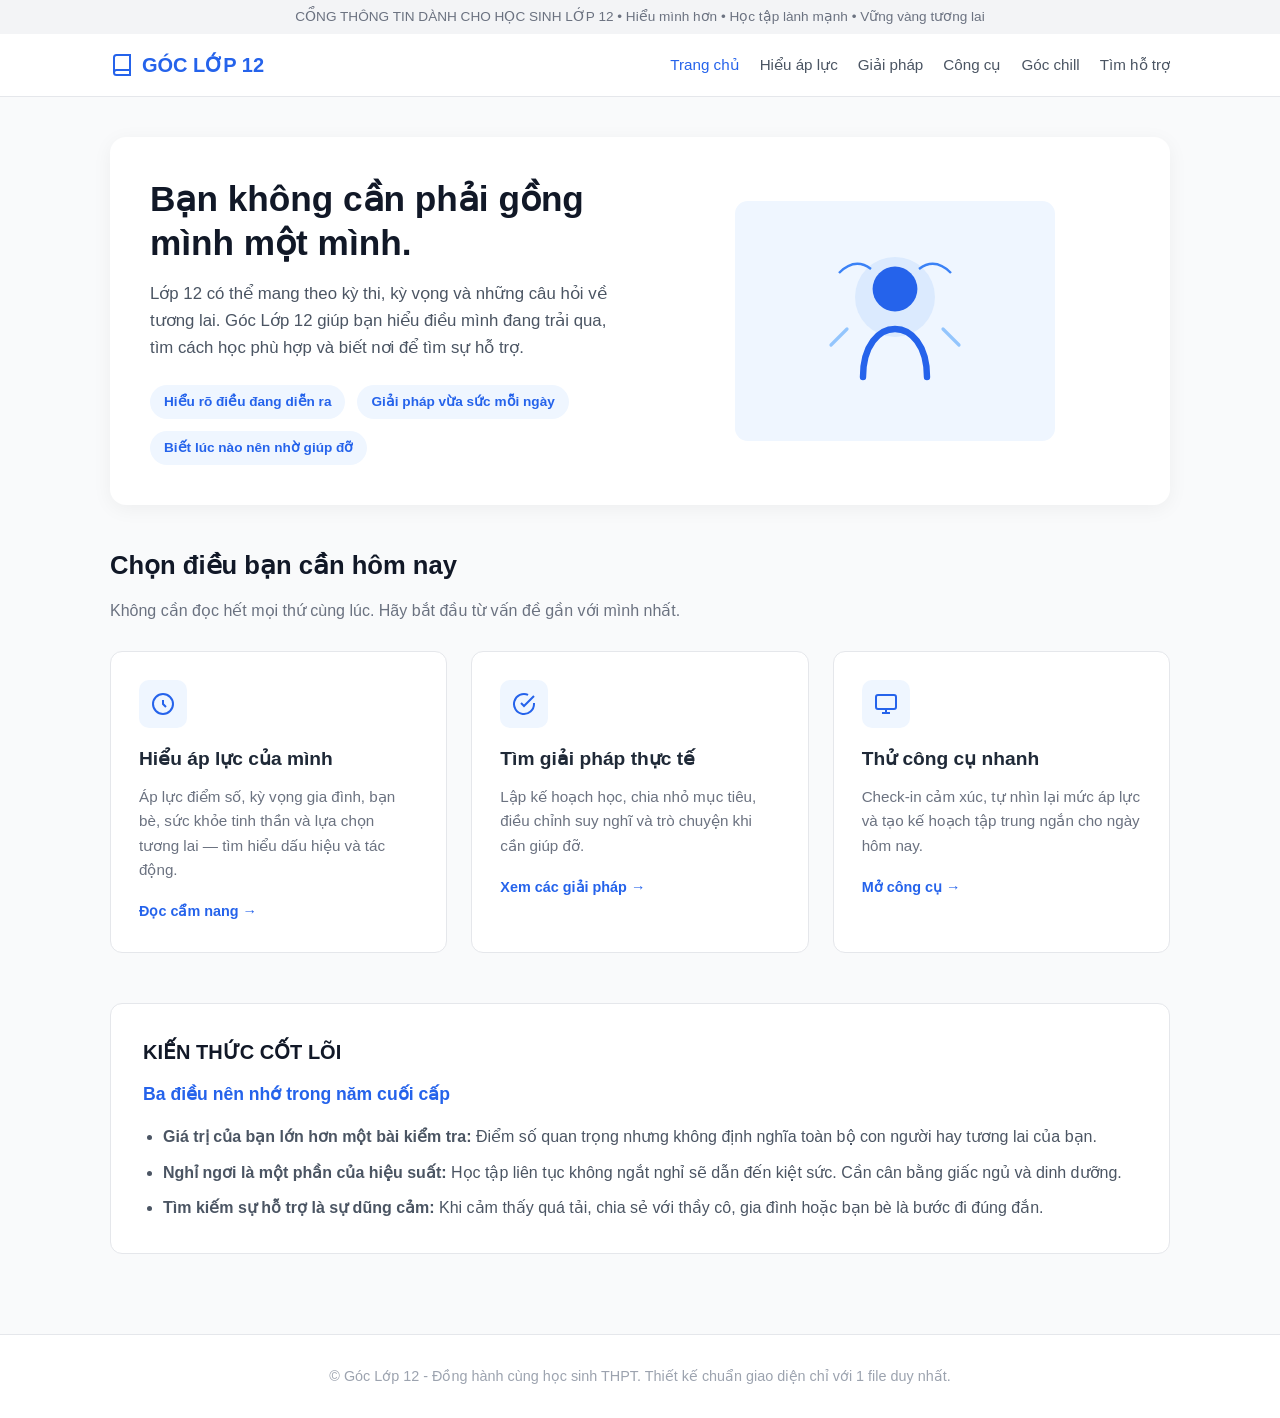
==== commit cd30bb58: "Add files via upload" ====
--- a/index.html
+++ b/index.html
@@ -1,4 +1,313 @@
-<!doctype html><html lang="vi"><head><meta charset="utf-8"><meta name="viewport" content="width=device-width,initial-scale=1"><meta name="description" content="Cổng thông tin đồng hành cùng học sinh lớp 12: áp lực học tập, sức khỏe tinh thần và định hướng tương lai."><meta name="theme-color" content="#176b59"><title>Trang chủ | GÓC LỚP 12</title><link rel="stylesheet" href="assets/style.css?v=20261020-chill1"></head><body><a class="skip" href="#main">Bỏ qua điều hướng</a><div class="topline"><div class="wrap"><span>CỔNG THÔNG TIN DÀNH CHO HỌC SINH LỚP 12</span><span>Hiểu mình hơn · Học tập lành mạnh · Vững vàng tương lai</span></div></div><header class="header"><div class="wrap navrow"><a class="brand" href="index.html"><span class="brandmark">G</span><span>GÓC LỚP 12<small>ĐỒNG HÀNH CÙNG BẠN</small></span></a><button class="nav-toggle" aria-expanded="false" aria-label="Mở menu">☰ Menu</button><nav class="nav" aria-label="Điều hướng chính"><a href="index.html" class="active">Trang chủ</a><a href="ap-luc.html" class="">Hiểu áp lực</a><a href="giai-phap.html" class="">Giải pháp</a><a href="cong-cu.html" class="">Công cụ</a><a href="goc-hoc-sinh.html" class="">Góc học sinh</a><a href="giai-tri.html" class="">Góc chill</a><a href="tim-ho-tro.html" class="">Tìm hỗ trợ</a><a href="kien-thuc.html" class="">Thư viện</a><a href="dat-lich.html" class="">Kết nối</a></nav></div></header><main id="main"><section class="hero"><div class="wrap hero-grid"><div><span class="eyebrow">DÀNH CHO HÀNH TRÌNH LỚP 12</span><h1>Bạn không cần<br>phải <em>gồng mình</em><br>một mình.</h1><p class="lead">Lớp 12 có thể mang theo kỳ thi, kỳ vọng và những câu hỏi về tương lai. Góc Lớp 12 giúp bạn hiểu điều mình đang trải qua, tìm cách học phù hợp và biết nơi để tìm sự hỗ trợ.</p><div class="actions"><a class="btn btn-primary" href="ap-luc.html">Khám phá các dạng áp lực ↗</a><a class="btn btn-light" href="cong-cu.html">Thử công cụ 2 phút</a></div><div class="stats"><div class="stat"><strong>Hiểu rõ</strong><span>Nhận diện điều đang diễn ra</span></div><div class="stat"><strong>Từng bước</strong><span>Giải pháp vừa sức mỗi ngày</span></div><div class="stat"><strong>Có kết nối</strong><span>Biết lúc nào nên nhờ giúp đỡ</span></div></div></div><div class="hero-visual"><img src="assets/hero-students.png" alt="Minh họa không gian học tập bình tĩnh và hỗ trợ tinh thần học sinh"><div class="floating-note"><strong>Nhắc bạn một điều 💚</strong>Giá trị của bạn lớn hơn một bài kiểm tra hay một con điểm.</div></div></div></section>
-<section class="section section-white"><div class="wrap"><div class="section-head"><div><span class="eyebrow">BẮT ĐẦU TỪ ĐÂU?</span><h2>Chọn điều bạn cần hôm nay</h2></div><p>Không cần đọc hết mọi thứ cùng lúc. Hãy bắt đầu từ vấn đề gần với mình nhất.</p></div><div class="cards"><article class="card"><div class="card-icon">🧭</div><h3>Hiểu áp lực của mình</h3><p>Áp lực điểm số, kỳ vọng gia đình, bạn bè, sức khỏe tinh thần và lựa chọn tương lai — tìm hiểu dấu hiệu và tác động.</p><a class="text-link" href="ap-luc.html">Đọc cẩm nang</a></article><article class="card"><div class="card-icon">🌱</div><h3>Tìm giải pháp thực tế</h3><p>Lập kế hoạch học, chia nhỏ mục tiêu, điều chỉnh suy nghĩ và trò chuyện khi cần giúp đỡ.</p><a class="text-link" href="giai-phap.html">Xem các giải pháp</a></article><article class="card"><div class="card-icon">🧰</div><h3>Thử công cụ nhanh</h3><p>Check-in cảm xúc, tự nhìn lại mức áp lực và tạo kế hoạch tập trung ngắn cho ngày hôm nay.</p><a class="text-link" href="cong-cu.html">Mở công cụ</a></article></div></div></section>
-<section class="section"><div class="wrap"><div class="section-head"><div><span class="eyebrow">KIẾN THỨC CỐT LÕI</span><h2>Ba điều nên nhớ trong năm cuối cấp</h2></div></div><div class="cards"><article class="card"><div class="card-icon">📚</div><h3>Học hiệu quả hơn không có nghĩa là học liên tục</h3><p>Chất lượng tập trung, thời gian nghỉ và giấc ngủ đều góp phần giúp bạn học bền vững.</p></article><article class="card"><div class="card-icon">🫶</div><h3>Cảm xúc không phải điểm yếu</h3><p>Nhận ra mình đang lo lắng hay mệt mỏi giúp bạn chọn cách ứng phó phù hợp, thay vì tự trách.</p></article><article class="card"><div class="card-icon">🛤️</div><h3>Tương lai không chỉ có một con đường</h3><p>Tìm hiểu lựa chọn dựa trên sở thích, năng lực và điều kiện thực tế. Bạn có thể điều chỉnh kế hoạch.</p></article></div></div></section>
-<section class="section section-white"><div class="wrap"><div class="banner"><div><h2>Chưa biết bắt đầu chia sẻ từ đâu?</h2><p>Viết ra điều đang khiến bạn bận lòng và nhận một lời nhắn động viên tự động ngay trên thiết bị của mình. Không cần ghi tên hay thông tin riêng tư.</p></div><a class="btn" href="goc-hoc-sinh.html">Đến Góc học sinh →</a></div></div></section></main><footer class="footer"><div class="wrap"><div class="footer-grid"><div><h3>GÓC LỚP 12</h3><p>Một không gian thông tin giúp học sinh lớp 12 hiểu các dạng áp lực, khám phá giải pháp thực tế và biết khi nào nên tìm sự hỗ trợ.</p><p class="smallprint" style="color:#b5cec3">Nội dung mang tính giáo dục, không thay thế tư vấn chuyên môn.</p></div><div><h3>Khám phá</h3><a href="ap-luc.html">Nhận diện áp lực</a><a href="giai-phap.html">Giải pháp thực hành</a><a href="cong-cu.html">Công cụ tự hỗ trợ</a><a href="goc-hoc-sinh.html">Góc học sinh</a></div><div><h3>Khi cần người hỗ trợ</h3><p>Nói chuyện với người lớn đáng tin cậy, giáo viên chủ nhiệm hoặc tư vấn viên học đường.</p><p>Nếu bạn là trẻ em cần hỗ trợ về an toàn, có thể gọi Tổng đài quốc gia bảo vệ trẻ em <strong>111</strong> (miễn phí, 24/7).</p><a href="tim-ho-tro.html">Xem thêm địa chỉ hỗ trợ →</a></div></div><div class="footer-bottom"><span>© <span data-year></span> GÓC LỚP 12 · Dự án giáo dục học đường</span><span><a href="quyen-rieng-tu.html">Quyền riêng tư</a> · Thiết kế dễ đọc · Tôn trọng</span></div></div></footer><script src="assets/app.js?v=20261020-chill1"></script></body></html>+<!DOCTYPE html>
+<html lang="vi">
+<head>
+  <meta charset="UTF-8">
+  <meta name="viewport" content="width=device-width, initial-scale=1.0">
+  <title>GÓC LỚP 12 - ĐỒNG HÀNH CÙNG BẠN</title>
+  <style>
+    /* Reset & Base Styles */
+    * {
+      box-sizing: border-box;
+      margin: 0;
+      padding: 0;
+    }
+    body {
+      font-family: -apple-system, BlinkMacSystemFont, "Segoe UI", Roboto, Helvetica, Arial, sans-serif;
+      line-height: 1.6;
+      color: #1f2937;
+      background-color: #f9fafb;
+    }
+
+    /* Header & Navigation */
+    header {
+      background-color: #ffffff;
+      border-bottom: 1px solid #e5e7eb;
+      position: sticky;
+      top: 0;
+      z-index: 50;
+    }
+    .top-bar {
+      font-size: 0.85rem;
+      color: #6b7280;
+      background: #f3f4f6;
+      padding: 6px 20px;
+      text-align: center;
+    }
+    .nav-container {
+      max-width: 1100px;
+      margin: 0 auto;
+      display: flex;
+      justify-content: space-between;
+      align-items: center;
+      padding: 15px 20px;
+    }
+    .logo {
+      font-size: 1.25rem;
+      font-weight: 800;
+      color: #2563eb;
+      text-decoration: none;
+      display: flex;
+      align-items: center;
+      gap: 8px;
+    }
+    .nav-links {
+      display: flex;
+      list-style: none;
+      gap: 20px;
+    }
+    .nav-links a {
+      text-decoration: none;
+      color: #4b5563;
+      font-weight: 500;
+      font-size: 0.95rem;
+      transition: color 0.2s;
+    }
+    .nav-links a:hover, .nav-links a.active {
+      color: #2563eb;
+    }
+
+    /* Main Container */
+    .container {
+      max-width: 1100px;
+      margin: 0 auto;
+      padding: 40px 20px;
+    }
+
+    /* Hero Section */
+    .hero {
+      display: grid;
+      grid-template-columns: 1fr 1fr;
+      gap: 40px;
+      align-items: center;
+      background: #ffffff;
+      padding: 40px;
+      border-radius: 16px;
+      box-shadow: 0 4px 20px rgba(0, 0, 0, 0.05);
+      margin-bottom: 40px;
+    }
+    .hero-content h1 {
+      font-size: 2.2rem;
+      color: #111827;
+      line-height: 1.25;
+      margin-bottom: 16px;
+      font-weight: 800;
+    }
+    .hero-content p {
+      color: #4b5563;
+      font-size: 1.05rem;
+      margin-bottom: 24px;
+    }
+    .hero-badges {
+      display: flex;
+      flex-wrap: wrap;
+      gap: 12px;
+    }
+    .badge {
+      background: #eff6ff;
+      color: #2563eb;
+      padding: 6px 14px;
+      border-radius: 20px;
+      font-size: 0.85rem;
+      font-weight: 600;
+    }
+
+    /* Illustrations (SVG embedded) */
+    .illustration-box {
+      width: 100%;
+      height: auto;
+      display: flex;
+      justify-content: center;
+      align-items: center;
+    }
+
+    /* Section Grid */
+    .section-title {
+      font-size: 1.6rem;
+      font-weight: 700;
+      color: #111827;
+      margin-bottom: 12px;
+    }
+    .section-subtitle {
+      color: #6b7280;
+      margin-bottom: 28px;
+    }
+    .card-grid {
+      display: grid;
+      grid-template-columns: repeat(auto-fit, minmax(300px, 1fr));
+      gap: 24px;
+      margin-bottom: 50px;
+    }
+    .card {
+      background: #ffffff;
+      padding: 28px;
+      border-radius: 12px;
+      border: 1px solid #e5e7eb;
+      transition: transform 0.2s, box-shadow 0.2s;
+    }
+    .card:hover {
+      transform: translateY(-4px);
+      box-shadow: 0 10px 25px rgba(0, 0, 0, 0.06);
+    }
+    .card-icon {
+      width: 48px;
+      height: 48px;
+      background: #eff6ff;
+      border-radius: 10px;
+      display: flex;
+      align-items: center;
+      justify-content: center;
+      margin-bottom: 16px;
+      color: #2563eb;
+    }
+    .card h3 {
+      font-size: 1.2rem;
+      margin-bottom: 10px;
+      color: #1f2937;
+    }
+    .card p {
+      color: #6b7280;
+      font-size: 0.95rem;
+      margin-bottom: 16px;
+    }
+    .card a {
+      color: #2563eb;
+      text-decoration: none;
+      font-weight: 600;
+      font-size: 0.9rem;
+      display: inline-flex;
+      align-items: center;
+      gap: 4px;
+    }
+    .card a:hover {
+      text-decoration: underline;
+    }
+
+    /* Footer */
+    footer {
+      background: #ffffff;
+      border-top: 1px solid #e5e7eb;
+      padding: 30px 20px;
+      text-align: center;
+      color: #9ca3af;
+      font-size: 0.9rem;
+    }
+
+    /* Responsive Design */
+    @media (max-width: 768px) {
+      .hero {
+        grid-template-columns: 1fr;
+        padding: 24px;
+      }
+      .nav-links {
+        display: none; /* Can be expanded into mobile drawer */
+      }
+    }
+  </style>
+</head>
+<body>
+
+  <!-- Top Bar -->
+  <div class="top-bar">
+    CỔNG THÔNG TIN DÀNH CHO HỌC SINH LỚP 12 • Hiểu mình hơn • Học tập lành mạnh • Vững vàng tương lai
+  </div>
+
+  <!-- Main Navigation -->
+  <header>
+    <div class="nav-container">
+      <a href="#" class="logo">
+        <svg width="24" height="24" viewBox="0 0 24 24" fill="none" stroke="currentColor" stroke-width="2"><path d="M4 19.5A2.5 2.5 0 0 1 6.5 17H20"></path><path d="M6.5 2H20v20H6.5A2.5 2.5 0 0 1 4 19.5v-15A2.5 2.5 0 0 1 6.5 2z"></path></svg>
+        GÓC LỚP 12
+      </a>
+      <ul class="nav-links">
+        <li><a href="#" class="active">Trang chủ</a></li>
+        <li><a href="#hieu-ap-luc">Hiểu áp lực</a></li>
+        <li><a href="#giai-phap">Giải pháp</a></li>
+        <li><a href="#cong-cu">Công cụ</a></li>
+        <li><a href="#goc-chill">Góc chill</a></li>
+        <li><a href="#tim-ho-tro">Tìm hỗ trợ</a></li>
+      </ul>
+    </div>
+  </header>
+
+  <div class="container">
+    <!-- Hero Banner -->
+    <section class="hero">
+      <div class="hero-content">
+        <h1>Bạn không cần phải gồng mình một mình.</h1>
+        <p>Lớp 12 có thể mang theo kỳ thi, kỳ vọng và những câu hỏi về tương lai. Góc Lớp 12 giúp bạn hiểu điều mình đang trải qua, tìm cách học phù hợp và biết nơi để tìm sự hỗ trợ.</p>
+        <div class="hero-badges">
+          <span class="badge">Hiểu rõ điều đang diễn ra</span>
+          <span class="badge">Giải pháp vừa sức mỗi ngày</span>
+          <span class="badge">Biết lúc nào nên nhờ giúp đỡ</span>
+        </div>
+      </div>
+      <div class="illustration-box">
+        <svg width="320" height="240" viewBox="0 0 400 300" fill="none" xmlns="http://www.w3.org/2000/svg">
+          <rect width="400" height="300" rx="16" fill="#EFF6FF"/>
+          <circle cx="200" cy="120" r="50" fill="#DBEAFE"/>
+          <path d="M160 220C160 180 180 160 200 160C220 160 240 180 240 220" stroke="#2563EB" stroke-width="8" stroke-linecap="round"/>
+          <circle cx="200" cy="110" r="28" fill="#2563EB"/>
+          <path d="M120 180L140 160" stroke="#93C5FD" stroke-width="4" stroke-linecap="round"/>
+          <path d="M280 180L260 160" stroke="#93C5FD" stroke-width="4" stroke-linecap="round"/>
+          <path d="M130 90Q150 70 170 85" stroke="#3B82F6" stroke-width="3" fill="none"/>
+          <path d="M270 90Q250 70 230 85" stroke="#3B82F6" stroke-width="3" fill="none"/>
+        </svg>
+      </div>
+    </section>
+
+    <!-- Main Content Grid -->
+    <section>
+      <h2 class="section-title">Chọn điều bạn cần hôm nay</h2>
+      <p class="section-subtitle">Không cần đọc hết mọi thứ cùng lúc. Hãy bắt đầu từ vấn đề gần với mình nhất.</p>
+
+      <div class="card-grid">
+        <!-- Card 1 -->
+        <div class="card" id="hieu-ap-luc">
+          <div class="card-icon">
+            <svg width="24" height="24" viewBox="0 0 24 24" fill="none" stroke="currentColor" stroke-width="2"><circle cx="12" cy="12" r="10"></circle><path d="M12 8v4l3 3"></path></svg>
+          </div>
+          <h3>Hiểu áp lực của mình</h3>
+          <p>Áp lực điểm số, kỳ vọng gia đình, bạn bè, sức khỏe tinh thần và lựa chọn tương lai — tìm hiểu dấu hiệu và tác động.</p>
+          <a href="#">Đọc cẩm nang &rarr;</a>
+        </div>
+
+        <!-- Card 2 -->
+        <div class="card" id="giai-phap">
+          <div class="card-icon">
+            <svg width="24" height="24" viewBox="0 0 24 24" fill="none" stroke="currentColor" stroke-width="2"><path d="M22 11.08V12a10 10 0 1 1-5.93-9.14"></path><polyline points="22 4 12 14.01 9 11.01"></polyline></svg>
+          </div>
+          <h3>Tìm giải pháp thực tế</h3>
+          <p>Lập kế hoạch học, chia nhỏ mục tiêu, điều chỉnh suy nghĩ và trò chuyện khi cần giúp đỡ.</p>
+          <a href="#">Xem các giải pháp &rarr;</a>
+        </div>
+
+        <!-- Card 3 -->
+        <div class="card" id="cong-cu">
+          <div class="card-icon">
+            <svg width="24" height="24" viewBox="0 0 24 24" fill="none" stroke="currentColor" stroke-width="2"><rect x="2" y="3" width="20" height="14" rx="2" ry="2"></rect><line x1="8" y1="21" x2="16" y2="21"></line><line x1="12" y1="17" x2="12" y2="21"></line></svg>
+          </div>
+          <h3>Thử công cụ nhanh</h3>
+          <p>Check-in cảm xúc, tự nhìn lại mức áp lực và tạo kế hoạch tập trung ngắn cho ngày hôm nay.</p>
+          <a href="#">Mở công cụ &rarr;</a>
+        </div>
+      </div>
+    </section>
+
+    <!-- Key Principles Section -->
+    <section style="background: #ffffff; padding: 32px; border-radius: 12px; border: 1px solid #e5e7eb; margin-bottom: 40px;">
+      <h3 style="font-size: 1.25rem; font-weight: 700; margin-bottom: 12px; color: #111827;">KIẾN THỨC CỐT LÕI</h3>
+      <h4 style="font-size: 1.1rem; font-weight: 600; color: #2563eb; margin-bottom: 16px;">Ba điều nên nhớ trong năm cuối cấp</h4>
+      <ul style="padding-left: 20px; color: #4b5563; display: flex; flex-direction: column; gap: 10px;">
+        <li><strong>Giá trị của bạn lớn hơn một bài kiểm tra:</strong> Điểm số quan trọng nhưng không định nghĩa toàn bộ con người hay tương lai của bạn.</li>
+        <li><strong>Nghỉ ngơi là một phần của hiệu suất:</strong> Học tập liên tục không ngắt nghỉ sẽ dẫn đến kiệt sức. Cần cân bằng giấc ngủ và dinh dưỡng.</li>
+        <li><strong>Tìm kiếm sự hỗ trợ là sự dũng cảm:</strong> Khi cảm thấy quá tải, chia sẻ với thầy cô, gia đình hoặc bạn bè là bước đi đúng đắn.</li>
+      </ul>
+    </section>
+  </div>
+
+  <footer>
+    <p>&copy; Góc Lớp 12 - Đồng hành cùng học sinh THPT. Thiết kế chuẩn giao diện chỉ với 1 file duy nhất.</p>
+  </footer>
+
+</body>
+</html>
